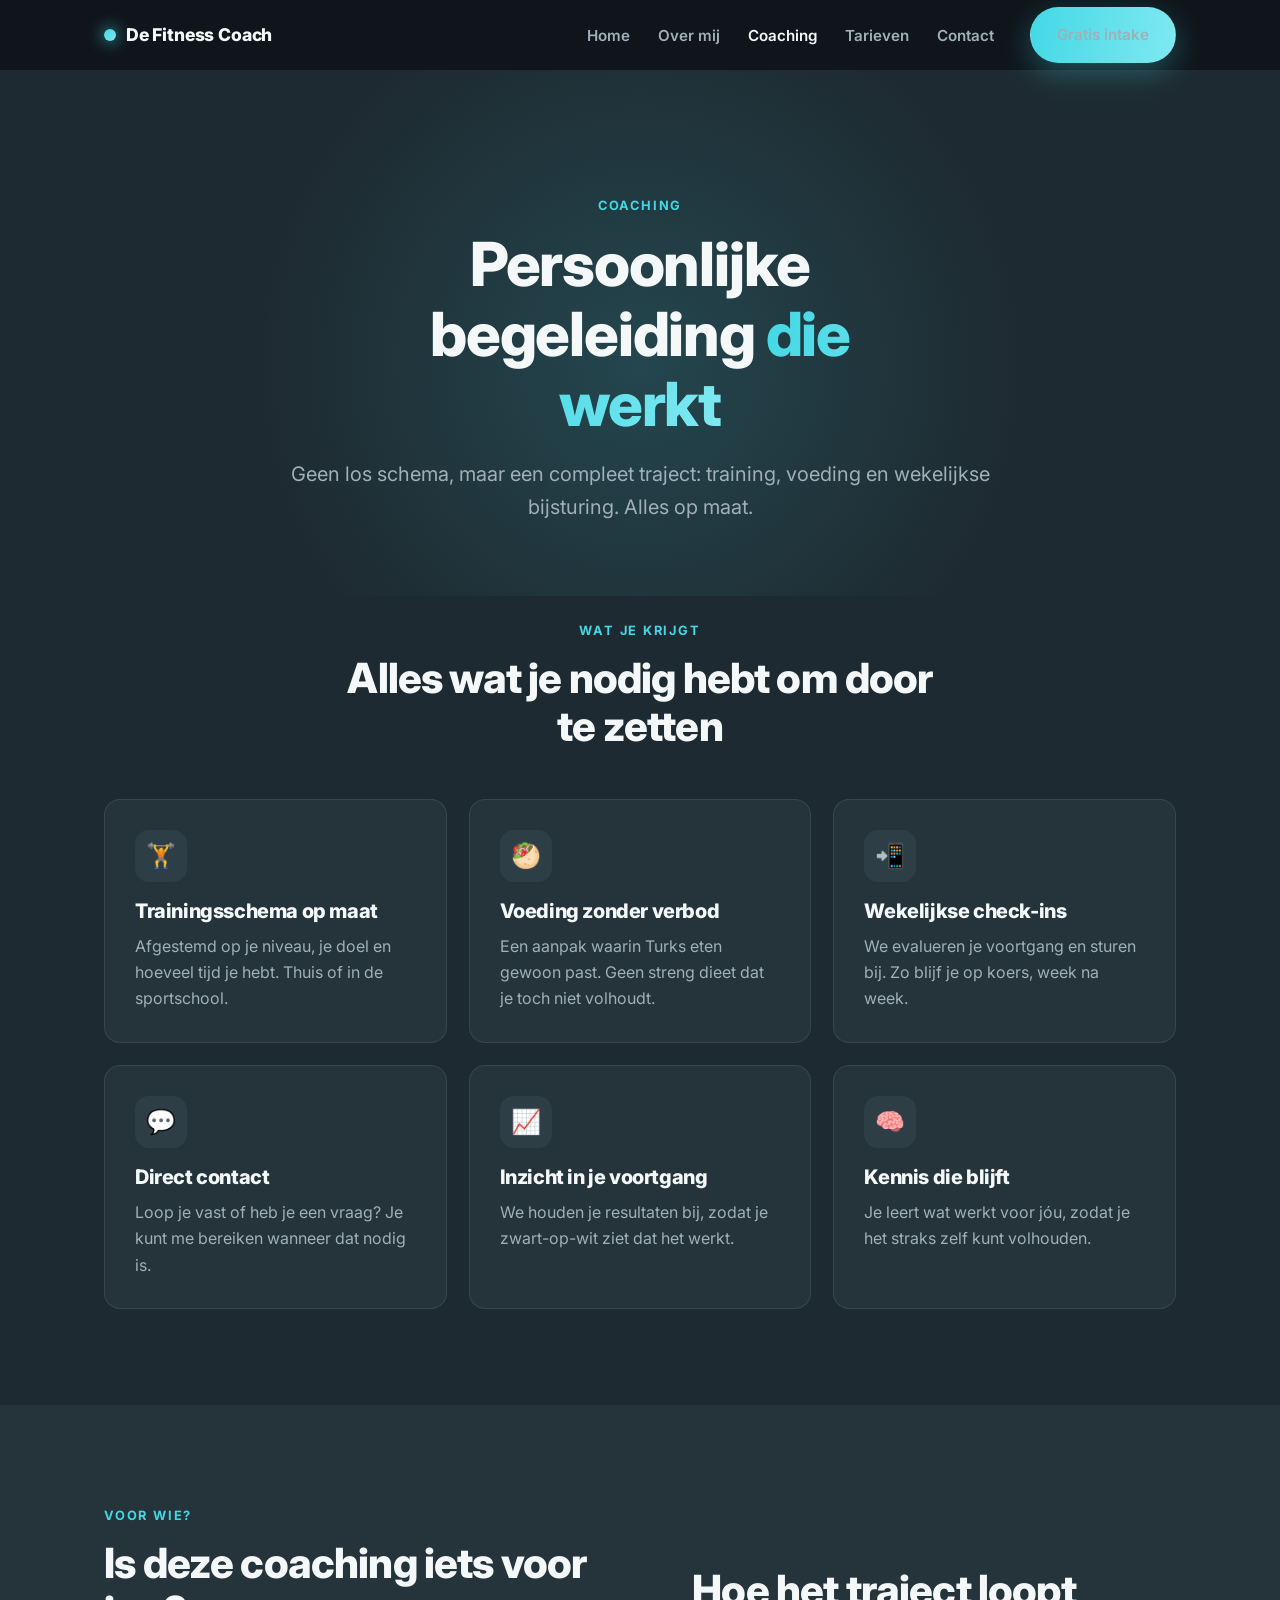
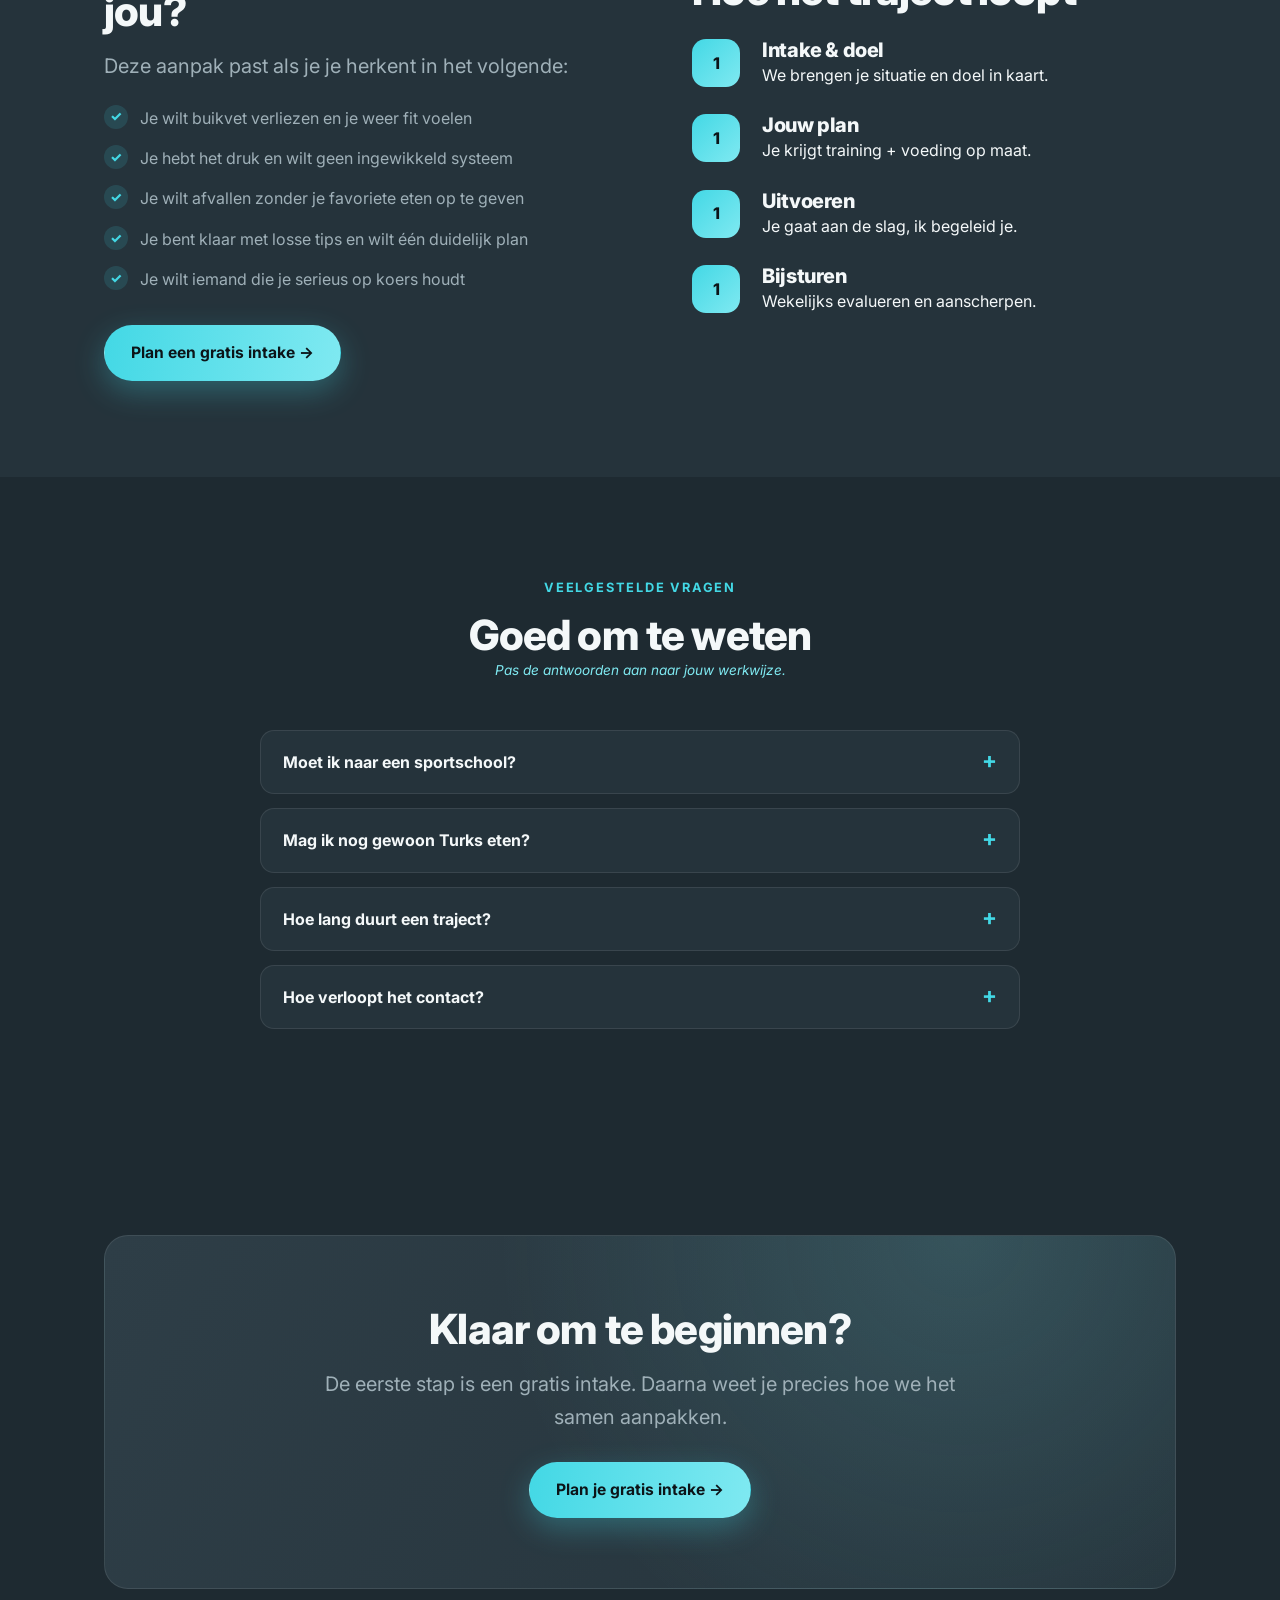
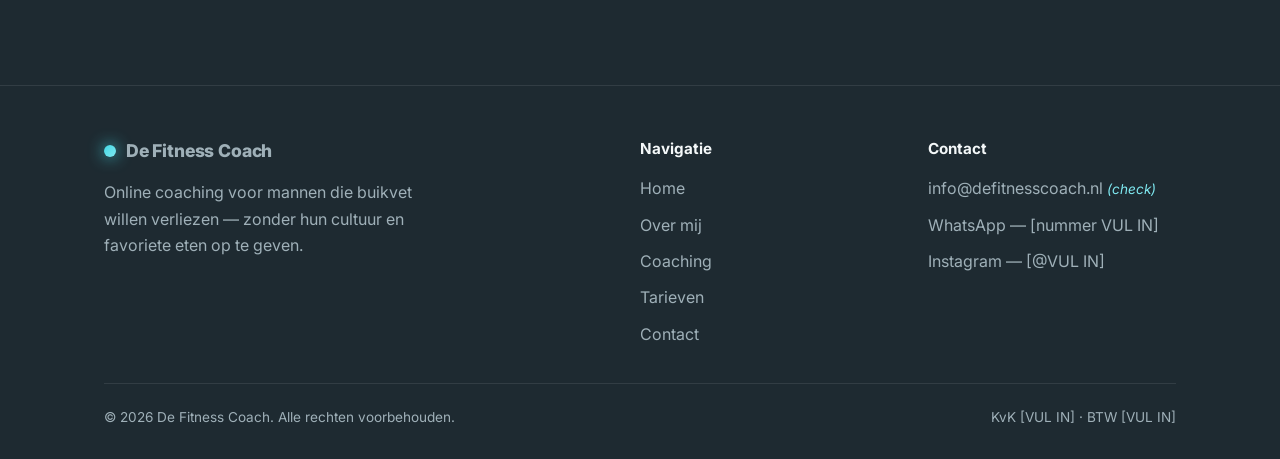
==== coaching.html @ 3013bf43 "feat: eerste versie meerpagina-website De Fitnesscoach Statische site (HTML/CSS/JS) met Home, Over m" ====
<!DOCTYPE html>
<html lang="nl">
<head>
  <meta charset="UTF-8" />
  <meta name="viewport" content="width=device-width, initial-scale=1.0" />
  <title>Coaching — De Fitness Coach</title>
  <meta name="description" content="Persoonlijke online coaching: training, voeding en begeleiding op maat. Zo werkt het." />
  <link rel="preconnect" href="https://fonts.googleapis.com" />
  <link rel="preconnect" href="https://fonts.gstatic.com" crossorigin />
  <link href="https://fonts.googleapis.com/css2?family=Inter:wght@400;500;600;700;800&display=swap" rel="stylesheet" />
  <link rel="stylesheet" href="assets/style.css" />
</head>
<body>

  <header class="site-header">
    <div class="container nav">
      <a class="brand" href="index.html"><span class="dot"></span> De Fitness Coach</a>
      <ul class="nav-links">
        <li><a href="index.html">Home</a></li>
        <li><a href="over-mij.html">Over mij</a></li>
        <li><a href="coaching.html">Coaching</a></li>
        <li><a href="tarieven.html">Tarieven</a></li>
        <li><a href="contact.html">Contact</a></li>
        <li class="nav-cta"><a class="btn btn-primary" href="contact.html">Gratis intake</a></li>
      </ul>
      <button class="nav-toggle" aria-label="Menu openen">☰</button>
    </div>
  </header>

  <section class="hero" style="padding-bottom: 40px;">
    <div class="container">
      <span class="eyebrow">Coaching</span>
      <h1>Persoonlijke begeleiding <span class="gradient-text">die werkt</span></h1>
      <p class="lead">Geen los schema, maar een compleet traject: training, voeding en wekelijkse bijsturing. Alles op maat.</p>
    </div>
  </section>

  <!-- WAT JE KRIJGT -->
  <section style="padding-top: 20px;">
    <div class="container">
      <div class="section-head">
        <span class="eyebrow">Wat je krijgt</span>
        <h2>Alles wat je nodig hebt om door te zetten</h2>
      </div>
      <div class="grid grid-3">
        <div class="card">
          <div class="icon">🏋️</div>
          <h3>Trainingsschema op maat</h3>
          <p>Afgestemd op je niveau, je doel en hoeveel tijd je hebt. Thuis of in de sportschool.</p>
        </div>
        <div class="card">
          <div class="icon">🥙</div>
          <h3>Voeding zonder verbod</h3>
          <p>Een aanpak waarin Turks eten gewoon past. Geen streng dieet dat je toch niet volhoudt.</p>
        </div>
        <div class="card">
          <div class="icon">📲</div>
          <h3>Wekelijkse check-ins</h3>
          <p>We evalueren je voortgang en sturen bij. Zo blijf je op koers, week na week.</p>
        </div>
        <div class="card">
          <div class="icon">💬</div>
          <h3>Direct contact</h3>
          <p>Loop je vast of heb je een vraag? Je kunt me bereiken wanneer dat nodig is.</p>
        </div>
        <div class="card">
          <div class="icon">📈</div>
          <h3>Inzicht in je voortgang</h3>
          <p>We houden je resultaten bij, zodat je zwart-op-wit ziet dat het werkt.</p>
        </div>
        <div class="card">
          <div class="icon">🧠</div>
          <h3>Kennis die blijft</h3>
          <p>Je leert wat werkt voor jóu, zodat je het straks zelf kunt volhouden.</p>
        </div>
      </div>
    </div>
  </section>

  <!-- VOOR WIE -->
  <section style="background: var(--surface);">
    <div class="container">
      <div class="split">
        <div>
          <span class="eyebrow">Voor wie?</span>
          <h2>Is deze coaching iets voor jou?</h2>
          <p class="lead" style="margin-top:14px;">Deze aanpak past als je je herkent in het volgende:</p>
          <ul class="checklist">
            <li>Je wilt buikvet verliezen en je weer fit voelen</li>
            <li>Je hebt het druk en wilt geen ingewikkeld systeem</li>
            <li>Je wilt afvallen zonder je favoriete eten op te geven</li>
            <li>Je bent klaar met losse tips en wilt één duidelijk plan</li>
            <li>Je wilt iemand die je serieus op koers houdt</li>
          </ul>
          <a class="btn btn-primary mt-32" href="contact.html">Plan een gratis intake →</a>
        </div>
        <div>
          <h2>Hoe het traject loopt</h2>
          <div class="grid" style="gap:26px; margin-top:24px;">
            <div class="step"><h3>Intake &amp; doel</h3><p>We brengen je situatie en doel in kaart.</p></div>
            <div class="step"><h3>Jouw plan</h3><p>Je krijgt training + voeding op maat.</p></div>
            <div class="step"><h3>Uitvoeren</h3><p>Je gaat aan de slag, ik begeleid je.</p></div>
            <div class="step"><h3>Bijsturen</h3><p>Wekelijks evalueren en aanscherpen.</p></div>
          </div>
        </div>
      </div>
    </div>
  </section>

  <!-- FAQ -->
  <section>
    <div class="container">
      <div class="section-head">
        <span class="eyebrow">Veelgestelde vragen</span>
        <h2>Goed om te weten</h2>
        <p class="placeholder-note">Pas de antwoorden aan naar jouw werkwijze.</p>
      </div>
      <div class="faq" style="max-width: 760px; margin: 0 auto;">
        <details>
          <summary>Moet ik naar een sportschool?</summary>
          <p>Niet per se. Je schema wordt afgestemd op wat jij hebt — thuis met weinig materiaal of in de sportschool.</p>
        </details>
        <details>
          <summary>Mag ik nog gewoon Turks eten?</summary>
          <p>Zeker. De voeding wordt zo opgebouwd dat het eten waar je van houdt erin past. Daar draait mijn aanpak juist om.</p>
        </details>
        <details>
          <summary>Hoe lang duurt een traject?</summary>
          <p>[VUL IN — bijv. minimaal 3 maanden, omdat blijvend resultaat tijd kost.]</p>
        </details>
        <details>
          <summary>Hoe verloopt het contact?</summary>
          <p>[VUL IN — bijv. via WhatsApp en wekelijkse check-ins. Beschrijf hier je werkwijze.]</p>
        </details>
      </div>
    </div>
  </section>

  <!-- CTA -->
  <section>
    <div class="container">
      <div class="cta-band">
        <h2>Klaar om te beginnen?</h2>
        <p class="lead">De eerste stap is een gratis intake. Daarna weet je precies hoe we het samen aanpakken.</p>
        <a class="btn btn-primary" href="contact.html">Plan je gratis intake →</a>
      </div>
    </div>
  </section>

  <footer class="site-footer">
    <div class="container">
      <div class="footer-grid">
        <div>
          <a class="brand" href="index.html"><span class="dot"></span> De Fitness Coach</a>
          <p style="margin-top:14px; max-width:34ch;">
            Online coaching voor mannen die buikvet willen verliezen — zonder hun cultuur en favoriete eten op te geven.
          </p>
        </div>
        <div>
          <h4>Navigatie</h4>
          <ul>
            <li><a href="index.html">Home</a></li>
            <li><a href="over-mij.html">Over mij</a></li>
            <li><a href="coaching.html">Coaching</a></li>
            <li><a href="tarieven.html">Tarieven</a></li>
            <li><a href="contact.html">Contact</a></li>
          </ul>
        </div>
        <div>
          <h4>Contact</h4>
          <ul>
            <li><a href="mailto:info@defitnesscoach.nl">info@defitnesscoach.nl</a> <span class="placeholder-note">(check)</span></li>
            <li><a href="#">WhatsApp — [nummer VUL IN]</a></li>
            <li><a href="#">Instagram — [@VUL IN]</a></li>
          </ul>
        </div>
      </div>
      <div class="footer-bottom">
        <span>© <span id="year"></span> De Fitness Coach. Alle rechten voorbehouden.</span>
        <span>KvK [VUL IN] · BTW [VUL IN]</span>
      </div>
    </div>
  </footer>

  <script src="assets/script.js"></script>
</body>
</html>
---- assets/style.css ----
/* =========================================================
   DE FITNESS COACH — stylesheet
   ---------------------------------------------------------
   BRANDKLEUREN staan hieronder in :root.
   Wil je de echte huisstijl? Pas alleen deze hex-codes aan,
   de hele site neemt ze automatisch over.
   ========================================================= */

:root {
  /* --- Brandkleuren De Fitness Coach (officiële huisstijl) --- */
  --brand:      #43d8e5;   /* hoofd-accent (cyaan) — ook in MailBlue & ad-creatives */
  --brand-2:    #7fe9f1;   /* lichtere cyaan voor verlopen/gloed */
  --brand-ink:  #0c1418;   /* donkere tekst op een cyaan knop (goed contrast) */

  /* --- Basis --- */
  --bg:         #1e2a31;   /* donkere basis/achtergrond */
  --surface:    #25333b;   /* iets lichter vlak */
  --surface-2:  #2e3e47;   /* nog iets lichter (kaarten/hover) */
  --text:       #f4f8f9;   /* wit-tint voor tekst op donker */
  --muted:      #9fb0b8;   /* gedempt grijsblauw voor bijtekst */
  --border:     rgba(255, 255, 255, 0.09);

  --radius:     16px;
  --maxw:       1120px;
  --shadow:     0 20px 60px rgba(0, 0, 0, 0.45);

  --font: "Inter", system-ui, -apple-system, "Segoe UI", Roboto, Helvetica, Arial, sans-serif;
}

* { box-sizing: border-box; margin: 0; padding: 0; }

html { scroll-behavior: smooth; }

body {
  font-family: var(--font);
  background: var(--bg);
  color: var(--text);
  line-height: 1.65;
  -webkit-font-smoothing: antialiased;
  overflow-x: hidden;
}

img { max-width: 100%; display: block; }

a { color: inherit; text-decoration: none; }

.container {
  width: 100%;
  max-width: var(--maxw);
  margin: 0 auto;
  padding: 0 24px;
}

/* ---------- Typografie ---------- */
h1, h2, h3 { line-height: 1.15; font-weight: 800; letter-spacing: -0.02em; }
h1 { font-size: clamp(2.2rem, 5.5vw, 3.8rem); }
h2 { font-size: clamp(1.7rem, 4vw, 2.6rem); }
h3 { font-size: 1.25rem; }
.lead { font-size: clamp(1.05rem, 2vw, 1.25rem); color: var(--muted); }
.eyebrow {
  display: inline-block;
  font-size: 0.8rem;
  font-weight: 700;
  letter-spacing: 0.14em;
  text-transform: uppercase;
  color: var(--brand);
  margin-bottom: 14px;
}
.gradient-text {
  background: linear-gradient(100deg, var(--brand), var(--brand-2));
  -webkit-background-clip: text;
  background-clip: text;
  color: transparent;
}

/* ---------- Buttons ---------- */
.btn {
  display: inline-flex;
  align-items: center;
  gap: 8px;
  padding: 14px 26px;
  border-radius: 999px;
  font-weight: 700;
  font-size: 0.98rem;
  cursor: pointer;
  border: 1px solid transparent;
  transition: transform 0.15s ease, box-shadow 0.2s ease, background 0.2s ease;
}
.btn:hover { transform: translateY(-2px); }
.btn-primary {
  background: linear-gradient(100deg, var(--brand), var(--brand-2));
  color: var(--brand-ink);
  box-shadow: 0 10px 30px rgba(67, 216, 229, 0.30);
}
.btn-ghost {
  background: transparent;
  color: var(--text);
  border-color: var(--border);
}
.btn-ghost:hover { background: var(--surface-2); }

/* ---------- Header / nav ---------- */
.site-header {
  position: sticky;
  top: 0;
  z-index: 50;
  backdrop-filter: blur(12px);
  background: rgba(12, 15, 20, 0.72);
  border-bottom: 1px solid var(--border);
}
.nav {
  display: flex;
  align-items: center;
  justify-content: space-between;
  height: 70px;
}
.brand {
  display: flex;
  align-items: center;
  gap: 10px;
  font-weight: 800;
  font-size: 1.1rem;
  letter-spacing: -0.01em;
}
.brand .dot {
  width: 12px; height: 12px; border-radius: 50%;
  background: linear-gradient(135deg, var(--brand), var(--brand-2));
  box-shadow: 0 0 16px var(--brand);
}
.nav-links {
  display: flex;
  align-items: center;
  gap: 28px;
  list-style: none;
}
.nav-links a {
  font-size: 0.95rem;
  color: var(--muted);
  font-weight: 600;
  transition: color 0.15s ease;
}
.nav-links a:hover, .nav-links a.active { color: var(--text); }
.nav-cta { margin-left: 8px; }
.nav-toggle {
  display: none;
  background: none;
  border: 1px solid var(--border);
  border-radius: 10px;
  width: 44px; height: 44px;
  cursor: pointer;
  color: var(--text);
  font-size: 1.4rem;
}

/* ---------- Hero ---------- */
.hero {
  position: relative;
  padding: clamp(60px, 10vw, 120px) 0 clamp(50px, 8vw, 90px);
  text-align: center;
  overflow: hidden;
}
.hero::before {
  content: "";
  position: absolute;
  top: -30%; left: 50%;
  transform: translateX(-50%);
  width: 900px; height: 900px;
  background: radial-gradient(circle, rgba(67, 216, 229, 0.16), transparent 60%);
  z-index: -1;
}
.hero h1 { max-width: 14ch; margin: 0 auto 18px; }
.hero .lead { max-width: 56ch; margin: 0 auto 32px; }
.hero-actions { display: flex; gap: 14px; justify-content: center; flex-wrap: wrap; }
.hero-trust {
  margin-top: 34px;
  color: var(--muted);
  font-size: 0.9rem;
  display: flex;
  gap: 24px;
  justify-content: center;
  flex-wrap: wrap;
}
.hero-trust b { color: var(--text); }

/* ---------- Sections ---------- */
section { padding: clamp(56px, 9vw, 96px) 0; }
.section-head { text-align: center; max-width: 60ch; margin: 0 auto 48px; }
.section-head .lead { margin-top: 12px; }

/* ---------- Cards / grid ---------- */
.grid { display: grid; gap: 22px; }
.grid-3 { grid-template-columns: repeat(3, 1fr); }
.grid-2 { grid-template-columns: repeat(2, 1fr); }
.card {
  background: var(--surface);
  border: 1px solid var(--border);
  border-radius: var(--radius);
  padding: 30px;
  transition: transform 0.18s ease, border-color 0.18s ease;
}
.card:hover { transform: translateY(-4px); border-color: rgba(67, 216, 229, 0.45); }
.card .icon {
  width: 52px; height: 52px;
  display: grid; place-items: center;
  border-radius: 14px;
  background: var(--surface-2);
  font-size: 1.5rem;
  margin-bottom: 18px;
}
.card h3 { margin-bottom: 10px; }
.card p { color: var(--muted); }

/* ---------- Split (about) ---------- */
.split {
  display: grid;
  grid-template-columns: 1.1fr 1fr;
  gap: 56px;
  align-items: center;
}
.split img { border-radius: var(--radius); border: 1px solid var(--border); }
.split .photo-placeholder {
  aspect-ratio: 4 / 5;
  border-radius: var(--radius);
  border: 1px dashed var(--border);
  background:
    radial-gradient(circle at 30% 20%, rgba(67,216,229,.16), transparent 50%),
    var(--surface);
  display: grid;
  place-items: center;
  color: var(--muted);
  text-align: center;
  padding: 20px;
}
.checklist { list-style: none; margin-top: 22px; display: grid; gap: 14px; }
.checklist li { display: flex; gap: 12px; align-items: flex-start; color: var(--muted); }
.checklist li::before {
  content: "✓";
  color: var(--brand);
  font-weight: 800;
  background: rgba(67, 216, 229, 0.14);
  border-radius: 50%;
  width: 24px; height: 24px;
  display: grid; place-items: center;
  flex: 0 0 24px;
  font-size: 0.85rem;
}

/* ---------- Steps ---------- */
.steps { counter-reset: step; }
.step { position: relative; padding-left: 70px; }
.step::before {
  counter-increment: step;
  content: counter(step);
  position: absolute; left: 0; top: 0;
  width: 48px; height: 48px;
  display: grid; place-items: center;
  border-radius: 14px;
  font-weight: 800;
  background: linear-gradient(135deg, var(--brand), var(--brand-2));
  color: var(--brand-ink);
}

/* ---------- Pricing ---------- */
.price-card { text-align: center; position: relative; }
.price-card.featured {
  border-color: var(--brand);
  box-shadow: 0 0 0 1px var(--brand), var(--shadow);
}
.price-badge {
  position: absolute; top: -13px; left: 50%; transform: translateX(-50%);
  background: linear-gradient(100deg, var(--brand), var(--brand-2));
  color: var(--brand-ink);
  font-size: 0.75rem; font-weight: 800;
  padding: 5px 14px; border-radius: 999px;
  text-transform: uppercase; letter-spacing: 0.08em;
}
.price { font-size: 2.6rem; font-weight: 800; margin: 8px 0; }
.price small { font-size: 1rem; color: var(--muted); font-weight: 600; }
.price-card ul { list-style: none; margin: 22px 0; display: grid; gap: 12px; text-align: left; }
.price-card ul li { color: var(--muted); display: flex; gap: 10px; }
.price-card ul li::before { content: "✓"; color: var(--brand); font-weight: 800; }

/* ---------- Testimonials ---------- */
.quote { font-size: 1.05rem; }
.quote::before { content: "“"; color: var(--brand); font-size: 2.4rem; line-height: 0; vertical-align: -0.4em; margin-right: 6px; }
.quote-author { margin-top: 18px; font-weight: 700; }
.quote-author span { display: block; color: var(--muted); font-weight: 500; font-size: 0.9rem; }

/* ---------- CTA band ---------- */
.cta-band {
  background:
    radial-gradient(circle at 80% 0%, rgba(127, 233, 241, 0.16), transparent 50%),
    linear-gradient(120deg, var(--surface-2), var(--surface));
  border: 1px solid var(--border);
  border-radius: 24px;
  padding: clamp(40px, 7vw, 70px);
  text-align: center;
}
.cta-band h2 { max-width: 18ch; margin: 0 auto 14px; }
.cta-band .lead { max-width: 50ch; margin: 0 auto 28px; }

/* ---------- FAQ ---------- */
.faq details {
  border: 1px solid var(--border);
  border-radius: 14px;
  padding: 18px 22px;
  background: var(--surface);
  margin-bottom: 14px;
  cursor: pointer;
}
.faq summary {
  font-weight: 700;
  list-style: none;
  display: flex; justify-content: space-between; gap: 16px;
}
.faq summary::-webkit-details-marker { display: none; }
.faq summary::after { content: "+"; color: var(--brand); font-size: 1.4rem; line-height: 1; }
.faq details[open] summary::after { content: "–"; }
.faq details p { color: var(--muted); margin-top: 12px; }

/* ---------- Contact ---------- */
.contact-grid { display: grid; grid-template-columns: 1fr 1fr; gap: 40px; }
.field { margin-bottom: 18px; }
.field label { display: block; font-weight: 600; font-size: 0.9rem; margin-bottom: 8px; }
.field input, .field textarea, .field select {
  width: 100%;
  background: var(--surface);
  border: 1px solid var(--border);
  border-radius: 12px;
  padding: 13px 16px;
  color: var(--text);
  font-family: inherit;
  font-size: 1rem;
}
.field input:focus, .field textarea:focus, .field select:focus {
  outline: none; border-color: var(--brand);
}
.contact-info { display: grid; gap: 18px; }
.contact-info a { color: var(--brand); }
.info-row { display: flex; gap: 14px; align-items: flex-start; }
.info-row .ic { font-size: 1.3rem; }

/* ---------- Footer ---------- */
.site-footer {
  border-top: 1px solid var(--border);
  padding: 50px 0 30px;
  color: var(--muted);
}
.footer-grid {
  display: grid;
  grid-template-columns: 2fr 1fr 1fr;
  gap: 40px;
  margin-bottom: 36px;
}
.footer-grid h4 { color: var(--text); margin-bottom: 14px; font-size: 0.95rem; }
.footer-grid ul { list-style: none; display: grid; gap: 10px; }
.footer-grid a:hover { color: var(--text); }
.footer-bottom {
  border-top: 1px solid var(--border);
  padding-top: 22px;
  display: flex; justify-content: space-between; gap: 16px; flex-wrap: wrap;
  font-size: 0.85rem;
}

/* ---------- Helpers ---------- */
.text-center { text-align: center; }
.mt-32 { margin-top: 32px; }
.placeholder-note {
  color: var(--brand-2);
  font-size: 0.85rem;
  font-style: italic;
}

/* ---------- Responsive ---------- */
@media (max-width: 860px) {
  .grid-3 { grid-template-columns: 1fr; }
  .grid-2 { grid-template-columns: 1fr; }
  .split { grid-template-columns: 1fr; gap: 32px; }
  .contact-grid { grid-template-columns: 1fr; }
  .footer-grid { grid-template-columns: 1fr; gap: 28px; }

  .nav-toggle { display: block; }
  .nav-links {
    position: fixed;
    inset: 70px 0 auto 0;
    flex-direction: column;
    align-items: stretch;
    gap: 0;
    background: var(--surface);
    border-bottom: 1px solid var(--border);
    padding: 8px 24px 20px;
    transform: translateY(-120%);
    transition: transform 0.25s ease;
  }
  .nav-links.open { transform: translateY(0); }
  .nav-links li { border-bottom: 1px solid var(--border); }
  .nav-links li:last-child { border-bottom: none; padding-top: 12px; }
  .nav-links a { display: block; padding: 14px 0; }
  .nav-cta { margin-left: 0; }
}
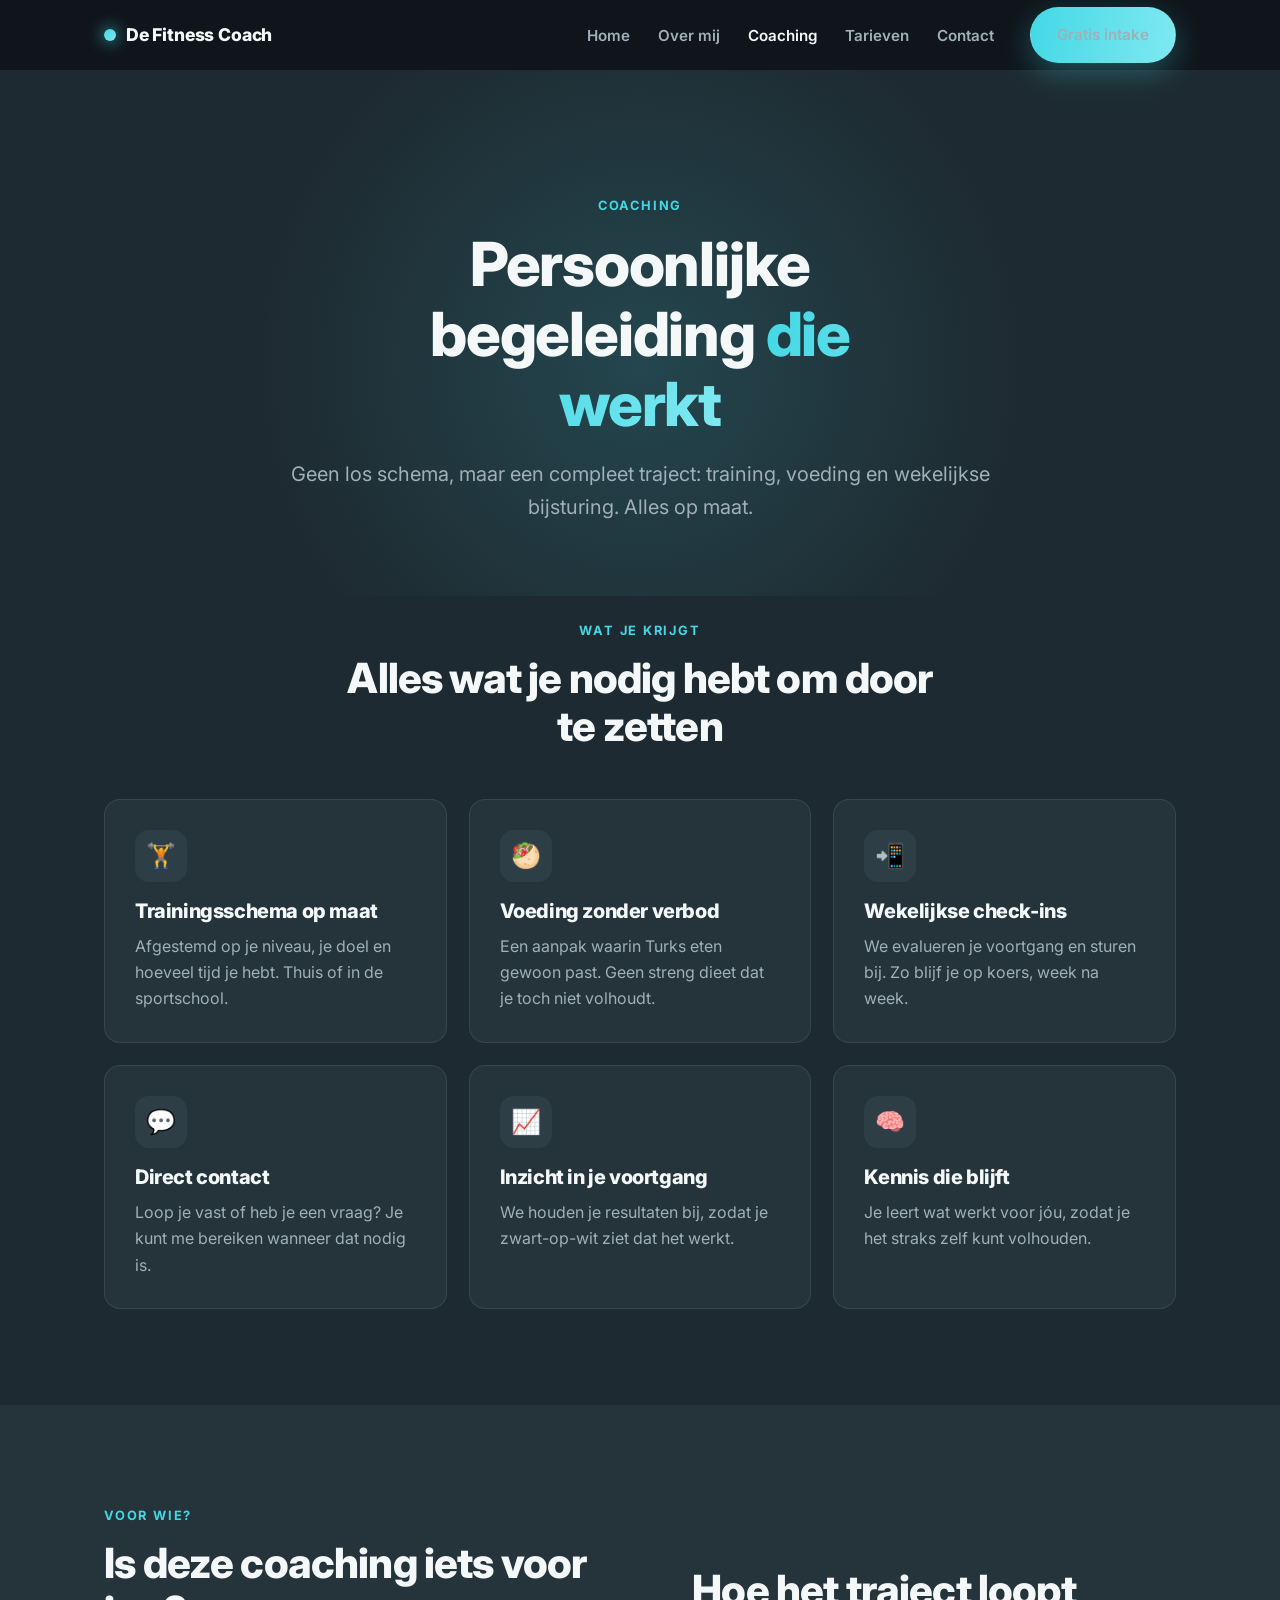
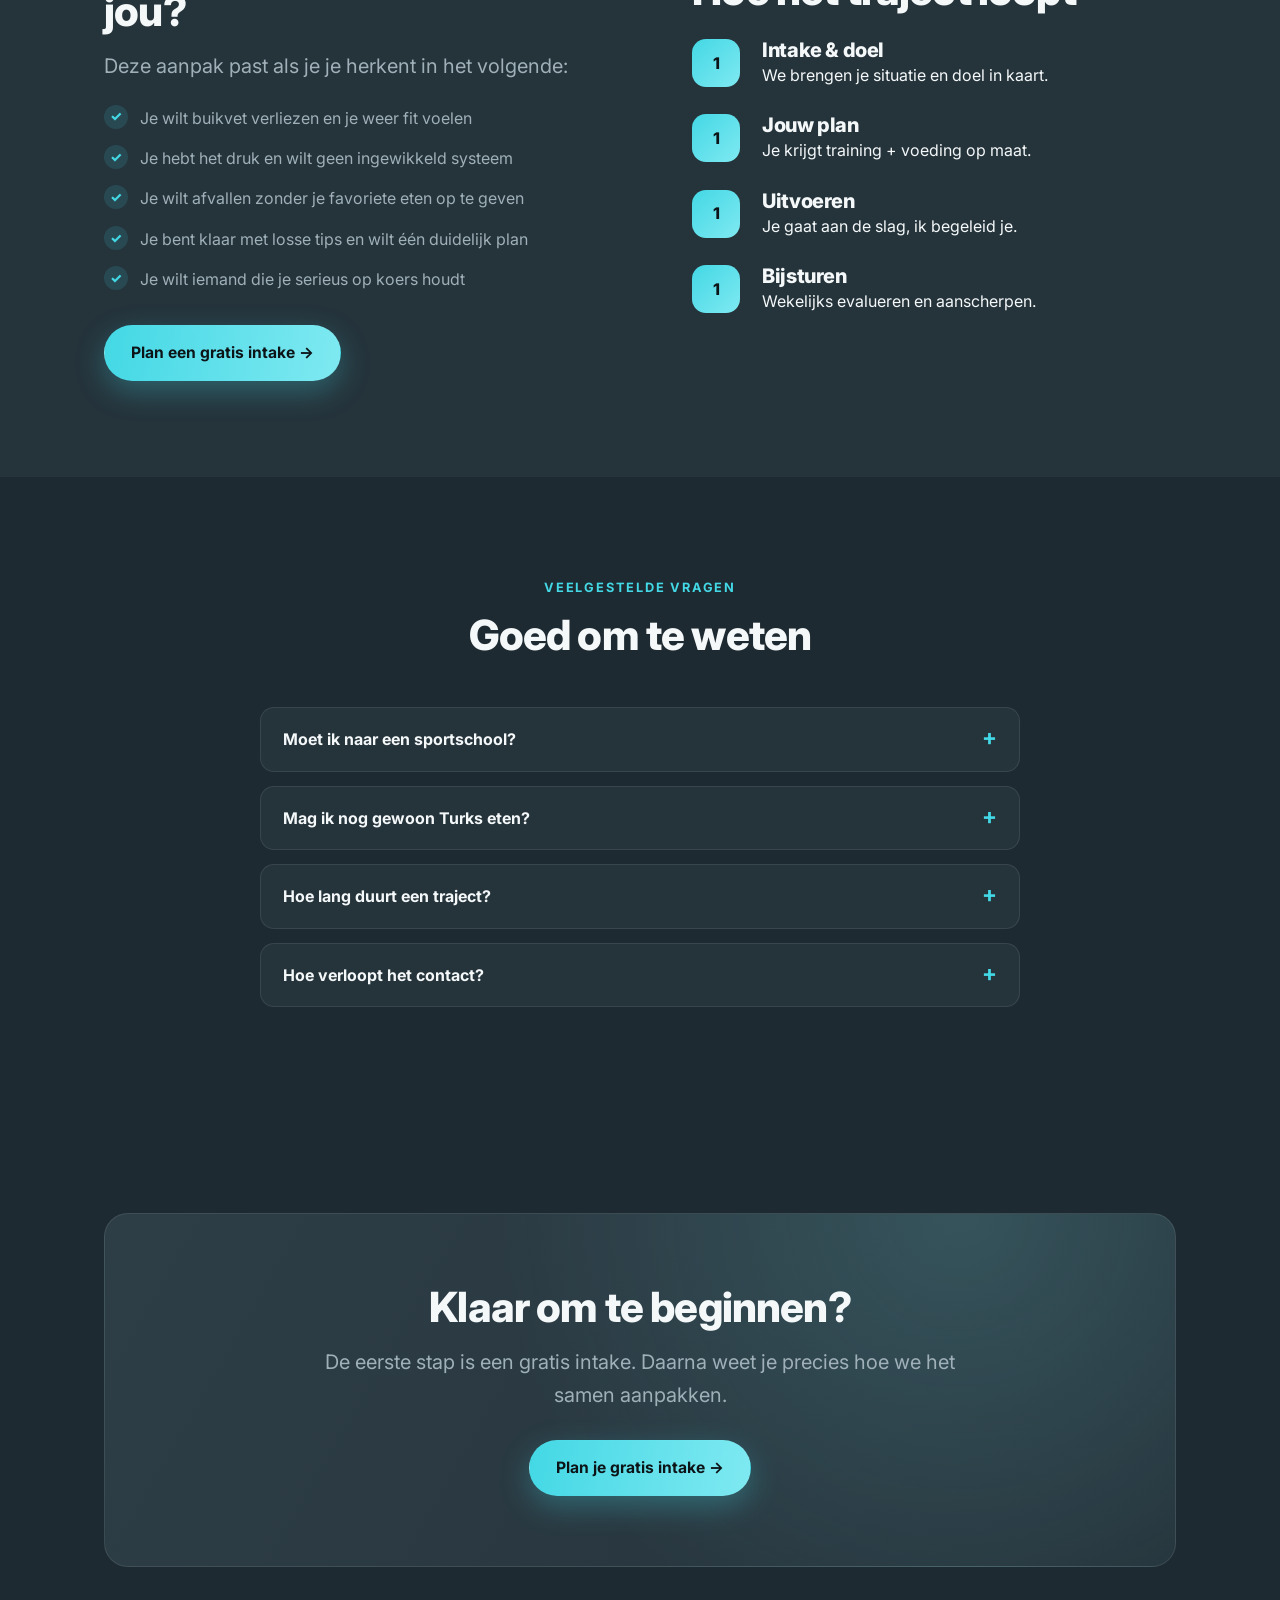
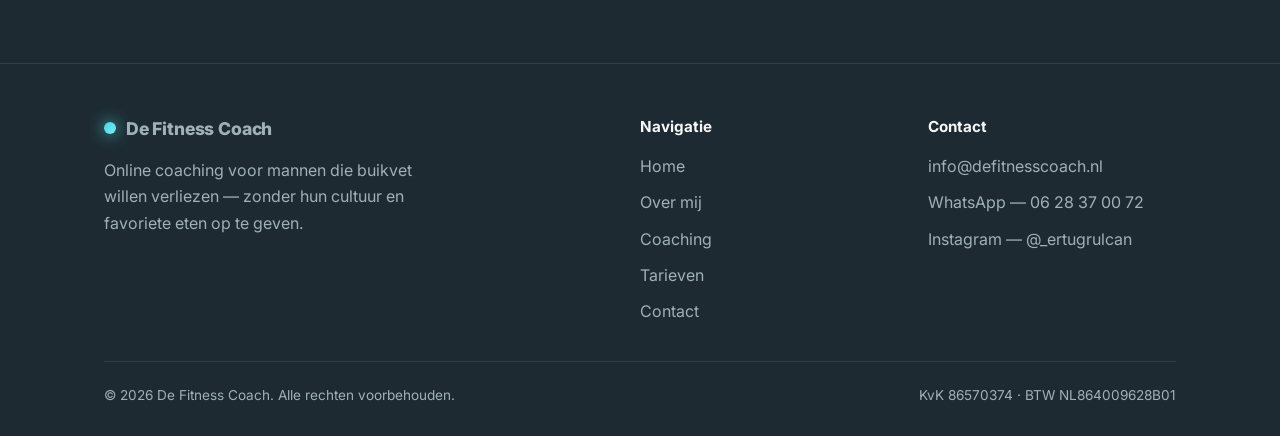
==== commit f585d664: "feat: bedrijfsgegevens, verhaal en werkend contactformulier invullen Ingevuld vanaf info.defitnessco" ====
--- a/coaching.html
+++ b/coaching.html
@@ -113,7 +113,6 @@
       <div class="section-head">
         <span class="eyebrow">Veelgestelde vragen</span>
         <h2>Goed om te weten</h2>
-        <p class="placeholder-note">Pas de antwoorden aan naar jouw werkwijze.</p>
       </div>
       <div class="faq" style="max-width: 760px; margin: 0 auto;">
         <details>
@@ -126,11 +125,11 @@
         </details>
         <details>
           <summary>Hoe lang duurt een traject?</summary>
-          <p>[VUL IN — bijv. minimaal 3 maanden, omdat blijvend resultaat tijd kost.]</p>
+          <p>Blijvend resultaat kost tijd. Daarom werk ik aan een traject van minimaal 3 maanden, zodat je niet alleen afvalt maar het ook volhoudt. We trainen minimaal 3 keer per week.</p>
         </details>
         <details>
           <summary>Hoe verloopt het contact?</summary>
-          <p>[VUL IN — bijv. via WhatsApp en wekelijkse check-ins. Beschrijf hier je werkwijze.]</p>
+          <p>Je krijgt 1-op-1 begeleiding met 100% persoonlijke aandacht. We houden contact via WhatsApp en doen wekelijkse check-ins, zodat ik je plan op tijd kan bijsturen en je scherp blijft.</p>
         </details>
       </div>
     </div>
@@ -169,15 +168,15 @@
         <div>
           <h4>Contact</h4>
           <ul>
-            <li><a href="mailto:info@defitnesscoach.nl">info@defitnesscoach.nl</a> <span class="placeholder-note">(check)</span></li>
-            <li><a href="#">WhatsApp — [nummer VUL IN]</a></li>
-            <li><a href="#">Instagram — [@VUL IN]</a></li>
+            <li><a href="mailto:info@defitnesscoach.nl">info@defitnesscoach.nl</a></li>
+            <li><a href="https://wa.me/31628370072">WhatsApp — 06 28 37 00 72</a></li>
+            <li><a href="https://instagram.com/_ertugrulcan" target="_blank" rel="noopener">Instagram — @_ertugrulcan</a></li>
           </ul>
         </div>
       </div>
       <div class="footer-bottom">
         <span>© <span id="year"></span> De Fitness Coach. Alle rechten voorbehouden.</span>
-        <span>KvK [VUL IN] · BTW [VUL IN]</span>
+        <span>KvK 86570374 · BTW NL864009628B01</span>
       </div>
     </div>
   </footer>
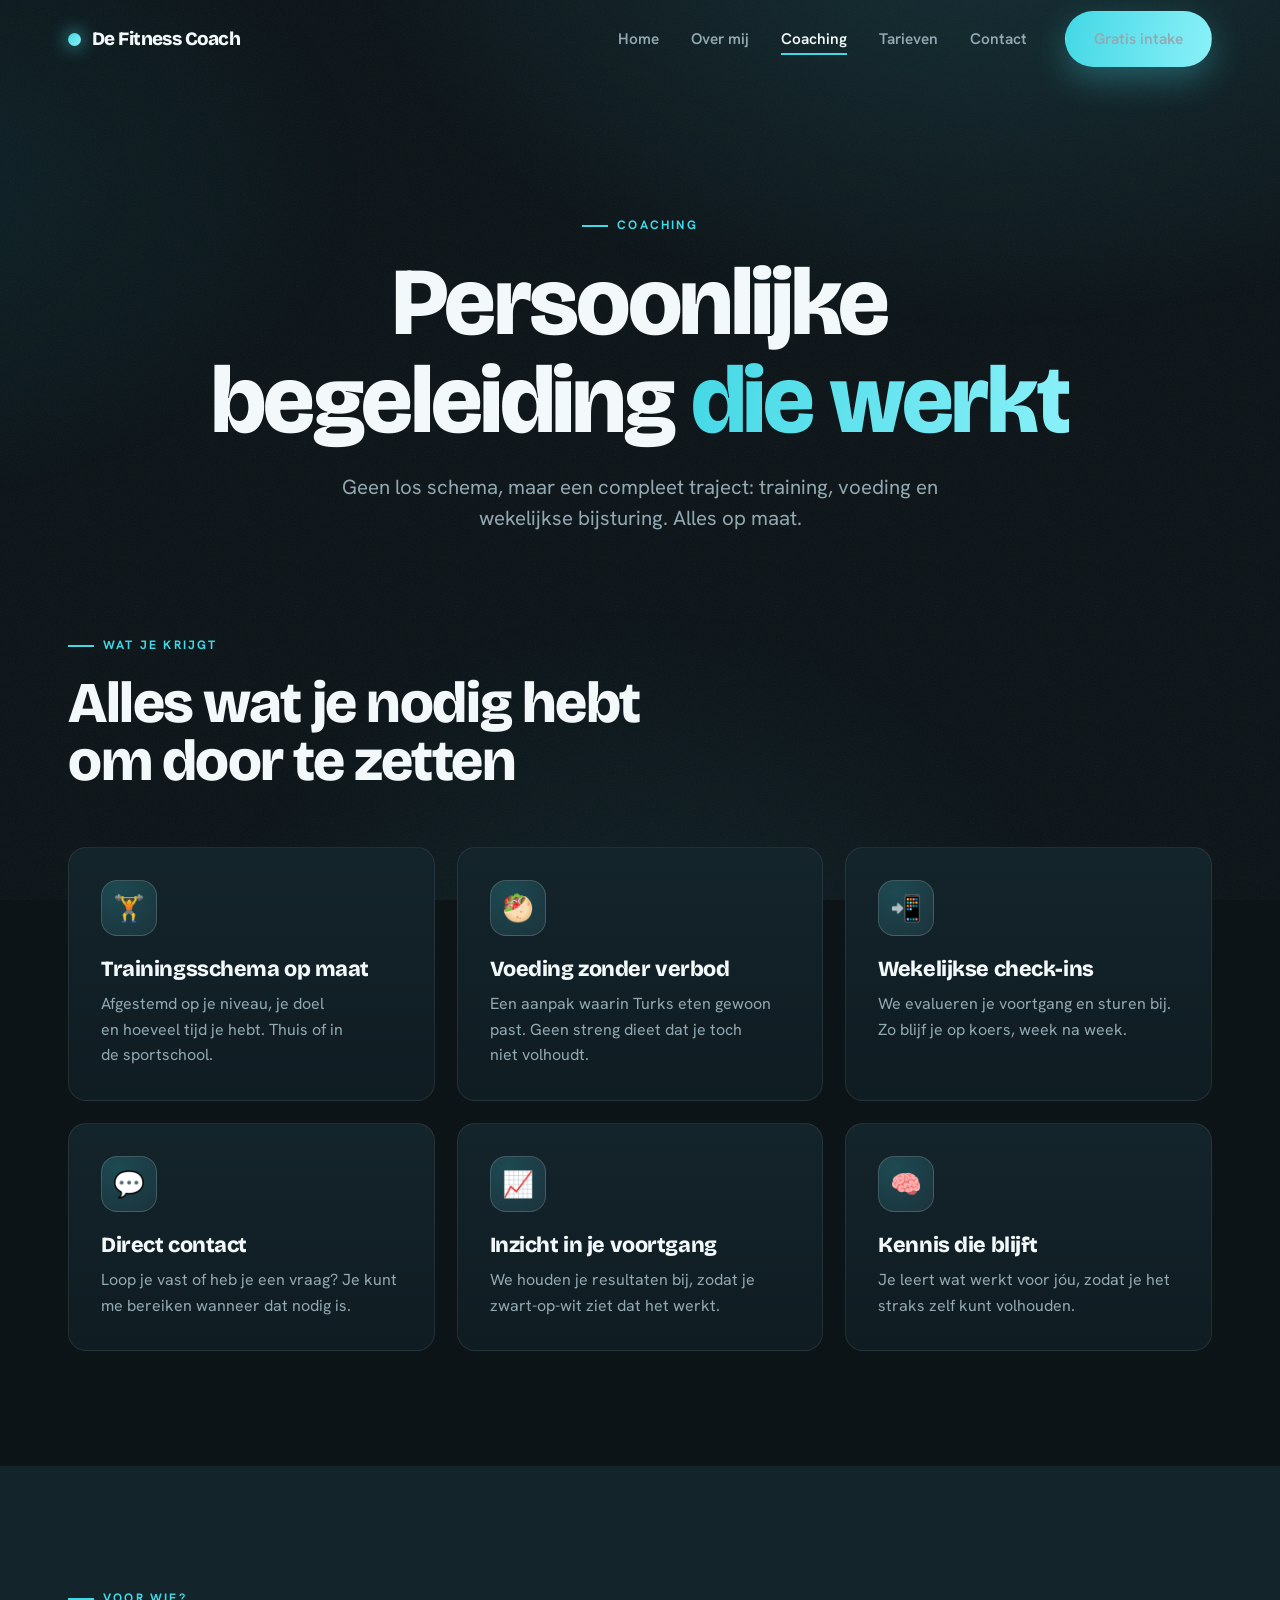
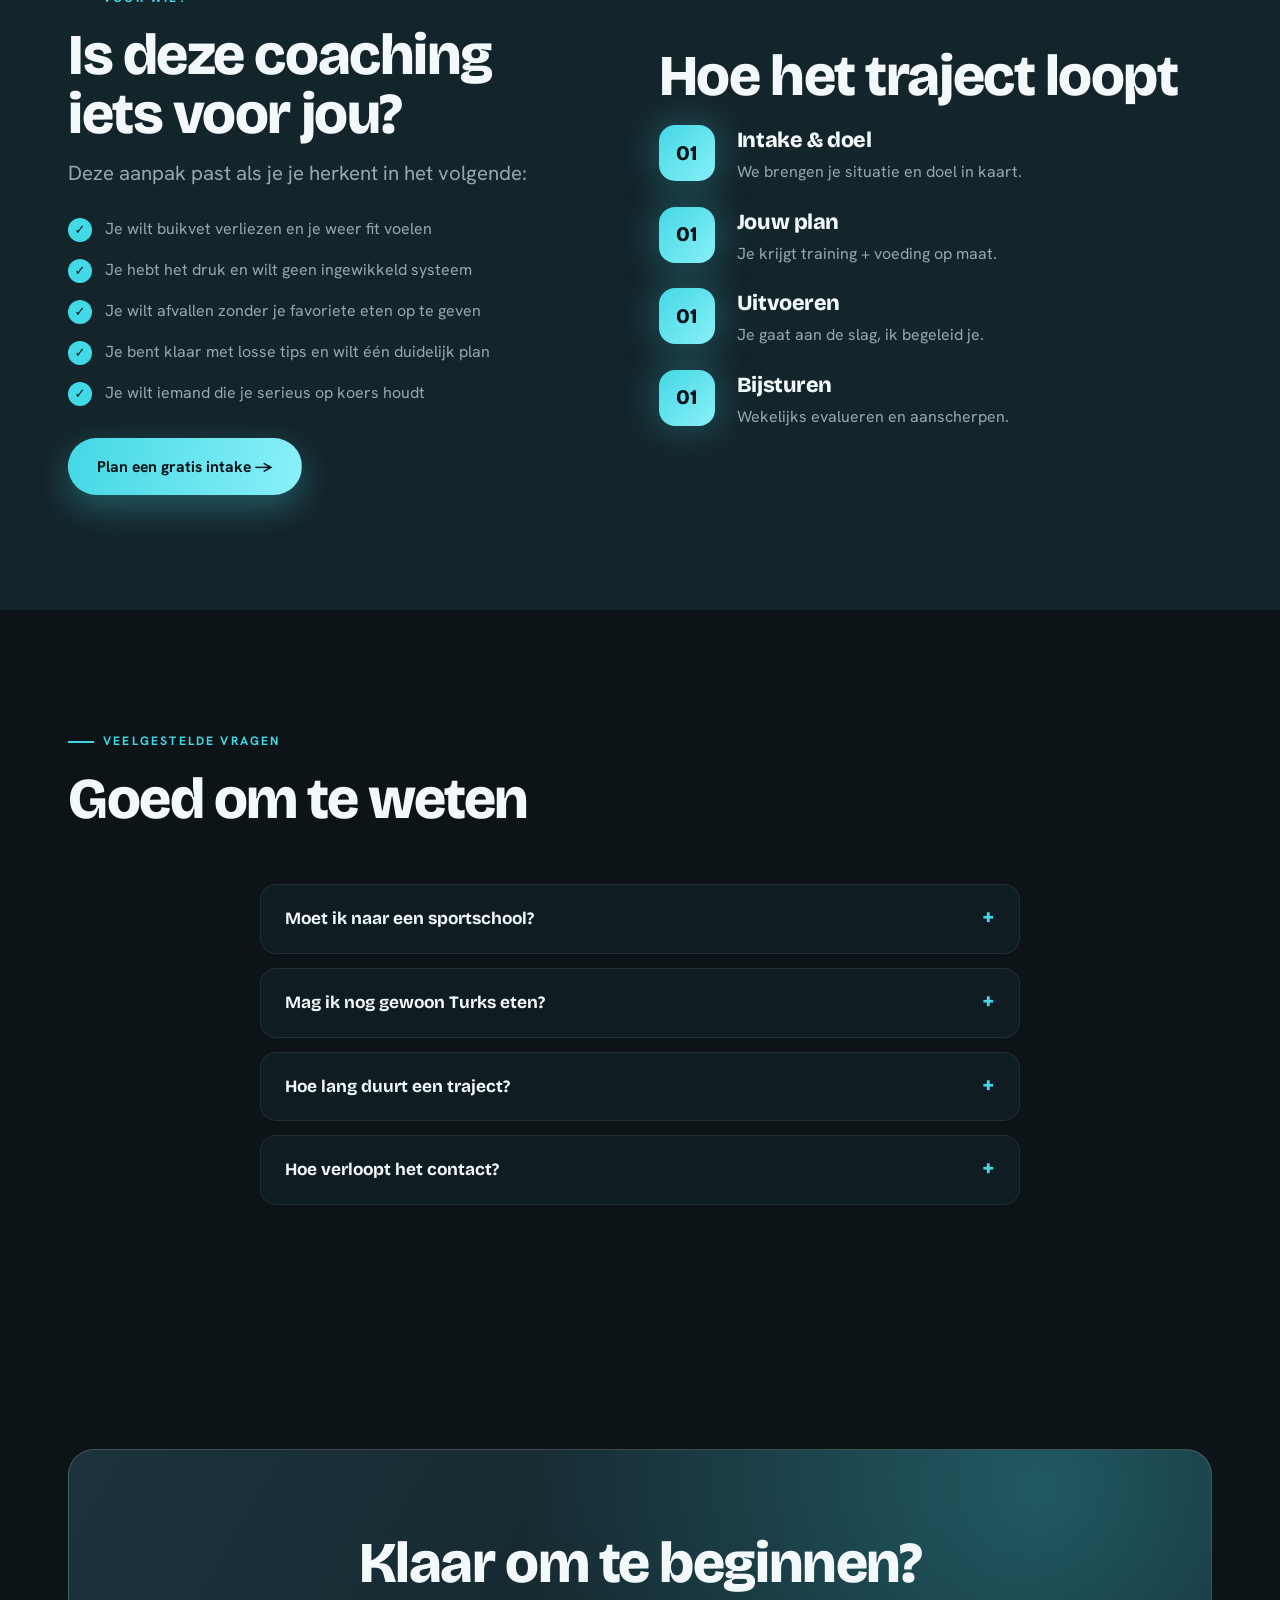
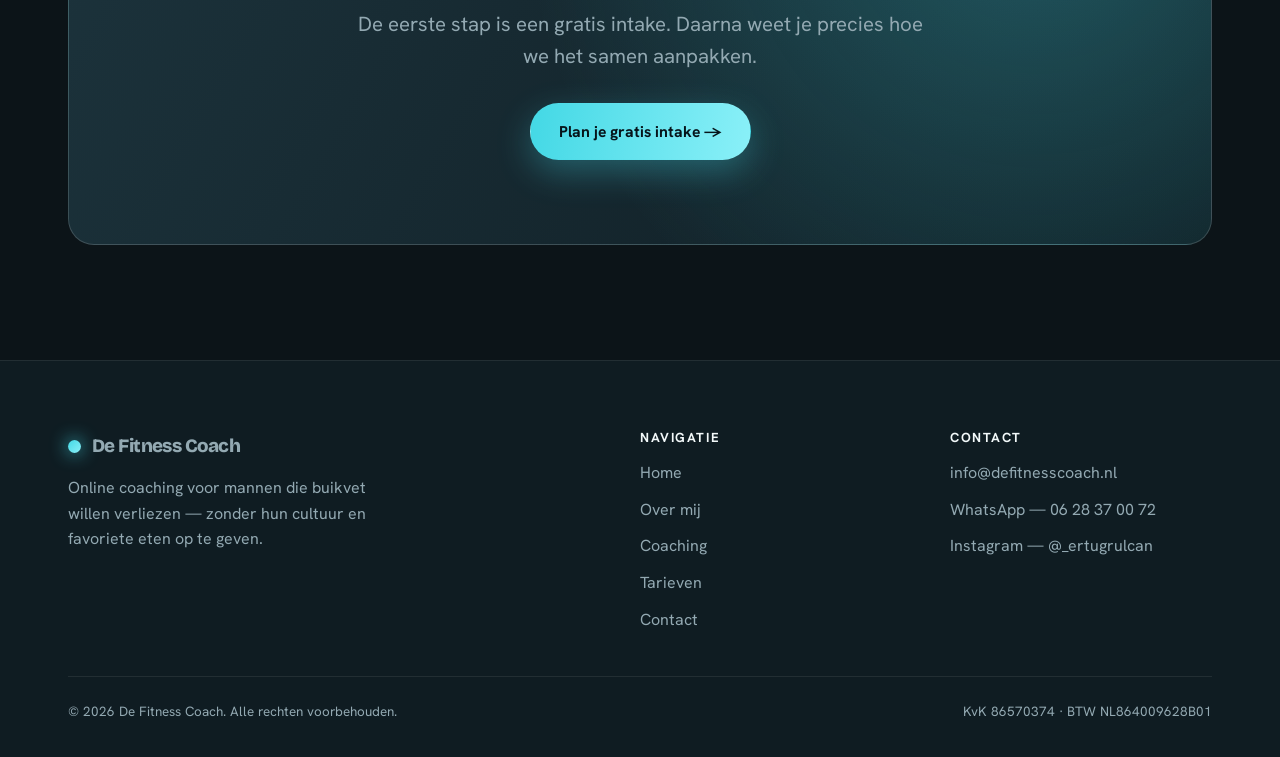
==== commit ea83f71b: "feat: bold redesign naar premium multi-page website Nieuw design-systeem: Bricolage Grotesque + Hank" ====
--- a/coaching.html
+++ b/coaching.html
@@ -7,7 +7,7 @@
   <meta name="description" content="Persoonlijke online coaching: training, voeding en begeleiding op maat. Zo werkt het." />
   <link rel="preconnect" href="https://fonts.googleapis.com" />
   <link rel="preconnect" href="https://fonts.gstatic.com" crossorigin />
-  <link href="https://fonts.googleapis.com/css2?family=Inter:wght@400;500;600;700;800&display=swap" rel="stylesheet" />
+  <link href="https://fonts.googleapis.com/css2?family=Bricolage+Grotesque:opsz,wght@12..96,600;12..96,700;12..96,800&family=Hanken+Grotesk:wght@400;500;600;700;800&display=swap" rel="stylesheet" />
   <link rel="stylesheet" href="assets/style.css" />
 </head>
 <body>
--- a/assets/style.css
+++ b/assets/style.css
@@ -1,30 +1,37 @@
 /* =========================================================
-   DE FITNESS COACH — stylesheet
+   DE FITNESS COACH — stylesheet (v2, bold redesign)
    ---------------------------------------------------------
    BRANDKLEUREN staan hieronder in :root.
-   Wil je de echte huisstijl? Pas alleen deze hex-codes aan,
-   de hele site neemt ze automatisch over.
+   Wil je de huisstijl wijzigen? Pas alleen deze hex-codes aan.
+   Lettertypes: Bricolage Grotesque (display) + Hanken Grotesk (body).
    ========================================================= */
 
 :root {
-  /* --- Brandkleuren De Fitness Coach (officiële huisstijl) --- */
-  --brand:      #43d8e5;   /* hoofd-accent (cyaan) — ook in MailBlue & ad-creatives */
-  --brand-2:    #7fe9f1;   /* lichtere cyaan voor verlopen/gloed */
-  --brand-ink:  #0c1418;   /* donkere tekst op een cyaan knop (goed contrast) */
+  /* --- Brandkleuren De Fitness Coach --- */
+  --brand:      #43d8e5;   /* hoofd-accent (cyaan) */
+  --brand-2:    #8af0f8;   /* lichtere cyaan voor verlopen/gloed */
+  --brand-deep: #18a7b5;   /* diepere cyaan */
+  --brand-ink:  #06141a;   /* donkere tekst op een cyaan knop */
 
   /* --- Basis --- */
-  --bg:         #1e2a31;   /* donkere basis/achtergrond */
-  --surface:    #25333b;   /* iets lichter vlak */
-  --surface-2:  #2e3e47;   /* nog iets lichter (kaarten/hover) */
-  --text:       #f4f8f9;   /* wit-tint voor tekst op donker */
-  --muted:      #9fb0b8;   /* gedempt grijsblauw voor bijtekst */
-  --border:     rgba(255, 255, 255, 0.09);
-
-  --radius:     16px;
-  --maxw:       1120px;
-  --shadow:     0 20px 60px rgba(0, 0, 0, 0.45);
-
-  --font: "Inter", system-ui, -apple-system, "Segoe UI", Roboto, Helvetica, Arial, sans-serif;
+  --bg:         #0c1418;   /* diepe basis */
+  --bg-2:       #0f1c22;   /* iets lichter vlak voor secties */
+  --surface:    #14242b;   /* kaart-achtergrond */
+  --surface-2:  #1c333c;   /* hover / lichter vlak */
+  --text:       #f3f9fa;   /* wit-tint voor tekst */
+  --muted:      #93a9b2;   /* gedempt grijsblauw */
+  --line:       rgba(255, 255, 255, 0.08);
+  --line-strong:rgba(255, 255, 255, 0.16);
+  --border:     rgba(255, 255, 255, 0.08); /* legacy-alias */
+
+  --radius:     18px;
+  --radius-lg:  26px;
+  --maxw:       1200px;
+  --shadow:     0 24px 70px rgba(0, 0, 0, 0.55);
+  --glow:       0 0 40px rgba(67, 216, 229, 0.35);
+
+  --font:         "Hanken Grotesk", system-ui, -apple-system, "Segoe UI", sans-serif;
+  --font-display: "Bricolage Grotesque", var(--font);
 }
 
 * { box-sizing: border-box; margin: 0; padding: 0; }
@@ -35,366 +42,693 @@
   font-family: var(--font);
   background: var(--bg);
   color: var(--text);
-  line-height: 1.65;
+  line-height: 1.6;
   -webkit-font-smoothing: antialiased;
   overflow-x: hidden;
+  position: relative;
+}
+
+/* Atmosfeer: gelaagde glows + grain */
+body::before {
+  content: "";
+  position: fixed;
+  inset: 0;
+  z-index: -2;
+  background:
+    radial-gradient(1100px 700px at 78% -10%, rgba(67, 216, 229, 0.14), transparent 60%),
+    radial-gradient(900px 600px at -10% 20%, rgba(24, 167, 181, 0.10), transparent 55%),
+    radial-gradient(800px 800px at 50% 120%, rgba(67, 216, 229, 0.08), transparent 60%);
+  pointer-events: none;
+}
+body::after {
+  content: "";
+  position: fixed;
+  inset: 0;
+  z-index: -1;
+  opacity: 0.05;
+  pointer-events: none;
+  background-image: url("data:image/svg+xml,%3Csvg xmlns='http://www.w3.org/2000/svg' width='160' height='160'%3E%3Cfilter id='n'%3E%3CfeTurbulence type='fractalNoise' baseFrequency='0.85' numOctaves='3' stitchTiles='stitch'/%3E%3C/filter%3E%3Crect width='100%25' height='100%25' filter='url(%23n)'/%3E%3C/svg%3E");
 }
 
 img { max-width: 100%; display: block; }
-
 a { color: inherit; text-decoration: none; }
+::selection { background: var(--brand); color: var(--brand-ink); }
+:focus-visible { outline: 2px solid var(--brand); outline-offset: 3px; border-radius: 4px; }
 
 .container {
   width: 100%;
   max-width: var(--maxw);
   margin: 0 auto;
-  padding: 0 24px;
+  padding: 0 28px;
 }
 
 /* ---------- Typografie ---------- */
-h1, h2, h3 { line-height: 1.15; font-weight: 800; letter-spacing: -0.02em; }
-h1 { font-size: clamp(2.2rem, 5.5vw, 3.8rem); }
-h2 { font-size: clamp(1.7rem, 4vw, 2.6rem); }
-h3 { font-size: 1.25rem; }
-.lead { font-size: clamp(1.05rem, 2vw, 1.25rem); color: var(--muted); }
+h1, h2, h3, h4 {
+  font-family: var(--font-display);
+  line-height: 1.02;
+  font-weight: 800;
+  letter-spacing: -0.025em;
+}
+h1 { font-size: clamp(2.9rem, 7.5vw, 6rem); }
+h2 { font-size: clamp(2rem, 4.6vw, 3.6rem); }
+h3 { font-size: 1.35rem; letter-spacing: -0.02em; }
+p { text-wrap: pretty; }
+.lead { font-size: clamp(1.08rem, 1.6vw, 1.3rem); color: var(--muted); line-height: 1.55; font-family: var(--font); }
+
 .eyebrow {
-  display: inline-block;
-  font-size: 0.8rem;
+  display: inline-flex;
+  align-items: center;
+  gap: 9px;
+  font-family: var(--font);
+  font-size: 0.76rem;
   font-weight: 700;
-  letter-spacing: 0.14em;
+  letter-spacing: 0.18em;
   text-transform: uppercase;
   color: var(--brand);
-  margin-bottom: 14px;
-}
+  margin-bottom: 18px;
+}
+.eyebrow::before {
+  content: "";
+  width: 26px; height: 2px;
+  background: var(--brand);
+  display: inline-block;
+}
+.eyebrow.center { justify-content: center; }
+
 .gradient-text {
   background: linear-gradient(100deg, var(--brand), var(--brand-2));
   -webkit-background-clip: text;
   background-clip: text;
   color: transparent;
 }
+.outline-text {
+  color: transparent;
+  -webkit-text-stroke: 1.5px var(--line-strong);
+}
 
 /* ---------- Buttons ---------- */
 .btn {
   display: inline-flex;
   align-items: center;
-  gap: 8px;
-  padding: 14px 26px;
+  gap: 9px;
+  padding: 15px 28px;
   border-radius: 999px;
+  font-family: var(--font);
   font-weight: 700;
   font-size: 0.98rem;
   cursor: pointer;
   border: 1px solid transparent;
-  transition: transform 0.15s ease, box-shadow 0.2s ease, background 0.2s ease;
-}
-.btn:hover { transform: translateY(-2px); }
+  transition: transform 0.18s ease, box-shadow 0.25s ease, background 0.2s ease, border-color 0.2s ease;
+}
+.btn:hover { transform: translateY(-3px); }
 .btn-primary {
   background: linear-gradient(100deg, var(--brand), var(--brand-2));
   color: var(--brand-ink);
-  box-shadow: 0 10px 30px rgba(67, 216, 229, 0.30);
-}
+  box-shadow: 0 12px 34px rgba(67, 216, 229, 0.32);
+}
+.btn-primary:hover { box-shadow: 0 16px 44px rgba(67, 216, 229, 0.5); }
 .btn-ghost {
-  background: transparent;
+  background: rgba(255, 255, 255, 0.03);
   color: var(--text);
-  border-color: var(--border);
-}
-.btn-ghost:hover { background: var(--surface-2); }
+  border-color: var(--line-strong);
+}
+.btn-ghost:hover { background: rgba(255, 255, 255, 0.07); border-color: var(--brand); }
+.btn-lg { padding: 18px 34px; font-size: 1.05rem; }
 
 /* ---------- Header / nav ---------- */
 .site-header {
   position: sticky;
   top: 0;
-  z-index: 50;
-  backdrop-filter: blur(12px);
-  background: rgba(12, 15, 20, 0.72);
-  border-bottom: 1px solid var(--border);
+  z-index: 100;
+  transition: background 0.3s ease, border-color 0.3s ease, backdrop-filter 0.3s ease;
+  border-bottom: 1px solid transparent;
+}
+.site-header.scrolled {
+  backdrop-filter: blur(16px);
+  background: rgba(8, 14, 18, 0.78);
+  border-bottom: 1px solid var(--line);
 }
 .nav {
   display: flex;
   align-items: center;
   justify-content: space-between;
-  height: 70px;
+  height: 78px;
 }
 .brand {
   display: flex;
   align-items: center;
-  gap: 10px;
+  gap: 11px;
+  font-family: var(--font-display);
   font-weight: 800;
-  font-size: 1.1rem;
-  letter-spacing: -0.01em;
+  font-size: 1.18rem;
+  letter-spacing: -0.03em;
 }
 .brand .dot {
-  width: 12px; height: 12px; border-radius: 50%;
+  width: 13px; height: 13px; border-radius: 50%;
   background: linear-gradient(135deg, var(--brand), var(--brand-2));
-  box-shadow: 0 0 16px var(--brand);
+  box-shadow: 0 0 18px var(--brand);
 }
 .nav-links {
   display: flex;
   align-items: center;
-  gap: 28px;
+  gap: 32px;
   list-style: none;
 }
 .nav-links a {
-  font-size: 0.95rem;
+  font-size: 0.96rem;
   color: var(--muted);
   font-weight: 600;
   transition: color 0.15s ease;
-}
+  position: relative;
+}
+.nav-links > li > a:not(.btn)::after {
+  content: "";
+  position: absolute;
+  left: 0; bottom: -6px;
+  width: 0; height: 2px;
+  background: var(--brand);
+  transition: width 0.22s ease;
+}
+.nav-links > li > a:not(.btn):hover::after,
+.nav-links > li > a.active::after { width: 100%; }
 .nav-links a:hover, .nav-links a.active { color: var(--text); }
-.nav-cta { margin-left: 8px; }
+.nav-cta { margin-left: 6px; }
 .nav-toggle {
   display: none;
-  background: none;
-  border: 1px solid var(--border);
-  border-radius: 10px;
-  width: 44px; height: 44px;
+  background: rgba(255,255,255,0.03);
+  border: 1px solid var(--line-strong);
+  border-radius: 12px;
+  width: 46px; height: 46px;
   cursor: pointer;
   color: var(--text);
   font-size: 1.4rem;
 }
 
-/* ---------- Hero ---------- */
+/* ---------- Sections ---------- */
+section { padding: clamp(64px, 9vw, 120px) 0; position: relative; }
+.section-alt { background: var(--bg-2); border-top: 1px solid var(--line); border-bottom: 1px solid var(--line); }
+.section-head { max-width: 64ch; margin: 0 0 56px; }
+.section-head.center { text-align: center; margin-left: auto; margin-right: auto; }
+.section-head .lead { margin-top: 16px; }
+.section-index {
+  font-family: var(--font-display);
+  font-size: 0.85rem;
+  font-weight: 700;
+  color: var(--brand);
+  letter-spacing: 0.1em;
+  display: block;
+  margin-bottom: 10px;
+}
+
+/* ---------- Hero (algemeen, gecentreerd — voor subpagina's) ---------- */
 .hero {
   position: relative;
-  padding: clamp(60px, 10vw, 120px) 0 clamp(50px, 8vw, 90px);
+  padding: clamp(70px, 11vw, 130px) 0 clamp(50px, 8vw, 90px);
   text-align: center;
   overflow: hidden;
 }
-.hero::before {
-  content: "";
-  position: absolute;
-  top: -30%; left: 50%;
-  transform: translateX(-50%);
-  width: 900px; height: 900px;
-  background: radial-gradient(circle, rgba(67, 216, 229, 0.16), transparent 60%);
-  z-index: -1;
-}
-.hero h1 { max-width: 14ch; margin: 0 auto 18px; }
-.hero .lead { max-width: 56ch; margin: 0 auto 32px; }
+.hero h1 { max-width: 16ch; margin: 0 auto 22px; }
+.hero .lead { max-width: 56ch; margin: 0 auto 34px; }
 .hero-actions { display: flex; gap: 14px; justify-content: center; flex-wrap: wrap; }
 .hero-trust {
-  margin-top: 34px;
+  margin-top: 40px;
   color: var(--muted);
-  font-size: 0.9rem;
+  font-size: 0.92rem;
   display: flex;
-  gap: 24px;
+  gap: 28px;
   justify-content: center;
   flex-wrap: wrap;
 }
 .hero-trust b { color: var(--text); }
 
-/* ---------- Sections ---------- */
-section { padding: clamp(56px, 9vw, 96px) 0; }
-.section-head { text-align: center; max-width: 60ch; margin: 0 auto 48px; }
-.section-head .lead { margin-top: 12px; }
+/* ---------- Hero home (asymmetrisch met mediapaneel) ---------- */
+.hero-home {
+  text-align: left;
+  padding: clamp(48px, 7vw, 96px) 0 clamp(56px, 8vw, 100px);
+}
+.hero-grid {
+  display: grid;
+  grid-template-columns: 1.15fr 0.85fr;
+  gap: clamp(32px, 5vw, 70px);
+  align-items: center;
+}
+.hero-home h1 { max-width: none; margin: 0 0 24px; }
+.hero-home .lead { max-width: 48ch; margin: 0 0 34px; }
+.hero-home .hero-actions { justify-content: flex-start; }
+.hero-stats {
+  display: flex;
+  gap: 30px;
+  margin-top: 42px;
+  flex-wrap: wrap;
+}
+.hero-stat .n {
+  font-family: var(--font-display);
+  font-size: clamp(1.7rem, 3vw, 2.4rem);
+  font-weight: 800;
+  line-height: 1;
+  color: var(--text);
+}
+.hero-stat .l { font-size: 0.84rem; color: var(--muted); margin-top: 6px; max-width: 16ch; }
+.hero-stat .n span { color: var(--brand); }
+
+/* Mediapaneel (art-directed beeldslot) */
+.media-frame {
+  position: relative;
+  aspect-ratio: 4 / 5;
+  border-radius: var(--radius-lg);
+  overflow: hidden;
+  border: 1px solid var(--line-strong);
+  background:
+    radial-gradient(120% 90% at 70% 0%, rgba(67, 216, 229, 0.28), transparent 55%),
+    linear-gradient(160deg, var(--surface-2), var(--bg));
+  box-shadow: var(--shadow);
+  display: grid;
+  place-items: center;
+  isolation: isolate;
+}
+.media-frame img { width: 100%; height: 100%; object-fit: cover; }
+.media-frame::after {
+  content: "";
+  position: absolute; inset: 0;
+  background-image: url("data:image/svg+xml,%3Csvg xmlns='http://www.w3.org/2000/svg' width='120' height='120'%3E%3Cfilter id='n'%3E%3CfeTurbulence type='fractalNoise' baseFrequency='0.9' numOctaves='2'/%3E%3C/filter%3E%3Crect width='100%25' height='100%25' filter='url(%23n)'/%3E%3C/svg%3E");
+  opacity: 0.08;
+  z-index: 1;
+}
+.media-frame .slot-mark {
+  text-align: center;
+  color: var(--muted);
+  font-size: 0.85rem;
+  z-index: 2;
+  padding: 24px;
+}
+.media-frame .slot-mark .glyph {
+  font-size: 2.6rem;
+  margin-bottom: 12px;
+  filter: drop-shadow(0 0 18px rgba(67,216,229,0.5));
+}
+/* Zwevend kaartje op het mediapaneel */
+.media-badge {
+  position: absolute;
+  left: 18px; bottom: 18px;
+  z-index: 3;
+  background: rgba(8, 14, 18, 0.72);
+  backdrop-filter: blur(10px);
+  border: 1px solid var(--line-strong);
+  border-radius: 16px;
+  padding: 14px 18px;
+  display: flex;
+  align-items: center;
+  gap: 12px;
+}
+.media-badge .pulse {
+  width: 10px; height: 10px; border-radius: 50%;
+  background: var(--brand);
+  box-shadow: 0 0 0 0 rgba(67,216,229,0.6);
+  animation: pulse 2s infinite;
+}
+@keyframes pulse {
+  0%   { box-shadow: 0 0 0 0 rgba(67,216,229,0.55); }
+  70%  { box-shadow: 0 0 0 12px rgba(67,216,229,0); }
+  100% { box-shadow: 0 0 0 0 rgba(67,216,229,0); }
+}
+.media-badge b { font-family: var(--font-display); display: block; font-size: 1rem; }
+.media-badge span { font-size: 0.78rem; color: var(--muted); }
+
+/* ---------- Marquee ---------- */
+.marquee {
+  border-top: 1px solid var(--line);
+  border-bottom: 1px solid var(--line);
+  padding: 22px 0;
+  overflow: hidden;
+  white-space: nowrap;
+  background: rgba(255,255,255,0.015);
+}
+.marquee-track {
+  display: inline-flex;
+  gap: 56px;
+  align-items: center;
+  animation: scroll-x 28s linear infinite;
+}
+.marquee:hover .marquee-track { animation-play-state: paused; }
+.marquee span {
+  font-family: var(--font-display);
+  font-weight: 700;
+  font-size: clamp(1.1rem, 2vw, 1.7rem);
+  color: var(--muted);
+  letter-spacing: -0.01em;
+  display: inline-flex;
+  align-items: center;
+  gap: 56px;
+}
+.marquee span::after {
+  content: "✦";
+  color: var(--brand);
+  font-size: 0.9em;
+}
+@keyframes scroll-x { to { transform: translateX(-50%); } }
 
 /* ---------- Cards / grid ---------- */
 .grid { display: grid; gap: 22px; }
 .grid-3 { grid-template-columns: repeat(3, 1fr); }
 .grid-2 { grid-template-columns: repeat(2, 1fr); }
+.grid-4 { grid-template-columns: repeat(4, 1fr); }
+
 .card {
-  background: var(--surface);
-  border: 1px solid var(--border);
+  background: linear-gradient(180deg, var(--surface), var(--bg-2));
+  border: 1px solid var(--line);
+  border-radius: var(--radius);
+  padding: 32px;
+  transition: transform 0.2s ease, border-color 0.2s ease, box-shadow 0.2s ease;
+  position: relative;
+  overflow: hidden;
+}
+.card:hover { transform: translateY(-6px); border-color: rgba(67, 216, 229, 0.5); box-shadow: 0 20px 50px rgba(0,0,0,0.4); }
+.card .icon {
+  width: 56px; height: 56px;
+  display: grid; place-items: center;
+  border-radius: 16px;
+  background: radial-gradient(circle at 30% 20%, rgba(67,216,229,0.22), var(--surface-2));
+  border: 1px solid var(--line-strong);
+  font-size: 1.6rem;
+  margin-bottom: 22px;
+}
+.card h3 { margin-bottom: 11px; }
+.card p { color: var(--muted); }
+.card .num {
+  font-family: var(--font-display);
+  position: absolute;
+  top: 18px; right: 24px;
+  font-size: 2.6rem;
+  font-weight: 800;
+  color: var(--line-strong);
+  -webkit-text-stroke: 1px var(--line-strong);
+  -webkit-text-fill-color: transparent;
+}
+
+/* Feature card (donker, accentlijn) */
+.feature {
   border-radius: var(--radius);
   padding: 30px;
-  transition: transform 0.18s ease, border-color 0.18s ease;
-}
-.card:hover { transform: translateY(-4px); border-color: rgba(67, 216, 229, 0.45); }
-.card .icon {
-  width: 52px; height: 52px;
-  display: grid; place-items: center;
-  border-radius: 14px;
-  background: var(--surface-2);
-  font-size: 1.5rem;
-  margin-bottom: 18px;
-}
-.card h3 { margin-bottom: 10px; }
-.card p { color: var(--muted); }
-
-/* ---------- Split (about) ---------- */
+  background: var(--bg-2);
+  border: 1px solid var(--line);
+  display: flex;
+  gap: 18px;
+  align-items: flex-start;
+  transition: border-color 0.2s ease, transform 0.2s ease;
+}
+.feature:hover { border-color: rgba(67,216,229,0.45); transform: translateY(-4px); }
+.feature .fi { font-size: 1.5rem; color: var(--brand); flex: 0 0 auto; }
+.feature h3 { font-size: 1.1rem; margin-bottom: 6px; }
+.feature p { color: var(--muted); font-size: 0.95rem; }
+
+/* ---------- Split (about / verhaal) ---------- */
 .split {
   display: grid;
-  grid-template-columns: 1.1fr 1fr;
-  gap: 56px;
-  align-items: center;
-}
-.split img { border-radius: var(--radius); border: 1px solid var(--border); }
-.split .photo-placeholder {
+  grid-template-columns: 1fr 1.05fr;
+  gap: clamp(36px, 5vw, 64px);
+  align-items: center;
+}
+.split img { border-radius: var(--radius-lg); border: 1px solid var(--line-strong); }
+.photo-placeholder {
+  position: relative;
   aspect-ratio: 4 / 5;
-  border-radius: var(--radius);
-  border: 1px dashed var(--border);
+  border-radius: var(--radius-lg);
+  border: 1px solid var(--line-strong);
+  overflow: hidden;
   background:
-    radial-gradient(circle at 30% 20%, rgba(67,216,229,.16), transparent 50%),
-    var(--surface);
+    radial-gradient(120% 90% at 70% 0%, rgba(67, 216, 229, 0.26), transparent 55%),
+    linear-gradient(160deg, var(--surface-2), var(--bg));
   display: grid;
   place-items: center;
   color: var(--muted);
   text-align: center;
-  padding: 20px;
-}
-.checklist { list-style: none; margin-top: 22px; display: grid; gap: 14px; }
-.checklist li { display: flex; gap: 12px; align-items: flex-start; color: var(--muted); }
+  padding: 24px;
+  box-shadow: var(--shadow);
+}
+.photo-placeholder::after {
+  content: "";
+  position: absolute; inset: 0;
+  background-image: url("data:image/svg+xml,%3Csvg xmlns='http://www.w3.org/2000/svg' width='120' height='120'%3E%3Cfilter id='n'%3E%3CfeTurbulence type='fractalNoise' baseFrequency='0.9' numOctaves='2'/%3E%3C/filter%3E%3Crect width='100%25' height='100%25' filter='url(%23n)'/%3E%3C/svg%3E");
+  opacity: 0.07;
+}
+
+.checklist { list-style: none; margin-top: 26px; display: grid; gap: 15px; }
+.checklist li { display: flex; gap: 13px; align-items: flex-start; color: var(--muted); }
 .checklist li::before {
   content: "✓";
-  color: var(--brand);
+  color: var(--brand-ink);
   font-weight: 800;
-  background: rgba(67, 216, 229, 0.14);
+  background: var(--brand);
   border-radius: 50%;
   width: 24px; height: 24px;
   display: grid; place-items: center;
   flex: 0 0 24px;
-  font-size: 0.85rem;
+  font-size: 0.82rem;
+  margin-top: 2px;
 }
 
 /* ---------- Steps ---------- */
-.steps { counter-reset: step; }
-.step { position: relative; padding-left: 70px; }
+.steps { counter-reset: step; display: grid; gap: 26px; }
+.step { position: relative; padding-left: 78px; }
 .step::before {
   counter-increment: step;
-  content: counter(step);
-  position: absolute; left: 0; top: 0;
-  width: 48px; height: 48px;
+  content: "0" counter(step);
+  position: absolute; left: 0; top: -4px;
+  font-family: var(--font-display);
+  font-weight: 800;
+  font-size: 1.3rem;
+  width: 56px; height: 56px;
   display: grid; place-items: center;
-  border-radius: 14px;
-  font-weight: 800;
+  border-radius: 16px;
   background: linear-gradient(135deg, var(--brand), var(--brand-2));
   color: var(--brand-ink);
-}
+  box-shadow: var(--glow);
+}
+.step h3 { margin-bottom: 8px; }
+.step p { color: var(--muted); }
+
+/* ---------- Stats band ---------- */
+.stats-band { display: grid; grid-template-columns: repeat(4, 1fr); gap: 24px; }
+.stat-box {
+  text-align: center;
+  padding: 30px 18px;
+  border-radius: var(--radius);
+  border: 1px solid var(--line);
+  background: var(--bg-2);
+}
+.stat-box .n {
+  font-family: var(--font-display);
+  font-size: clamp(2.2rem, 4vw, 3.2rem);
+  font-weight: 800;
+  line-height: 1;
+  color: var(--brand);
+}
+.stat-box .l { color: var(--muted); margin-top: 10px; font-size: 0.92rem; }
 
 /* ---------- Pricing ---------- */
-.price-card { text-align: center; position: relative; }
+.price-card { position: relative; display: flex; flex-direction: column; }
 .price-card.featured {
   border-color: var(--brand);
   box-shadow: 0 0 0 1px var(--brand), var(--shadow);
+  background: linear-gradient(180deg, var(--surface-2), var(--bg-2));
 }
 .price-badge {
-  position: absolute; top: -13px; left: 50%; transform: translateX(-50%);
+  position: absolute; top: -14px; left: 50%; transform: translateX(-50%);
   background: linear-gradient(100deg, var(--brand), var(--brand-2));
   color: var(--brand-ink);
-  font-size: 0.75rem; font-weight: 800;
-  padding: 5px 14px; border-radius: 999px;
+  font-family: var(--font);
+  font-size: 0.74rem; font-weight: 800;
+  padding: 6px 16px; border-radius: 999px;
   text-transform: uppercase; letter-spacing: 0.08em;
-}
-.price { font-size: 2.6rem; font-weight: 800; margin: 8px 0; }
-.price small { font-size: 1rem; color: var(--muted); font-weight: 600; }
-.price-card ul { list-style: none; margin: 22px 0; display: grid; gap: 12px; text-align: left; }
-.price-card ul li { color: var(--muted); display: flex; gap: 10px; }
-.price-card ul li::before { content: "✓"; color: var(--brand); font-weight: 800; }
+  white-space: nowrap;
+}
+.price-card h3 { font-size: 1.5rem; }
+.price { font-family: var(--font-display); font-size: 3rem; font-weight: 800; margin: 14px 0 4px; letter-spacing: -0.03em; }
+.price small { font-size: 1rem; color: var(--muted); font-weight: 600; font-family: var(--font); }
+.price-card > p { color: var(--muted); }
+.price-card ul { list-style: none; margin: 24px 0 28px; display: grid; gap: 13px; flex: 1; }
+.price-card ul li { color: var(--muted); display: flex; gap: 11px; align-items: flex-start; }
+.price-card ul li::before {
+  content: "✓"; color: var(--brand-ink); background: var(--brand);
+  border-radius: 50%; width: 21px; height: 21px; flex: 0 0 21px;
+  display: grid; place-items: center; font-size: 0.72rem; font-weight: 800; margin-top: 3px;
+}
 
 /* ---------- Testimonials ---------- */
-.quote { font-size: 1.05rem; }
-.quote::before { content: "“"; color: var(--brand); font-size: 2.4rem; line-height: 0; vertical-align: -0.4em; margin-right: 6px; }
-.quote-author { margin-top: 18px; font-weight: 700; }
-.quote-author span { display: block; color: var(--muted); font-weight: 500; font-size: 0.9rem; }
+.quote-card {
+  background: linear-gradient(180deg, var(--surface), var(--bg-2));
+  border: 1px solid var(--line);
+  border-radius: var(--radius);
+  padding: 32px;
+}
+.stars { color: var(--brand); letter-spacing: 3px; margin-bottom: 16px; font-size: 0.95rem; }
+.quote { font-size: 1.08rem; line-height: 1.55; }
+.quote-author { margin-top: 22px; font-weight: 700; display: flex; align-items: center; gap: 12px; }
+.quote-author .av {
+  width: 44px; height: 44px; border-radius: 50%;
+  background: linear-gradient(135deg, var(--brand), var(--brand-deep));
+  display: grid; place-items: center;
+  color: var(--brand-ink); font-family: var(--font-display); font-weight: 800;
+  flex: 0 0 44px;
+}
+.quote-author span { display: block; color: var(--muted); font-weight: 500; font-size: 0.86rem; }
 
 /* ---------- CTA band ---------- */
 .cta-band {
+  position: relative;
+  overflow: hidden;
   background:
-    radial-gradient(circle at 80% 0%, rgba(127, 233, 241, 0.16), transparent 50%),
-    linear-gradient(120deg, var(--surface-2), var(--surface));
-  border: 1px solid var(--border);
-  border-radius: 24px;
-  padding: clamp(40px, 7vw, 70px);
+    radial-gradient(circle at 85% 10%, rgba(67, 216, 229, 0.3), transparent 50%),
+    linear-gradient(120deg, var(--surface-2), var(--bg-2));
+  border: 1px solid var(--line-strong);
+  border-radius: var(--radius-lg);
+  padding: clamp(44px, 7vw, 84px);
   text-align: center;
 }
-.cta-band h2 { max-width: 18ch; margin: 0 auto 14px; }
-.cta-band .lead { max-width: 50ch; margin: 0 auto 28px; }
+.cta-band h2 { max-width: 20ch; margin: 0 auto 16px; }
+.cta-band .lead { max-width: 52ch; margin: 0 auto 30px; }
 
 /* ---------- FAQ ---------- */
+.faq { max-width: 820px; margin: 0 auto; }
 .faq details {
-  border: 1px solid var(--border);
-  border-radius: 14px;
-  padding: 18px 22px;
-  background: var(--surface);
+  border: 1px solid var(--line);
+  border-radius: 16px;
+  padding: 20px 24px;
+  background: var(--bg-2);
   margin-bottom: 14px;
   cursor: pointer;
-}
+  transition: border-color 0.2s ease;
+}
+.faq details[open] { border-color: rgba(67,216,229,0.4); }
 .faq summary {
+  font-family: var(--font-display);
   font-weight: 700;
+  font-size: 1.08rem;
   list-style: none;
   display: flex; justify-content: space-between; gap: 16px;
 }
 .faq summary::-webkit-details-marker { display: none; }
-.faq summary::after { content: "+"; color: var(--brand); font-size: 1.4rem; line-height: 1; }
+.faq summary::after { content: "+"; color: var(--brand); font-size: 1.5rem; line-height: 1; }
 .faq details[open] summary::after { content: "–"; }
-.faq details p { color: var(--muted); margin-top: 12px; }
+.faq details p { color: var(--muted); margin-top: 14px; }
 
 /* ---------- Contact ---------- */
-.contact-grid { display: grid; grid-template-columns: 1fr 1fr; gap: 40px; }
+.contact-grid { display: grid; grid-template-columns: 1fr 1fr; gap: 44px; }
 .field { margin-bottom: 18px; }
 .field label { display: block; font-weight: 600; font-size: 0.9rem; margin-bottom: 8px; }
 .field input, .field textarea, .field select {
   width: 100%;
-  background: var(--surface);
-  border: 1px solid var(--border);
+  background: var(--bg-2);
+  border: 1px solid var(--line-strong);
   border-radius: 12px;
-  padding: 13px 16px;
+  padding: 14px 16px;
   color: var(--text);
   font-family: inherit;
   font-size: 1rem;
-}
+  transition: border-color 0.18s ease, box-shadow 0.18s ease;
+}
+.field input::placeholder, .field textarea::placeholder { color: #5d717a; }
 .field input:focus, .field textarea:focus, .field select:focus {
   outline: none; border-color: var(--brand);
-}
-.contact-info { display: grid; gap: 18px; }
+  box-shadow: 0 0 0 3px rgba(67,216,229,0.15);
+}
+.contact-info { display: grid; gap: 8px; align-content: start; }
 .contact-info a { color: var(--brand); }
-.info-row { display: flex; gap: 14px; align-items: flex-start; }
-.info-row .ic { font-size: 1.3rem; }
+.info-row { display: flex; gap: 16px; align-items: flex-start; padding: 16px 0; border-bottom: 1px solid var(--line); }
+.info-row .ic {
+  font-size: 1.2rem; flex: 0 0 44px; width: 44px; height: 44px;
+  display: grid; place-items: center; border-radius: 12px;
+  background: var(--surface-2); border: 1px solid var(--line);
+}
 
 /* ---------- Footer ---------- */
 .site-footer {
-  border-top: 1px solid var(--border);
-  padding: 50px 0 30px;
+  border-top: 1px solid var(--line);
+  padding: 70px 0 34px;
   color: var(--muted);
+  background: var(--bg-2);
 }
 .footer-grid {
   display: grid;
   grid-template-columns: 2fr 1fr 1fr;
-  gap: 40px;
-  margin-bottom: 36px;
-}
-.footer-grid h4 { color: var(--text); margin-bottom: 14px; font-size: 0.95rem; }
-.footer-grid ul { list-style: none; display: grid; gap: 10px; }
-.footer-grid a:hover { color: var(--text); }
+  gap: 48px;
+  margin-bottom: 44px;
+}
+.footer-grid h4 { font-family: var(--font); color: var(--text); margin-bottom: 16px; font-size: 0.82rem; letter-spacing: 0.12em; text-transform: uppercase; font-weight: 700; }
+.footer-grid ul { list-style: none; display: grid; gap: 11px; }
+.footer-grid a { transition: color 0.15s ease; }
+.footer-grid a:hover { color: var(--brand); }
 .footer-bottom {
-  border-top: 1px solid var(--border);
-  padding-top: 22px;
+  border-top: 1px solid var(--line);
+  padding-top: 24px;
   display: flex; justify-content: space-between; gap: 16px; flex-wrap: wrap;
-  font-size: 0.85rem;
+  font-size: 0.84rem;
 }
 
 /* ---------- Helpers ---------- */
 .text-center { text-align: center; }
 .mt-32 { margin-top: 32px; }
-.placeholder-note {
-  color: var(--brand-2);
-  font-size: 0.85rem;
-  font-style: italic;
-}
+.mt-48 { margin-top: 48px; }
+.placeholder-note { color: var(--brand-2); font-size: 0.85rem; font-style: italic; }
+
+/* ---------- Scroll-reveal ---------- */
+.reveal { opacity: 0; transform: translateY(26px); transition: opacity 0.7s ease, transform 0.7s ease; }
+.reveal.is-visible { opacity: 1; transform: none; }
+.reveal.d1 { transition-delay: 0.08s; }
+.reveal.d2 { transition-delay: 0.16s; }
+.reveal.d3 { transition-delay: 0.24s; }
+@media (prefers-reduced-motion: reduce) {
+  .reveal { opacity: 1; transform: none; transition: none; }
+  .hero-anim > * { opacity: 1; transform: none; animation: none; }
+  .marquee-track, .media-badge .pulse { animation: none; }
+  html { scroll-behavior: auto; }
+}
+
+/* ---------- Hero load-animatie ---------- */
+.hero-anim > * { opacity: 0; transform: translateY(20px); animation: rise 0.8s cubic-bezier(.2,.7,.2,1) forwards; }
+.hero-anim > *:nth-child(1) { animation-delay: 0.05s; }
+.hero-anim > *:nth-child(2) { animation-delay: 0.15s; }
+.hero-anim > *:nth-child(3) { animation-delay: 0.25s; }
+.hero-anim > *:nth-child(4) { animation-delay: 0.35s; }
+.hero-anim > *:nth-child(5) { animation-delay: 0.45s; }
+@keyframes rise { to { opacity: 1; transform: none; } }
 
 /* ---------- Responsive ---------- */
-@media (max-width: 860px) {
+@media (max-width: 980px) {
+  .hero-grid { grid-template-columns: 1fr; }
+  .hero-home { text-align: left; }
+  .hero-media { max-width: 460px; margin-top: 8px; }
+  .stats-band { grid-template-columns: repeat(2, 1fr); }
+  .grid-4 { grid-template-columns: repeat(2, 1fr); }
+}
+@media (max-width: 760px) {
   .grid-3 { grid-template-columns: 1fr; }
   .grid-2 { grid-template-columns: 1fr; }
-  .split { grid-template-columns: 1fr; gap: 32px; }
+  .split { grid-template-columns: 1fr; gap: 36px; }
   .contact-grid { grid-template-columns: 1fr; }
-  .footer-grid { grid-template-columns: 1fr; gap: 28px; }
+  .footer-grid { grid-template-columns: 1fr; gap: 32px; }
+  .stats-band { grid-template-columns: repeat(2, 1fr); }
+  .hero-stats { gap: 22px; }
 
   .nav-toggle { display: block; }
   .nav-links {
     position: fixed;
-    inset: 70px 0 auto 0;
+    inset: 78px 0 auto 0;
     flex-direction: column;
     align-items: stretch;
     gap: 0;
-    background: var(--surface);
-    border-bottom: 1px solid var(--border);
-    padding: 8px 24px 20px;
-    transform: translateY(-120%);
-    transition: transform 0.25s ease;
+    background: rgba(8, 14, 18, 0.97);
+    backdrop-filter: blur(16px);
+    border-bottom: 1px solid var(--line);
+    padding: 8px 28px 24px;
+    transform: translateY(-130%);
+    transition: transform 0.28s ease;
   }
   .nav-links.open { transform: translateY(0); }
-  .nav-links li { border-bottom: 1px solid var(--border); }
-  .nav-links li:last-child { border-bottom: none; padding-top: 12px; }
-  .nav-links a { display: block; padding: 14px 0; }
+  .nav-links li { border-bottom: 1px solid var(--line); }
+  .nav-links li:last-child { border-bottom: none; padding-top: 14px; }
+  .nav-links > li > a:not(.btn)::after { display: none; }
+  .nav-links a { display: block; padding: 16px 0; }
   .nav-cta { margin-left: 0; }
-}
+  .nav-cta .btn { width: 100%; justify-content: center; }
+}
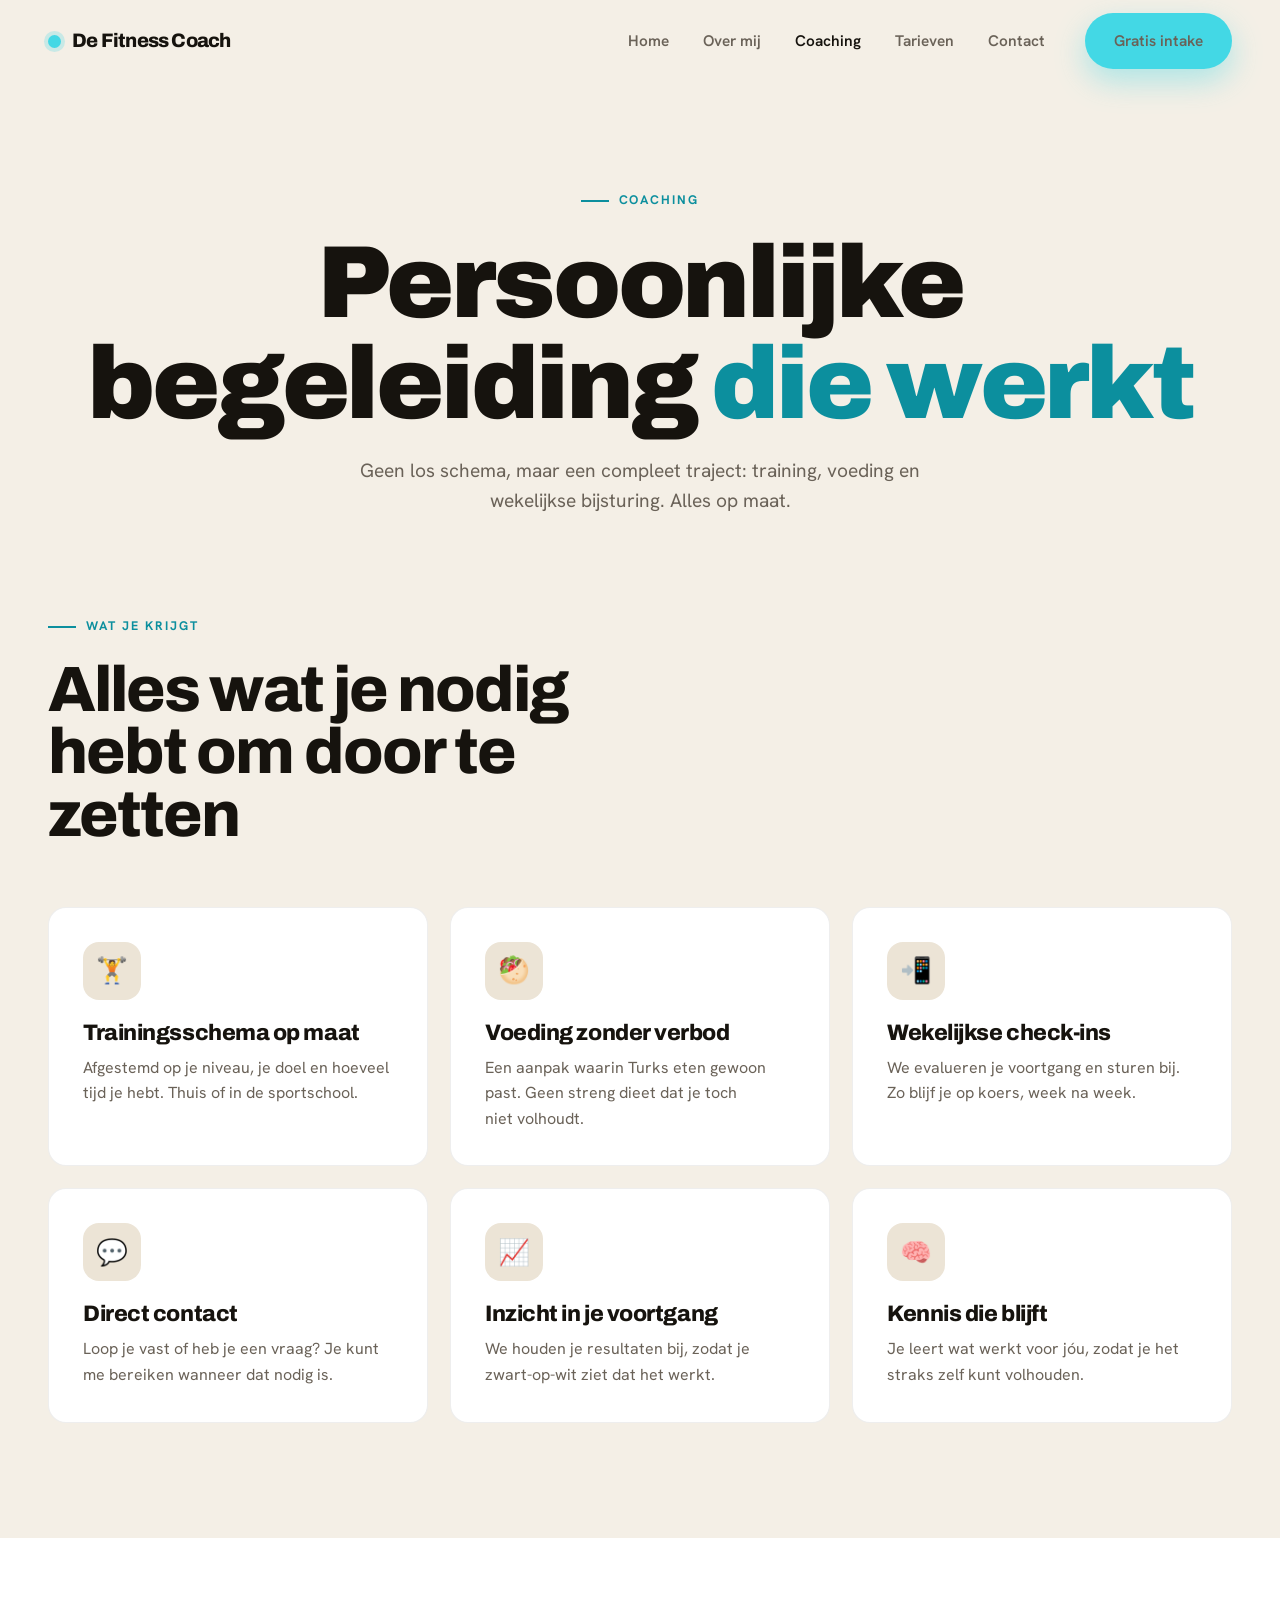
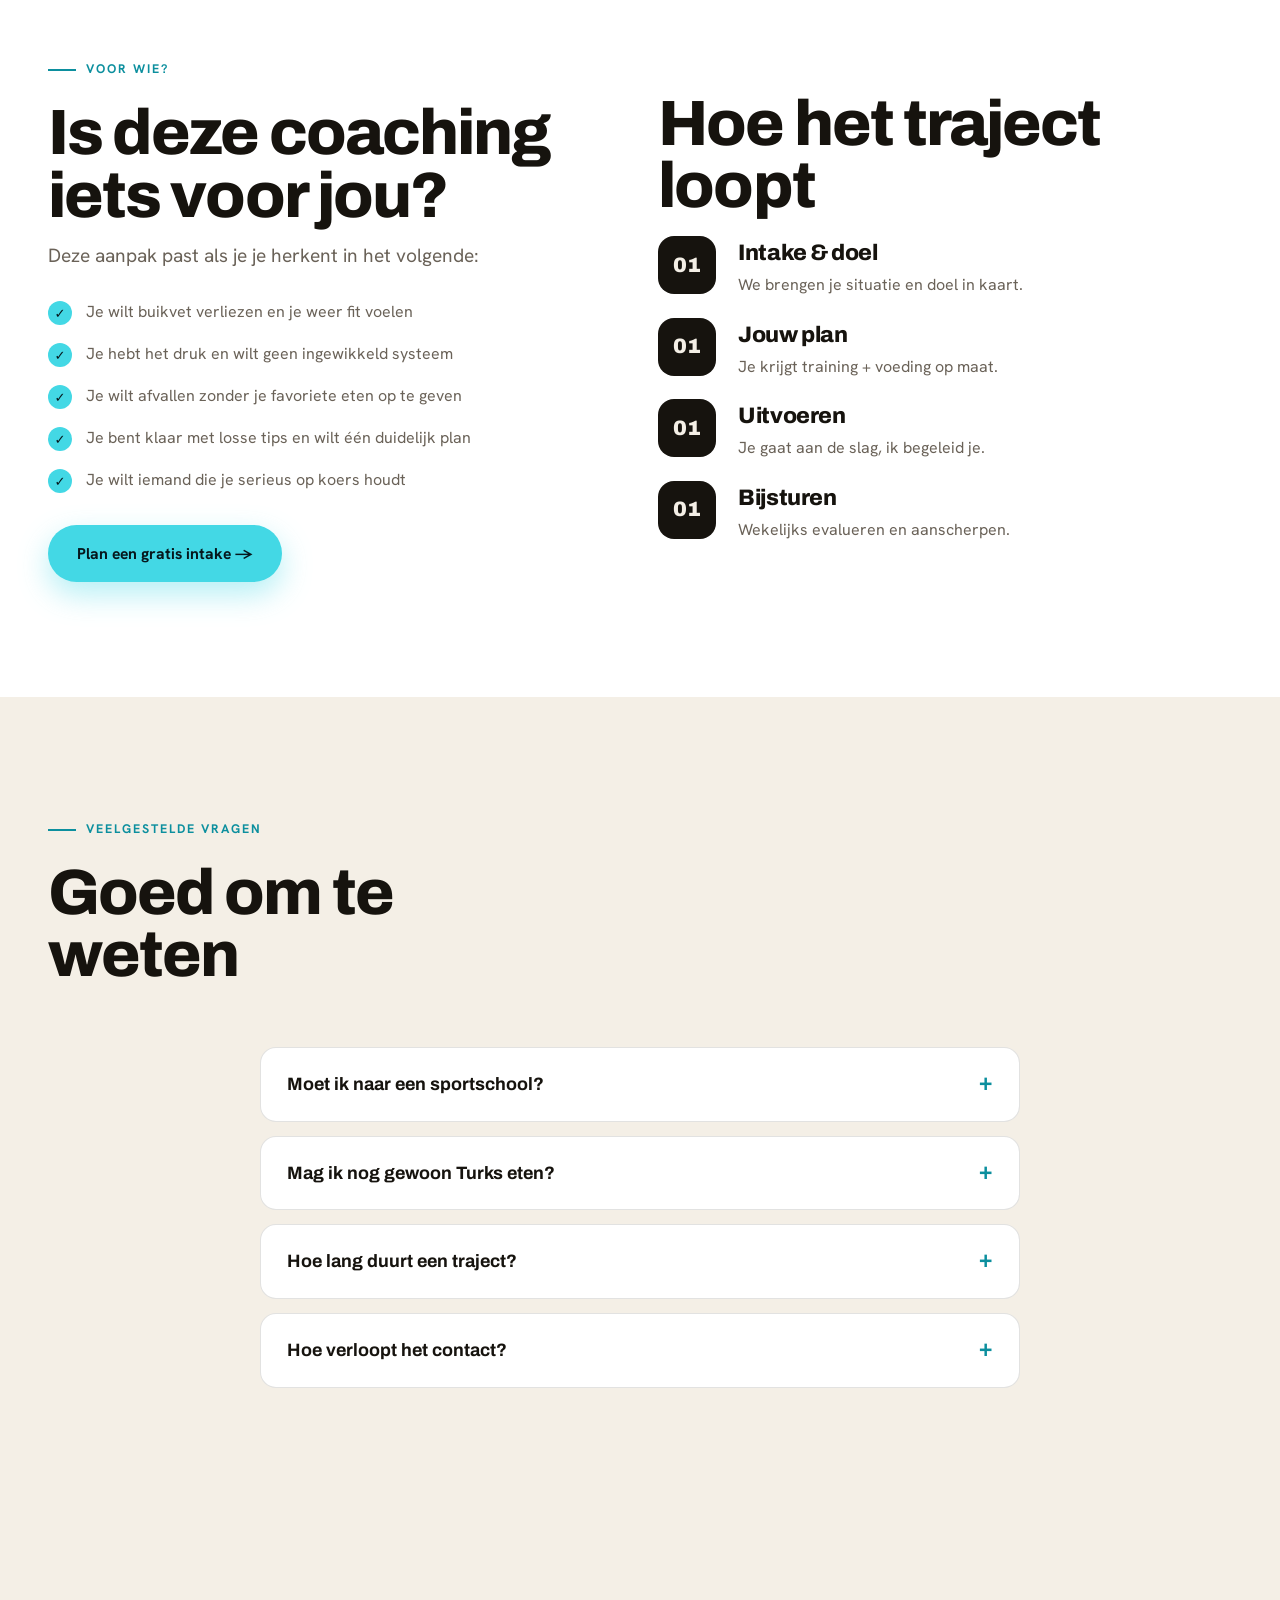
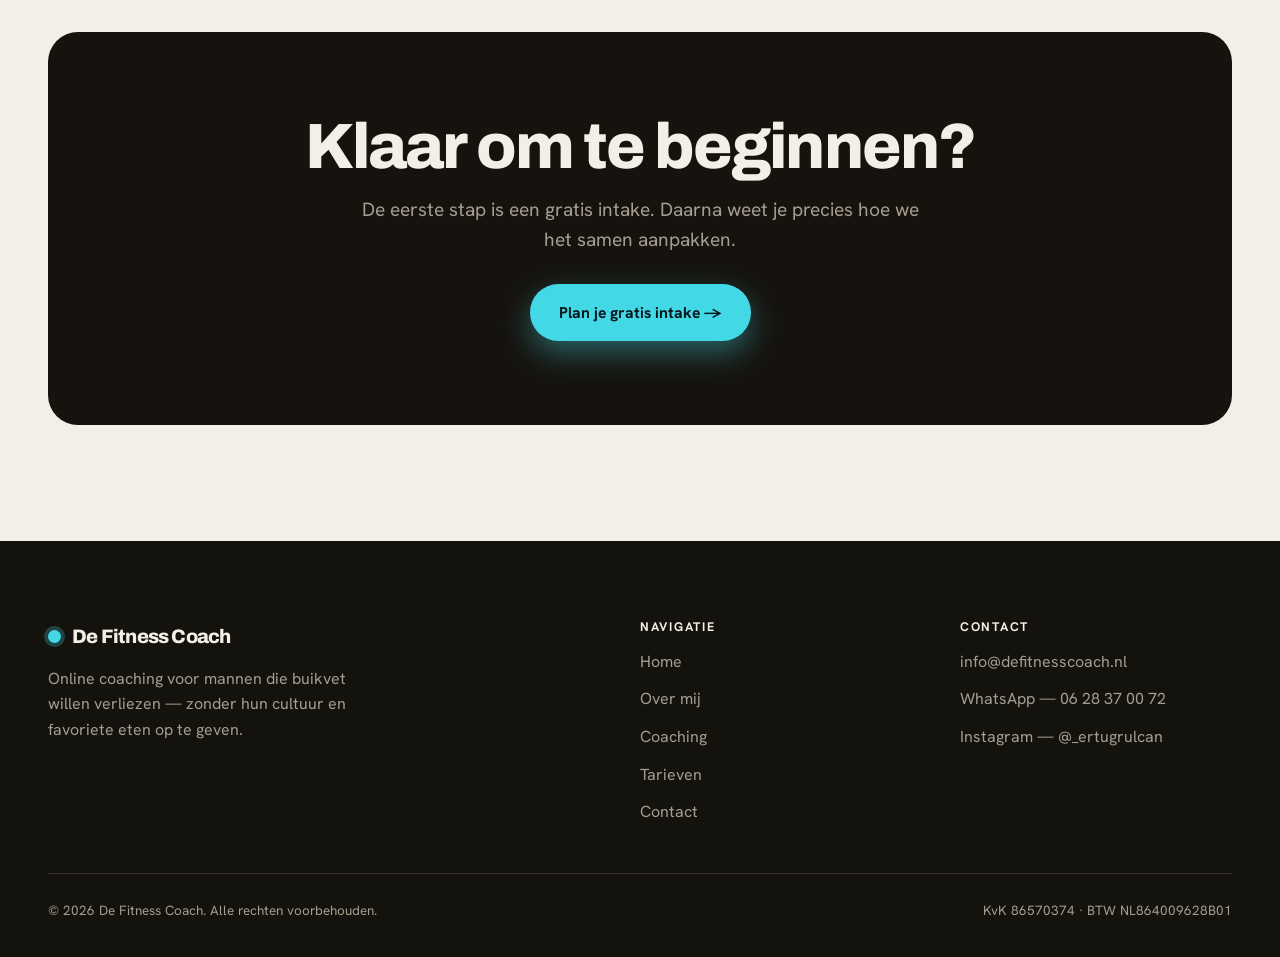
==== commit 819c9c85: "feat: volledige herbouw v3 — redactioneel licht thema + echte fotografie Aroha-geïnspireerd: cream c" ====
--- a/coaching.html
+++ b/coaching.html
@@ -7,7 +7,7 @@
   <meta name="description" content="Persoonlijke online coaching: training, voeding en begeleiding op maat. Zo werkt het." />
   <link rel="preconnect" href="https://fonts.googleapis.com" />
   <link rel="preconnect" href="https://fonts.gstatic.com" crossorigin />
-  <link href="https://fonts.googleapis.com/css2?family=Bricolage+Grotesque:opsz,wght@12..96,600;12..96,700;12..96,800&family=Hanken+Grotesk:wght@400;500;600;700;800&display=swap" rel="stylesheet" />
+  <link href="https://fonts.googleapis.com/css2?family=Archivo:wght@600;700;800;900&family=Hanken+Grotesk:wght@400;500;600;700;800&display=swap" rel="stylesheet" />
   <link rel="stylesheet" href="assets/style.css" />
 </head>
 <body>
--- a/assets/style.css
+++ b/assets/style.css
@@ -1,733 +1,365 @@
 /* =========================================================
-   DE FITNESS COACH — stylesheet (v2, bold redesign)
+   DE FITNESS COACH — stylesheet (v3, editorial light redesign)
    ---------------------------------------------------------
-   BRANDKLEUREN staan hieronder in :root.
-   Wil je de huisstijl wijzigen? Pas alleen deze hex-codes aan.
-   Lettertypes: Bricolage Grotesque (display) + Hanken Grotesk (body).
+   Geïnspireerd op moderne fitness-websites: licht/cream canvas,
+   grote display-typografie, echte fotografie, cyaan accent.
+   Brandkleuren staan in :root.
    ========================================================= */
 
 :root {
-  /* --- Brandkleuren De Fitness Coach --- */
-  --brand:      #43d8e5;   /* hoofd-accent (cyaan) */
-  --brand-2:    #8af0f8;   /* lichtere cyaan voor verlopen/gloed */
-  --brand-deep: #18a7b5;   /* diepere cyaan */
-  --brand-ink:  #06141a;   /* donkere tekst op een cyaan knop */
-
-  /* --- Basis --- */
-  --bg:         #0c1418;   /* diepe basis */
-  --bg-2:       #0f1c22;   /* iets lichter vlak voor secties */
-  --surface:    #14242b;   /* kaart-achtergrond */
-  --surface-2:  #1c333c;   /* hover / lichter vlak */
-  --text:       #f3f9fa;   /* wit-tint voor tekst */
-  --muted:      #93a9b2;   /* gedempt grijsblauw */
-  --line:       rgba(255, 255, 255, 0.08);
-  --line-strong:rgba(255, 255, 255, 0.16);
-  --border:     rgba(255, 255, 255, 0.08); /* legacy-alias */
-
-  --radius:     18px;
-  --radius-lg:  26px;
-  --maxw:       1200px;
-  --shadow:     0 24px 70px rgba(0, 0, 0, 0.55);
-  --glow:       0 0 40px rgba(67, 216, 229, 0.35);
+  /* --- Brand --- */
+  --brand:       #43d8e5;   /* bright cyaan (fills, markers, knoppen) */
+  --brand-deep:  #0c8f9e;   /* leesbare teal voor tekst op licht */
+  --brand-ink:   #06171c;   /* donkere tekst op cyaan */
+
+  /* --- Licht canvas --- */
+  --paper:       #f4efe6;   /* warme cream achtergrond */
+  --paper-2:     #ece4d6;   /* iets dieper vlak */
+  --card:        #ffffff;   /* witte kaart */
+  --ink:         #16130e;   /* warme bijna-zwart tekst */
+  --ink-soft:    #6a6258;   /* gedempte tekst */
+  --line:        rgba(22, 19, 14, 0.12);
+  --line-soft:   rgba(22, 19, 14, 0.07);
+
+  /* --- Donkere secties --- */
+  --dark:        #14120d;
+  --dark-2:      #1e1b15;
+  --on-dark:     #f4efe6;
+  --on-dark-soft:#a59d8f;
+
+  --radius:      18px;
+  --radius-lg:   30px;
+  --maxw:        1240px;
+  --shadow:      0 30px 70px rgba(22, 19, 14, 0.14);
+  --shadow-sm:   0 12px 30px rgba(22, 19, 14, 0.10);
 
   --font:         "Hanken Grotesk", system-ui, -apple-system, "Segoe UI", sans-serif;
-  --font-display: "Bricolage Grotesque", var(--font);
+  --font-display: "Archivo", var(--font);
+
+  /* legacy-aliassen zodat subpagina's blijven werken */
+  --bg: var(--paper);
+  --surface: var(--card);
+  --surface-2: var(--paper-2);
+  --text: var(--ink);
+  --muted: var(--ink-soft);
+  --border: var(--line);
 }
 
 * { box-sizing: border-box; margin: 0; padding: 0; }
-
 html { scroll-behavior: smooth; }
 
 body {
   font-family: var(--font);
-  background: var(--bg);
-  color: var(--text);
+  background: var(--paper);
+  color: var(--ink);
   line-height: 1.6;
   -webkit-font-smoothing: antialiased;
   overflow-x: hidden;
-  position: relative;
-}
-
-/* Atmosfeer: gelaagde glows + grain */
-body::before {
-  content: "";
-  position: fixed;
-  inset: 0;
-  z-index: -2;
-  background:
-    radial-gradient(1100px 700px at 78% -10%, rgba(67, 216, 229, 0.14), transparent 60%),
-    radial-gradient(900px 600px at -10% 20%, rgba(24, 167, 181, 0.10), transparent 55%),
-    radial-gradient(800px 800px at 50% 120%, rgba(67, 216, 229, 0.08), transparent 60%);
-  pointer-events: none;
-}
-body::after {
-  content: "";
-  position: fixed;
-  inset: 0;
-  z-index: -1;
-  opacity: 0.05;
-  pointer-events: none;
-  background-image: url("data:image/svg+xml,%3Csvg xmlns='http://www.w3.org/2000/svg' width='160' height='160'%3E%3Cfilter id='n'%3E%3CfeTurbulence type='fractalNoise' baseFrequency='0.85' numOctaves='3' stitchTiles='stitch'/%3E%3C/filter%3E%3Crect width='100%25' height='100%25' filter='url(%23n)'/%3E%3C/svg%3E");
 }
 
 img { max-width: 100%; display: block; }
 a { color: inherit; text-decoration: none; }
 ::selection { background: var(--brand); color: var(--brand-ink); }
-:focus-visible { outline: 2px solid var(--brand); outline-offset: 3px; border-radius: 4px; }
-
-.container {
-  width: 100%;
-  max-width: var(--maxw);
-  margin: 0 auto;
-  padding: 0 28px;
-}
+:focus-visible { outline: 2px solid var(--brand-deep); outline-offset: 3px; border-radius: 4px; }
+
+.container { width: 100%; max-width: var(--maxw); margin: 0 auto; padding: 0 28px; }
 
 /* ---------- Typografie ---------- */
 h1, h2, h3, h4 {
   font-family: var(--font-display);
-  line-height: 1.02;
+  line-height: 0.98;
   font-weight: 800;
-  letter-spacing: -0.025em;
-}
-h1 { font-size: clamp(2.9rem, 7.5vw, 6rem); }
-h2 { font-size: clamp(2rem, 4.6vw, 3.6rem); }
-h3 { font-size: 1.35rem; letter-spacing: -0.02em; }
+  letter-spacing: -0.03em;
+  color: var(--ink);
+}
+h1 { font-size: clamp(3rem, 8vw, 6.6rem); font-weight: 900; }
+h2 { font-size: clamp(2.1rem, 5vw, 4rem); font-weight: 800; }
+h3 { font-size: 1.4rem; letter-spacing: -0.02em; }
 p { text-wrap: pretty; }
-.lead { font-size: clamp(1.08rem, 1.6vw, 1.3rem); color: var(--muted); line-height: 1.55; font-family: var(--font); }
+.lead { font-family: var(--font); font-size: clamp(1.08rem, 1.5vw, 1.32rem); color: var(--ink-soft); line-height: 1.55; }
 
 .eyebrow {
-  display: inline-flex;
-  align-items: center;
-  gap: 9px;
-  font-family: var(--font);
-  font-size: 0.76rem;
-  font-weight: 700;
-  letter-spacing: 0.18em;
-  text-transform: uppercase;
-  color: var(--brand);
-  margin-bottom: 18px;
-}
-.eyebrow::before {
-  content: "";
-  width: 26px; height: 2px;
-  background: var(--brand);
-  display: inline-block;
-}
+  display: inline-flex; align-items: center; gap: 10px;
+  font-family: var(--font); font-size: 0.78rem; font-weight: 700;
+  letter-spacing: 0.16em; text-transform: uppercase; color: var(--brand-deep);
+  margin-bottom: 22px;
+}
+.eyebrow::before { content: ""; width: 28px; height: 2px; background: var(--brand-deep); }
 .eyebrow.center { justify-content: center; }
-
-.gradient-text {
-  background: linear-gradient(100deg, var(--brand), var(--brand-2));
-  -webkit-background-clip: text;
-  background-clip: text;
-  color: transparent;
-}
-.outline-text {
-  color: transparent;
-  -webkit-text-stroke: 1.5px var(--line-strong);
-}
+.eyebrow.on-dark { color: var(--brand); }
+.eyebrow.on-dark::before { background: var(--brand); }
+
+/* cyaan highlight-marker achter een woord (leesbaar + on-brand) */
+.mark {
+  background: linear-gradient(180deg, transparent 12%, var(--brand) 12% 88%, transparent 88%);
+  padding: 0 0.12em;
+  color: var(--ink);
+  border-radius: 2px;
+  box-decoration-break: clone;
+  -webkit-box-decoration-break: clone;
+}
+.gradient-text { color: var(--brand-deep); } /* legacy-alias, leesbaar op licht */
 
 /* ---------- Buttons ---------- */
 .btn {
-  display: inline-flex;
-  align-items: center;
-  gap: 9px;
-  padding: 15px 28px;
-  border-radius: 999px;
-  font-family: var(--font);
-  font-weight: 700;
-  font-size: 0.98rem;
-  cursor: pointer;
-  border: 1px solid transparent;
-  transition: transform 0.18s ease, box-shadow 0.25s ease, background 0.2s ease, border-color 0.2s ease;
+  display: inline-flex; align-items: center; gap: 9px;
+  padding: 15px 28px; border-radius: 999px;
+  font-family: var(--font); font-weight: 700; font-size: 0.98rem;
+  cursor: pointer; border: 1.5px solid transparent;
+  transition: transform 0.18s ease, box-shadow 0.25s ease, background 0.2s ease, color 0.2s ease, border-color 0.2s ease;
 }
 .btn:hover { transform: translateY(-3px); }
-.btn-primary {
-  background: linear-gradient(100deg, var(--brand), var(--brand-2));
-  color: var(--brand-ink);
-  box-shadow: 0 12px 34px rgba(67, 216, 229, 0.32);
-}
-.btn-primary:hover { box-shadow: 0 16px 44px rgba(67, 216, 229, 0.5); }
-.btn-ghost {
-  background: rgba(255, 255, 255, 0.03);
-  color: var(--text);
-  border-color: var(--line-strong);
-}
-.btn-ghost:hover { background: rgba(255, 255, 255, 0.07); border-color: var(--brand); }
+.btn-primary { background: var(--brand); color: var(--brand-ink); box-shadow: 0 12px 30px rgba(67, 216, 229, 0.4); }
+.btn-primary:hover { box-shadow: 0 18px 40px rgba(67, 216, 229, 0.55); }
+.btn-dark { background: var(--ink); color: var(--paper); }
+.btn-dark:hover { background: #000; }
+.btn-ghost { background: transparent; color: var(--ink); border-color: var(--line); }
+.btn-ghost:hover { border-color: var(--ink); background: rgba(22,19,14,0.04); }
+.btn-ghost.on-dark { color: var(--on-dark); border-color: rgba(244,239,230,0.3); }
+.btn-ghost.on-dark:hover { border-color: var(--on-dark); background: rgba(244,239,230,0.08); }
 .btn-lg { padding: 18px 34px; font-size: 1.05rem; }
 
 /* ---------- Header / nav ---------- */
-.site-header {
-  position: sticky;
-  top: 0;
-  z-index: 100;
-  transition: background 0.3s ease, border-color 0.3s ease, backdrop-filter 0.3s ease;
-  border-bottom: 1px solid transparent;
-}
-.site-header.scrolled {
-  backdrop-filter: blur(16px);
-  background: rgba(8, 14, 18, 0.78);
-  border-bottom: 1px solid var(--line);
-}
-.nav {
-  display: flex;
-  align-items: center;
-  justify-content: space-between;
-  height: 78px;
-}
-.brand {
-  display: flex;
-  align-items: center;
-  gap: 11px;
-  font-family: var(--font-display);
-  font-weight: 800;
-  font-size: 1.18rem;
-  letter-spacing: -0.03em;
-}
-.brand .dot {
-  width: 13px; height: 13px; border-radius: 50%;
-  background: linear-gradient(135deg, var(--brand), var(--brand-2));
-  box-shadow: 0 0 18px var(--brand);
-}
-.nav-links {
-  display: flex;
-  align-items: center;
-  gap: 32px;
-  list-style: none;
-}
-.nav-links a {
-  font-size: 0.96rem;
-  color: var(--muted);
-  font-weight: 600;
-  transition: color 0.15s ease;
-  position: relative;
-}
-.nav-links > li > a:not(.btn)::after {
-  content: "";
-  position: absolute;
-  left: 0; bottom: -6px;
-  width: 0; height: 2px;
-  background: var(--brand);
-  transition: width 0.22s ease;
-}
-.nav-links > li > a:not(.btn):hover::after,
-.nav-links > li > a.active::after { width: 100%; }
-.nav-links a:hover, .nav-links a.active { color: var(--text); }
+.site-header { position: sticky; top: 0; z-index: 100; transition: background 0.3s ease, box-shadow 0.3s ease; }
+.site-header.scrolled { background: rgba(244, 239, 230, 0.85); backdrop-filter: blur(14px); box-shadow: 0 1px 0 var(--line-soft); }
+.nav { display: flex; align-items: center; justify-content: space-between; height: 82px; }
+.brand { display: flex; align-items: center; gap: 11px; font-family: var(--font-display); font-weight: 800; font-size: 1.22rem; letter-spacing: -0.04em; }
+.brand .dot { width: 13px; height: 13px; border-radius: 50%; background: var(--brand); box-shadow: 0 0 0 4px rgba(67,216,229,0.25); }
+.nav-links { display: flex; align-items: center; gap: 34px; list-style: none; }
+.nav-links a { font-size: 0.96rem; color: var(--ink-soft); font-weight: 600; transition: color 0.15s ease; }
+.nav-links a:hover, .nav-links a.active { color: var(--ink); }
 .nav-cta { margin-left: 6px; }
-.nav-toggle {
-  display: none;
-  background: rgba(255,255,255,0.03);
-  border: 1px solid var(--line-strong);
-  border-radius: 12px;
-  width: 46px; height: 46px;
-  cursor: pointer;
-  color: var(--text);
-  font-size: 1.4rem;
-}
+.nav-toggle { display: none; background: transparent; border: 1.5px solid var(--line); border-radius: 12px; width: 46px; height: 46px; cursor: pointer; color: var(--ink); font-size: 1.4rem; }
 
 /* ---------- Sections ---------- */
-section { padding: clamp(64px, 9vw, 120px) 0; position: relative; }
-.section-alt { background: var(--bg-2); border-top: 1px solid var(--line); border-bottom: 1px solid var(--line); }
-.section-head { max-width: 64ch; margin: 0 0 56px; }
+section { padding: clamp(64px, 9vw, 130px) 0; position: relative; }
+.section-alt { background: var(--paper-2); }
+.section-head { max-width: 60ch; margin: 0 0 60px; }
 .section-head.center { text-align: center; margin-left: auto; margin-right: auto; }
-.section-head .lead { margin-top: 16px; }
-.section-index {
-  font-family: var(--font-display);
-  font-size: 0.85rem;
-  font-weight: 700;
-  color: var(--brand);
-  letter-spacing: 0.1em;
-  display: block;
-  margin-bottom: 10px;
-}
-
-/* ---------- Hero (algemeen, gecentreerd — voor subpagina's) ---------- */
-.hero {
-  position: relative;
-  padding: clamp(70px, 11vw, 130px) 0 clamp(50px, 8vw, 90px);
-  text-align: center;
-  overflow: hidden;
-}
-.hero h1 { max-width: 16ch; margin: 0 auto 22px; }
+.section-head .lead { margin-top: 18px; }
+.section-index { display: inline-block; font-family: var(--font-display); font-size: 0.85rem; font-weight: 700; color: var(--brand-deep); letter-spacing: 0.08em; margin-bottom: 14px; }
+
+/* ---------- HERO (home) ---------- */
+.hero-home { padding: clamp(28px, 4vw, 56px) 0 clamp(48px, 6vw, 80px); }
+.hero-top { display: grid; grid-template-columns: 1.5fr 1fr; gap: clamp(28px, 5vw, 64px); align-items: end; margin-bottom: 44px; }
+.hero-home h1 { margin-bottom: 4px; }
+.hero-home h1 .line { display: block; }
+.hero-panel { padding-bottom: 8px; }
+.hero-panel .lead { font-size: 1.05rem; margin-bottom: 24px; }
+.hero-actions { display: flex; gap: 14px; flex-wrap: wrap; }
+
+.avatars { display: flex; align-items: center; gap: 14px; margin-bottom: 22px; }
+.avatars .stack { display: flex; }
+.avatars .stack img, .avatars .stack span {
+  width: 46px; height: 46px; border-radius: 50%; object-fit: cover;
+  border: 3px solid var(--paper); margin-left: -14px;
+}
+.avatars .stack :first-child { margin-left: 0; }
+.avatars .stack span { background: var(--brand); color: var(--brand-ink); display: grid; place-items: center; font-family: var(--font-display); font-weight: 800; font-size: 0.8rem; }
+.avatars .meta b { font-family: var(--font-display); font-size: 1.05rem; display: block; }
+.avatars .meta span { font-size: 0.85rem; color: var(--ink-soft); }
+
+.pill-tabs { display: flex; gap: 8px; flex-wrap: wrap; }
+.pill-tabs span { font-size: 0.82rem; font-weight: 600; padding: 7px 14px; border: 1px solid var(--line); border-radius: 999px; color: var(--ink-soft); }
+
+/* grote hero-foto band */
+.hero-photo { position: relative; border-radius: var(--radius-lg); overflow: hidden; aspect-ratio: 16 / 8; box-shadow: var(--shadow); }
+.hero-photo img { width: 100%; height: 100%; object-fit: cover; object-position: center 35%; }
+.hero-photo::after { content: ""; position: absolute; inset: 0; background: linear-gradient(180deg, transparent 50%, rgba(20,18,13,0.35)); }
+
+/* zwevende kaartjes op beeld */
+.float-card {
+  position: absolute; z-index: 2;
+  background: rgba(255,255,255,0.92); backdrop-filter: blur(8px);
+  border-radius: 16px; padding: 14px 18px; box-shadow: var(--shadow-sm);
+  display: flex; align-items: center; gap: 12px;
+}
+.float-card .fi { width: 40px; height: 40px; border-radius: 12px; background: var(--brand); color: var(--brand-ink); display: grid; place-items: center; font-size: 1.2rem; flex: 0 0 40px; }
+.float-card b { font-family: var(--font-display); font-size: 1.15rem; display: block; line-height: 1; }
+.float-card span { font-size: 0.8rem; color: var(--ink-soft); }
+.float-card.tl { top: 20px; left: 20px; }
+.float-card.br { bottom: 20px; right: 20px; }
+.float-card .pulse { width: 10px; height: 10px; border-radius: 50%; background: var(--brand-deep); box-shadow: 0 0 0 0 rgba(12,143,158,0.5); animation: pulse 2s infinite; }
+@keyframes pulse { 0%{box-shadow:0 0 0 0 rgba(12,143,158,0.5);} 70%{box-shadow:0 0 0 12px rgba(12,143,158,0);} 100%{box-shadow:0 0 0 0 rgba(12,143,158,0);} }
+
+/* ---------- Hero (subpagina's) ---------- */
+.hero { padding: clamp(56px, 8vw, 110px) 0 clamp(40px, 6vw, 72px); text-align: center; }
+.hero h1 { max-width: 18ch; margin: 0 auto 22px; }
 .hero .lead { max-width: 56ch; margin: 0 auto 34px; }
-.hero-actions { display: flex; gap: 14px; justify-content: center; flex-wrap: wrap; }
-.hero-trust {
-  margin-top: 40px;
-  color: var(--muted);
-  font-size: 0.92rem;
-  display: flex;
-  gap: 28px;
-  justify-content: center;
-  flex-wrap: wrap;
-}
-.hero-trust b { color: var(--text); }
-
-/* ---------- Hero home (asymmetrisch met mediapaneel) ---------- */
-.hero-home {
-  text-align: left;
-  padding: clamp(48px, 7vw, 96px) 0 clamp(56px, 8vw, 100px);
-}
-.hero-grid {
-  display: grid;
-  grid-template-columns: 1.15fr 0.85fr;
-  gap: clamp(32px, 5vw, 70px);
-  align-items: center;
-}
-.hero-home h1 { max-width: none; margin: 0 0 24px; }
-.hero-home .lead { max-width: 48ch; margin: 0 0 34px; }
-.hero-home .hero-actions { justify-content: flex-start; }
-.hero-stats {
-  display: flex;
-  gap: 30px;
-  margin-top: 42px;
-  flex-wrap: wrap;
-}
-.hero-stat .n {
-  font-family: var(--font-display);
-  font-size: clamp(1.7rem, 3vw, 2.4rem);
-  font-weight: 800;
-  line-height: 1;
-  color: var(--text);
-}
-.hero-stat .l { font-size: 0.84rem; color: var(--muted); margin-top: 6px; max-width: 16ch; }
-.hero-stat .n span { color: var(--brand); }
-
-/* Mediapaneel (art-directed beeldslot) */
-.media-frame {
-  position: relative;
-  aspect-ratio: 4 / 5;
-  border-radius: var(--radius-lg);
-  overflow: hidden;
-  border: 1px solid var(--line-strong);
-  background:
-    radial-gradient(120% 90% at 70% 0%, rgba(67, 216, 229, 0.28), transparent 55%),
-    linear-gradient(160deg, var(--surface-2), var(--bg));
-  box-shadow: var(--shadow);
-  display: grid;
-  place-items: center;
-  isolation: isolate;
-}
-.media-frame img { width: 100%; height: 100%; object-fit: cover; }
-.media-frame::after {
-  content: "";
-  position: absolute; inset: 0;
-  background-image: url("data:image/svg+xml,%3Csvg xmlns='http://www.w3.org/2000/svg' width='120' height='120'%3E%3Cfilter id='n'%3E%3CfeTurbulence type='fractalNoise' baseFrequency='0.9' numOctaves='2'/%3E%3C/filter%3E%3Crect width='100%25' height='100%25' filter='url(%23n)'/%3E%3C/svg%3E");
-  opacity: 0.08;
-  z-index: 1;
-}
-.media-frame .slot-mark {
-  text-align: center;
-  color: var(--muted);
-  font-size: 0.85rem;
-  z-index: 2;
-  padding: 24px;
-}
-.media-frame .slot-mark .glyph {
-  font-size: 2.6rem;
-  margin-bottom: 12px;
-  filter: drop-shadow(0 0 18px rgba(67,216,229,0.5));
-}
-/* Zwevend kaartje op het mediapaneel */
-.media-badge {
-  position: absolute;
-  left: 18px; bottom: 18px;
-  z-index: 3;
-  background: rgba(8, 14, 18, 0.72);
-  backdrop-filter: blur(10px);
-  border: 1px solid var(--line-strong);
-  border-radius: 16px;
-  padding: 14px 18px;
-  display: flex;
-  align-items: center;
-  gap: 12px;
-}
-.media-badge .pulse {
-  width: 10px; height: 10px; border-radius: 50%;
-  background: var(--brand);
-  box-shadow: 0 0 0 0 rgba(67,216,229,0.6);
-  animation: pulse 2s infinite;
-}
-@keyframes pulse {
-  0%   { box-shadow: 0 0 0 0 rgba(67,216,229,0.55); }
-  70%  { box-shadow: 0 0 0 12px rgba(67,216,229,0); }
-  100% { box-shadow: 0 0 0 0 rgba(67,216,229,0); }
-}
-.media-badge b { font-family: var(--font-display); display: block; font-size: 1rem; }
-.media-badge span { font-size: 0.78rem; color: var(--muted); }
-
-/* ---------- Marquee ---------- */
-.marquee {
-  border-top: 1px solid var(--line);
-  border-bottom: 1px solid var(--line);
-  padding: 22px 0;
-  overflow: hidden;
-  white-space: nowrap;
-  background: rgba(255,255,255,0.015);
-}
-.marquee-track {
-  display: inline-flex;
-  gap: 56px;
-  align-items: center;
-  animation: scroll-x 28s linear infinite;
-}
-.marquee:hover .marquee-track { animation-play-state: paused; }
-.marquee span {
-  font-family: var(--font-display);
-  font-weight: 700;
-  font-size: clamp(1.1rem, 2vw, 1.7rem);
-  color: var(--muted);
-  letter-spacing: -0.01em;
-  display: inline-flex;
-  align-items: center;
-  gap: 56px;
-}
-.marquee span::after {
-  content: "✦";
-  color: var(--brand);
-  font-size: 0.9em;
-}
-@keyframes scroll-x { to { transform: translateX(-50%); } }
+.hero .hero-actions { justify-content: center; }
+.hero-trust { margin-top: 40px; color: var(--ink-soft); font-size: 0.92rem; display: flex; gap: 28px; justify-content: center; flex-wrap: wrap; }
+.hero-trust b { color: var(--ink); }
+
+/* ---------- Stats band ---------- */
+.stats-band { display: grid; grid-template-columns: repeat(4, 1fr); gap: 0; border: 1px solid var(--line); border-radius: var(--radius-lg); overflow: hidden; background: var(--card); }
+.stat-box { text-align: center; padding: 38px 20px; border-right: 1px solid var(--line); }
+.stat-box:last-child { border-right: none; }
+.stat-box .n { font-family: var(--font-display); font-size: clamp(2.4rem, 4vw, 3.4rem); font-weight: 900; line-height: 1; color: var(--ink); }
+.stat-box .n em { color: var(--brand-deep); font-style: normal; }
+.stat-box .l { color: var(--ink-soft); margin-top: 10px; font-size: 0.92rem; }
 
 /* ---------- Cards / grid ---------- */
 .grid { display: grid; gap: 22px; }
+.grid-2 { grid-template-columns: repeat(2, 1fr); }
 .grid-3 { grid-template-columns: repeat(3, 1fr); }
-.grid-2 { grid-template-columns: repeat(2, 1fr); }
 .grid-4 { grid-template-columns: repeat(4, 1fr); }
 
-.card {
-  background: linear-gradient(180deg, var(--surface), var(--bg-2));
-  border: 1px solid var(--line);
-  border-radius: var(--radius);
-  padding: 32px;
-  transition: transform 0.2s ease, border-color 0.2s ease, box-shadow 0.2s ease;
-  position: relative;
-  overflow: hidden;
-}
-.card:hover { transform: translateY(-6px); border-color: rgba(67, 216, 229, 0.5); box-shadow: 0 20px 50px rgba(0,0,0,0.4); }
-.card .icon {
-  width: 56px; height: 56px;
-  display: grid; place-items: center;
-  border-radius: 16px;
-  background: radial-gradient(circle at 30% 20%, rgba(67,216,229,0.22), var(--surface-2));
-  border: 1px solid var(--line-strong);
-  font-size: 1.6rem;
-  margin-bottom: 22px;
-}
+.card { background: var(--card); border: 1px solid var(--line-soft); border-radius: var(--radius); padding: 34px; transition: transform 0.2s ease, box-shadow 0.2s ease; position: relative; }
+.card:hover { transform: translateY(-6px); box-shadow: var(--shadow-sm); }
+.card .icon { width: 58px; height: 58px; display: grid; place-items: center; border-radius: 16px; background: var(--paper-2); font-size: 1.6rem; margin-bottom: 22px; }
 .card h3 { margin-bottom: 11px; }
-.card p { color: var(--muted); }
-.card .num {
-  font-family: var(--font-display);
-  position: absolute;
-  top: 18px; right: 24px;
-  font-size: 2.6rem;
-  font-weight: 800;
-  color: var(--line-strong);
-  -webkit-text-stroke: 1px var(--line-strong);
-  -webkit-text-fill-color: transparent;
-}
-
-/* Feature card (donker, accentlijn) */
-.feature {
-  border-radius: var(--radius);
-  padding: 30px;
-  background: var(--bg-2);
-  border: 1px solid var(--line);
-  display: flex;
-  gap: 18px;
-  align-items: flex-start;
-  transition: border-color 0.2s ease, transform 0.2s ease;
-}
-.feature:hover { border-color: rgba(67,216,229,0.45); transform: translateY(-4px); }
-.feature .fi { font-size: 1.5rem; color: var(--brand); flex: 0 0 auto; }
-.feature h3 { font-size: 1.1rem; margin-bottom: 6px; }
-.feature p { color: var(--muted); font-size: 0.95rem; }
-
-/* ---------- Split (about / verhaal) ---------- */
-.split {
-  display: grid;
-  grid-template-columns: 1fr 1.05fr;
-  gap: clamp(36px, 5vw, 64px);
-  align-items: center;
-}
-.split img { border-radius: var(--radius-lg); border: 1px solid var(--line-strong); }
-.photo-placeholder {
-  position: relative;
-  aspect-ratio: 4 / 5;
-  border-radius: var(--radius-lg);
-  border: 1px solid var(--line-strong);
-  overflow: hidden;
-  background:
-    radial-gradient(120% 90% at 70% 0%, rgba(67, 216, 229, 0.26), transparent 55%),
-    linear-gradient(160deg, var(--surface-2), var(--bg));
-  display: grid;
-  place-items: center;
-  color: var(--muted);
-  text-align: center;
-  padding: 24px;
-  box-shadow: var(--shadow);
-}
-.photo-placeholder::after {
-  content: "";
-  position: absolute; inset: 0;
-  background-image: url("data:image/svg+xml,%3Csvg xmlns='http://www.w3.org/2000/svg' width='120' height='120'%3E%3Cfilter id='n'%3E%3CfeTurbulence type='fractalNoise' baseFrequency='0.9' numOctaves='2'/%3E%3C/filter%3E%3Crect width='100%25' height='100%25' filter='url(%23n)'/%3E%3C/svg%3E");
-  opacity: 0.07;
-}
-
-.checklist { list-style: none; margin-top: 26px; display: grid; gap: 15px; }
-.checklist li { display: flex; gap: 13px; align-items: flex-start; color: var(--muted); }
-.checklist li::before {
-  content: "✓";
-  color: var(--brand-ink);
-  font-weight: 800;
-  background: var(--brand);
-  border-radius: 50%;
-  width: 24px; height: 24px;
-  display: grid; place-items: center;
-  flex: 0 0 24px;
-  font-size: 0.82rem;
-  margin-top: 2px;
-}
+.card p { color: var(--ink-soft); }
+.card .num { font-family: var(--font-display); position: absolute; top: 22px; right: 28px; font-size: 2.4rem; font-weight: 900; color: var(--line); }
+
+.feature { background: var(--card); border: 1px solid var(--line-soft); border-radius: var(--radius); padding: 30px; display: flex; gap: 18px; align-items: flex-start; transition: transform 0.2s ease, box-shadow 0.2s ease; }
+.feature:hover { transform: translateY(-4px); box-shadow: var(--shadow-sm); }
+.feature .fi { width: 50px; height: 50px; flex: 0 0 50px; display: grid; place-items: center; border-radius: 14px; background: var(--brand); color: var(--brand-ink); font-size: 1.4rem; }
+.feature h3 { font-size: 1.12rem; margin-bottom: 6px; }
+.feature p { color: var(--ink-soft); font-size: 0.96rem; }
+
+/* ---------- Annotated photo (groot beeld + zwevende labels) ---------- */
+.annotated { position: relative; border-radius: var(--radius-lg); overflow: hidden; aspect-ratio: 3 / 2; box-shadow: var(--shadow); }
+.annotated img { width: 100%; height: 100%; object-fit: cover; }
+.annotated::after { content: ""; position: absolute; inset: 0; background: linear-gradient(110deg, rgba(20,18,13,0.5), transparent 60%); }
+
+/* ---------- Split ---------- */
+.split { display: grid; grid-template-columns: 1fr 1.05fr; gap: clamp(36px, 5vw, 70px); align-items: center; }
+.split-media { border-radius: var(--radius-lg); overflow: hidden; aspect-ratio: 4 / 5; box-shadow: var(--shadow); position: relative; }
+.split-media img { width: 100%; height: 100%; object-fit: cover; }
+
+/* placeholder voor eigen foto (nu gevuld met stockbeeld of slot) */
+.photo-placeholder { position: relative; aspect-ratio: 4 / 5; border-radius: var(--radius-lg); overflow: hidden; border: 1px solid var(--line); background: var(--paper-2); display: grid; place-items: center; color: var(--ink-soft); text-align: center; padding: 24px; }
+
+.checklist { list-style: none; margin-top: 28px; display: grid; gap: 16px; }
+.checklist li { display: flex; gap: 14px; align-items: flex-start; color: var(--ink-soft); }
+.checklist li::before { content: "✓"; color: var(--brand-ink); font-weight: 800; background: var(--brand); border-radius: 50%; width: 24px; height: 24px; display: grid; place-items: center; flex: 0 0 24px; font-size: 0.82rem; margin-top: 2px; }
 
 /* ---------- Steps ---------- */
-.steps { counter-reset: step; display: grid; gap: 26px; }
-.step { position: relative; padding-left: 78px; }
-.step::before {
-  counter-increment: step;
-  content: "0" counter(step);
-  position: absolute; left: 0; top: -4px;
-  font-family: var(--font-display);
-  font-weight: 800;
-  font-size: 1.3rem;
-  width: 56px; height: 56px;
-  display: grid; place-items: center;
-  border-radius: 16px;
-  background: linear-gradient(135deg, var(--brand), var(--brand-2));
-  color: var(--brand-ink);
-  box-shadow: var(--glow);
-}
+.steps { counter-reset: step; display: grid; gap: 28px; }
+.step { position: relative; padding-left: 80px; }
+.step::before { counter-increment: step; content: "0" counter(step); position: absolute; left: 0; top: -6px; font-family: var(--font-display); font-weight: 900; font-size: 1.3rem; width: 58px; height: 58px; display: grid; place-items: center; border-radius: 16px; background: var(--ink); color: var(--paper); }
 .step h3 { margin-bottom: 8px; }
-.step p { color: var(--muted); }
-
-/* ---------- Stats band ---------- */
-.stats-band { display: grid; grid-template-columns: repeat(4, 1fr); gap: 24px; }
-.stat-box {
-  text-align: center;
-  padding: 30px 18px;
-  border-radius: var(--radius);
-  border: 1px solid var(--line);
-  background: var(--bg-2);
-}
-.stat-box .n {
-  font-family: var(--font-display);
-  font-size: clamp(2.2rem, 4vw, 3.2rem);
-  font-weight: 800;
-  line-height: 1;
-  color: var(--brand);
-}
-.stat-box .l { color: var(--muted); margin-top: 10px; font-size: 0.92rem; }
-
-/* ---------- Pricing ---------- */
-.price-card { position: relative; display: flex; flex-direction: column; }
-.price-card.featured {
-  border-color: var(--brand);
-  box-shadow: 0 0 0 1px var(--brand), var(--shadow);
-  background: linear-gradient(180deg, var(--surface-2), var(--bg-2));
-}
-.price-badge {
-  position: absolute; top: -14px; left: 50%; transform: translateX(-50%);
-  background: linear-gradient(100deg, var(--brand), var(--brand-2));
-  color: var(--brand-ink);
-  font-family: var(--font);
-  font-size: 0.74rem; font-weight: 800;
-  padding: 6px 16px; border-radius: 999px;
-  text-transform: uppercase; letter-spacing: 0.08em;
-  white-space: nowrap;
-}
+.step p { color: var(--ink-soft); }
+
+/* ---------- Program cards (pricing/pakketten) ---------- */
+.price-card { position: relative; display: flex; flex-direction: column; background: var(--card); border: 1px solid var(--line); border-radius: var(--radius-lg); padding: 36px; }
+.price-card.featured { background: var(--ink); color: var(--paper); border-color: var(--ink); }
+.price-card.featured h3, .price-card.featured .price { color: var(--paper); }
+.price-card.featured > p { color: var(--on-dark-soft); }
+.price-card.featured ul li { color: #d8d2c6; }
+.price-card.featured ul li::before { background: var(--brand); }
+.price-badge { position: absolute; top: -14px; left: 36px; background: var(--brand); color: var(--brand-ink); font-family: var(--font); font-size: 0.74rem; font-weight: 800; padding: 6px 16px; border-radius: 999px; text-transform: uppercase; letter-spacing: 0.08em; }
 .price-card h3 { font-size: 1.5rem; }
-.price { font-family: var(--font-display); font-size: 3rem; font-weight: 800; margin: 14px 0 4px; letter-spacing: -0.03em; }
-.price small { font-size: 1rem; color: var(--muted); font-weight: 600; font-family: var(--font); }
-.price-card > p { color: var(--muted); }
-.price-card ul { list-style: none; margin: 24px 0 28px; display: grid; gap: 13px; flex: 1; }
-.price-card ul li { color: var(--muted); display: flex; gap: 11px; align-items: flex-start; }
-.price-card ul li::before {
-  content: "✓"; color: var(--brand-ink); background: var(--brand);
-  border-radius: 50%; width: 21px; height: 21px; flex: 0 0 21px;
-  display: grid; place-items: center; font-size: 0.72rem; font-weight: 800; margin-top: 3px;
-}
+.price { font-family: var(--font-display); font-size: 3.1rem; font-weight: 900; margin: 14px 0 4px; letter-spacing: -0.04em; }
+.price small { font-size: 1rem; color: var(--ink-soft); font-weight: 600; font-family: var(--font); }
+.price-card > p { color: var(--ink-soft); }
+.price-card ul { list-style: none; margin: 26px 0 30px; display: grid; gap: 13px; flex: 1; }
+.price-card ul li { color: var(--ink-soft); display: flex; gap: 11px; align-items: flex-start; }
+.price-card ul li::before { content: "✓"; color: var(--brand-ink); background: var(--brand); border-radius: 50%; width: 21px; height: 21px; flex: 0 0 21px; display: grid; place-items: center; font-size: 0.72rem; font-weight: 800; margin-top: 3px; }
 
 /* ---------- Testimonials ---------- */
-.quote-card {
-  background: linear-gradient(180deg, var(--surface), var(--bg-2));
-  border: 1px solid var(--line);
-  border-radius: var(--radius);
-  padding: 32px;
-}
-.stars { color: var(--brand); letter-spacing: 3px; margin-bottom: 16px; font-size: 0.95rem; }
-.quote { font-size: 1.08rem; line-height: 1.55; }
-.quote-author { margin-top: 22px; font-weight: 700; display: flex; align-items: center; gap: 12px; }
-.quote-author .av {
-  width: 44px; height: 44px; border-radius: 50%;
-  background: linear-gradient(135deg, var(--brand), var(--brand-deep));
-  display: grid; place-items: center;
-  color: var(--brand-ink); font-family: var(--font-display); font-weight: 800;
-  flex: 0 0 44px;
-}
-.quote-author span { display: block; color: var(--muted); font-weight: 500; font-size: 0.86rem; }
-
-/* ---------- CTA band ---------- */
-.cta-band {
-  position: relative;
-  overflow: hidden;
-  background:
-    radial-gradient(circle at 85% 10%, rgba(67, 216, 229, 0.3), transparent 50%),
-    linear-gradient(120deg, var(--surface-2), var(--bg-2));
-  border: 1px solid var(--line-strong);
-  border-radius: var(--radius-lg);
-  padding: clamp(44px, 7vw, 84px);
-  text-align: center;
-}
-.cta-band h2 { max-width: 20ch; margin: 0 auto 16px; }
-.cta-band .lead { max-width: 52ch; margin: 0 auto 30px; }
+.quote-card { background: var(--card); border: 1px solid var(--line-soft); border-radius: var(--radius); padding: 34px; box-shadow: var(--shadow-sm); }
+.stars { color: var(--brand-deep); letter-spacing: 3px; margin-bottom: 16px; font-size: 0.95rem; }
+.quote { font-size: 1.1rem; line-height: 1.55; color: var(--ink); }
+.quote-author { margin-top: 24px; font-weight: 700; display: flex; align-items: center; gap: 13px; }
+.quote-author .av { width: 48px; height: 48px; border-radius: 50%; object-fit: cover; flex: 0 0 48px; background: var(--brand); color: var(--brand-ink); display: grid; place-items: center; font-family: var(--font-display); font-weight: 800; }
+.quote-author span { display: block; color: var(--ink-soft); font-weight: 500; font-size: 0.86rem; }
+
+/* ---------- Dark section (CTA / dramatisch) ---------- */
+.dark-section { background: var(--dark); color: var(--on-dark); }
+.dark-section h2, .dark-section h3 { color: var(--on-dark); }
+.dark-section .lead { color: var(--on-dark-soft); }
+.cta-photo { position: relative; border-radius: var(--radius-lg); overflow: hidden; padding: clamp(48px, 8vw, 100px) clamp(28px, 6vw, 80px); isolation: isolate; }
+.cta-photo img { position: absolute; inset: 0; width: 100%; height: 100%; object-fit: cover; z-index: -2; }
+.cta-photo::after { content: ""; position: absolute; inset: 0; z-index: -1; background: linear-gradient(120deg, rgba(20,18,13,0.92), rgba(20,18,13,0.55)); }
+.cta-photo h2 { color: var(--on-dark); max-width: 20ch; }
+.cta-photo .lead { color: #d8d2c6; max-width: 52ch; margin: 16px 0 30px; }
+
+/* legacy .cta-band -> licht blok */
+.cta-band { background: var(--ink); color: var(--paper); border-radius: var(--radius-lg); padding: clamp(44px, 7vw, 84px); text-align: center; }
+.cta-band h2 { color: var(--paper); max-width: 20ch; margin: 0 auto 16px; }
+.cta-band .lead { color: var(--on-dark-soft); max-width: 52ch; margin: 0 auto 30px; }
 
 /* ---------- FAQ ---------- */
 .faq { max-width: 820px; margin: 0 auto; }
-.faq details {
-  border: 1px solid var(--line);
-  border-radius: 16px;
-  padding: 20px 24px;
-  background: var(--bg-2);
-  margin-bottom: 14px;
-  cursor: pointer;
-  transition: border-color 0.2s ease;
-}
-.faq details[open] { border-color: rgba(67,216,229,0.4); }
-.faq summary {
-  font-family: var(--font-display);
-  font-weight: 700;
-  font-size: 1.08rem;
-  list-style: none;
-  display: flex; justify-content: space-between; gap: 16px;
-}
+.faq details { border: 1px solid var(--line); border-radius: 16px; padding: 22px 26px; background: var(--card); margin-bottom: 14px; cursor: pointer; transition: box-shadow 0.2s ease; }
+.faq details[open] { box-shadow: var(--shadow-sm); }
+.faq summary { font-family: var(--font-display); font-weight: 700; font-size: 1.12rem; list-style: none; display: flex; justify-content: space-between; gap: 16px; }
 .faq summary::-webkit-details-marker { display: none; }
-.faq summary::after { content: "+"; color: var(--brand); font-size: 1.5rem; line-height: 1; }
+.faq summary::after { content: "+"; color: var(--brand-deep); font-size: 1.5rem; line-height: 1; }
 .faq details[open] summary::after { content: "–"; }
-.faq details p { color: var(--muted); margin-top: 14px; }
+.faq details p { color: var(--ink-soft); margin-top: 14px; }
 
 /* ---------- Contact ---------- */
 .contact-grid { display: grid; grid-template-columns: 1fr 1fr; gap: 44px; }
 .field { margin-bottom: 18px; }
 .field label { display: block; font-weight: 600; font-size: 0.9rem; margin-bottom: 8px; }
-.field input, .field textarea, .field select {
-  width: 100%;
-  background: var(--bg-2);
-  border: 1px solid var(--line-strong);
-  border-radius: 12px;
-  padding: 14px 16px;
-  color: var(--text);
-  font-family: inherit;
-  font-size: 1rem;
-  transition: border-color 0.18s ease, box-shadow 0.18s ease;
-}
-.field input::placeholder, .field textarea::placeholder { color: #5d717a; }
-.field input:focus, .field textarea:focus, .field select:focus {
-  outline: none; border-color: var(--brand);
-  box-shadow: 0 0 0 3px rgba(67,216,229,0.15);
-}
-.contact-info { display: grid; gap: 8px; align-content: start; }
-.contact-info a { color: var(--brand); }
-.info-row { display: flex; gap: 16px; align-items: flex-start; padding: 16px 0; border-bottom: 1px solid var(--line); }
-.info-row .ic {
-  font-size: 1.2rem; flex: 0 0 44px; width: 44px; height: 44px;
-  display: grid; place-items: center; border-radius: 12px;
-  background: var(--surface-2); border: 1px solid var(--line);
-}
+.field input, .field textarea, .field select { width: 100%; background: var(--paper); border: 1.5px solid var(--line); border-radius: 12px; padding: 14px 16px; color: var(--ink); font-family: inherit; font-size: 1rem; transition: border-color 0.18s ease, box-shadow 0.18s ease; }
+.field input::placeholder, .field textarea::placeholder { color: #a59c8e; }
+.field input:focus, .field textarea:focus, .field select:focus { outline: none; border-color: var(--brand-deep); box-shadow: 0 0 0 3px rgba(12,143,158,0.12); }
+.contact-info { display: grid; gap: 4px; align-content: start; }
+.contact-info a { color: var(--brand-deep); }
+.info-row { display: flex; gap: 16px; align-items: flex-start; padding: 18px 0; border-bottom: 1px solid var(--line-soft); }
+.info-row .ic { font-size: 1.2rem; flex: 0 0 46px; width: 46px; height: 46px; display: grid; place-items: center; border-radius: 12px; background: var(--paper-2); }
 
 /* ---------- Footer ---------- */
-.site-footer {
-  border-top: 1px solid var(--line);
-  padding: 70px 0 34px;
-  color: var(--muted);
-  background: var(--bg-2);
-}
-.footer-grid {
-  display: grid;
-  grid-template-columns: 2fr 1fr 1fr;
-  gap: 48px;
-  margin-bottom: 44px;
-}
-.footer-grid h4 { font-family: var(--font); color: var(--text); margin-bottom: 16px; font-size: 0.82rem; letter-spacing: 0.12em; text-transform: uppercase; font-weight: 700; }
-.footer-grid ul { list-style: none; display: grid; gap: 11px; }
-.footer-grid a { transition: color 0.15s ease; }
+.site-footer { background: var(--dark); color: var(--on-dark-soft); padding: 80px 0 36px; overflow: hidden; }
+.site-footer .brand { color: var(--on-dark); }
+.footer-grid { display: grid; grid-template-columns: 2fr 1fr 1fr; gap: 48px; margin-bottom: 48px; }
+.footer-grid h4 { font-family: var(--font); color: var(--on-dark); margin-bottom: 16px; font-size: 0.78rem; letter-spacing: 0.14em; text-transform: uppercase; font-weight: 700; }
+.footer-grid ul { list-style: none; display: grid; gap: 12px; }
 .footer-grid a:hover { color: var(--brand); }
-.footer-bottom {
-  border-top: 1px solid var(--line);
-  padding-top: 24px;
-  display: flex; justify-content: space-between; gap: 16px; flex-wrap: wrap;
-  font-size: 0.84rem;
-}
+.footer-wordmark { font-family: var(--font-display); font-weight: 900; font-size: clamp(3rem, 13vw, 11rem); line-height: 0.9; letter-spacing: -0.05em; color: rgba(244,239,230,0.06); margin: 10px 0 -0.1em; white-space: nowrap; }
+.footer-bottom { border-top: 1px solid rgba(244,239,230,0.12); padding-top: 26px; display: flex; justify-content: space-between; gap: 16px; flex-wrap: wrap; font-size: 0.84rem; }
 
 /* ---------- Helpers ---------- */
 .text-center { text-align: center; }
 .mt-32 { margin-top: 32px; }
-.mt-48 { margin-top: 48px; }
-.placeholder-note { color: var(--brand-2); font-size: 0.85rem; font-style: italic; }
-
-/* ---------- Scroll-reveal ---------- */
+.placeholder-note { color: var(--brand-deep); font-size: 0.85rem; font-style: italic; }
+
+/* ---------- Marquee ---------- */
+.marquee { border-top: 1px solid var(--line); border-bottom: 1px solid var(--line); padding: 20px 0; overflow: hidden; white-space: nowrap; }
+.marquee-track { display: inline-flex; gap: 0; align-items: center; animation: scroll-x 30s linear infinite; }
+.marquee:hover .marquee-track { animation-play-state: paused; }
+.marquee span { font-family: var(--font-display); font-weight: 800; font-size: clamp(1.1rem, 2vw, 1.7rem); color: var(--ink); letter-spacing: -0.02em; display: inline-flex; align-items: center; padding: 0 32px; }
+.marquee span::after { content: "✦"; color: var(--brand-deep); margin-left: 32px; font-size: 0.8em; }
+@keyframes scroll-x { to { transform: translateX(-50%); } }
+
+/* ---------- Scroll-reveal & hero-load ---------- */
 .reveal { opacity: 0; transform: translateY(26px); transition: opacity 0.7s ease, transform 0.7s ease; }
 .reveal.is-visible { opacity: 1; transform: none; }
-.reveal.d1 { transition-delay: 0.08s; }
-.reveal.d2 { transition-delay: 0.16s; }
-.reveal.d3 { transition-delay: 0.24s; }
+.reveal.d1 { transition-delay: 0.08s; } .reveal.d2 { transition-delay: 0.16s; } .reveal.d3 { transition-delay: 0.24s; }
+.hero-anim > * { opacity: 0; transform: translateY(20px); animation: rise 0.8s cubic-bezier(.2,.7,.2,1) forwards; }
+.hero-anim > *:nth-child(1){animation-delay:.05s} .hero-anim > *:nth-child(2){animation-delay:.13s} .hero-anim > *:nth-child(3){animation-delay:.21s} .hero-anim > *:nth-child(4){animation-delay:.29s} .hero-anim > *:nth-child(5){animation-delay:.37s}
+@keyframes rise { to { opacity: 1; transform: none; } }
 @media (prefers-reduced-motion: reduce) {
-  .reveal { opacity: 1; transform: none; transition: none; }
-  .hero-anim > * { opacity: 1; transform: none; animation: none; }
-  .marquee-track, .media-badge .pulse { animation: none; }
+  .reveal, .hero-anim > * { opacity: 1; transform: none; transition: none; animation: none; }
+  .marquee-track, .float-card .pulse { animation: none; }
   html { scroll-behavior: auto; }
 }
-
-/* ---------- Hero load-animatie ---------- */
-.hero-anim > * { opacity: 0; transform: translateY(20px); animation: rise 0.8s cubic-bezier(.2,.7,.2,1) forwards; }
-.hero-anim > *:nth-child(1) { animation-delay: 0.05s; }
-.hero-anim > *:nth-child(2) { animation-delay: 0.15s; }
-.hero-anim > *:nth-child(3) { animation-delay: 0.25s; }
-.hero-anim > *:nth-child(4) { animation-delay: 0.35s; }
-.hero-anim > *:nth-child(5) { animation-delay: 0.45s; }
-@keyframes rise { to { opacity: 1; transform: none; } }
 
 /* ---------- Responsive ---------- */
 @media (max-width: 980px) {
-  .hero-grid { grid-template-columns: 1fr; }
-  .hero-home { text-align: left; }
-  .hero-media { max-width: 460px; margin-top: 8px; }
+  .hero-top { grid-template-columns: 1fr; gap: 28px; align-items: start; }
+  .hero-photo { aspect-ratio: 16 / 11; }
   .stats-band { grid-template-columns: repeat(2, 1fr); }
+  .stat-box:nth-child(2) { border-right: none; }
+  .stat-box:nth-child(1), .stat-box:nth-child(2) { border-bottom: 1px solid var(--line); }
   .grid-4 { grid-template-columns: repeat(2, 1fr); }
 }
 @media (max-width: 760px) {
-  .grid-3 { grid-template-columns: 1fr; }
-  .grid-2 { grid-template-columns: 1fr; }
+  .grid-3, .grid-2 { grid-template-columns: 1fr; }
   .split { grid-template-columns: 1fr; gap: 36px; }
   .contact-grid { grid-template-columns: 1fr; }
   .footer-grid { grid-template-columns: 1fr; gap: 32px; }
-  .stats-band { grid-template-columns: repeat(2, 1fr); }
-  .hero-stats { gap: 22px; }
+  .float-card { padding: 11px 14px; }
+  .float-card b { font-size: 1rem; }
 
   .nav-toggle { display: block; }
-  .nav-links {
-    position: fixed;
-    inset: 78px 0 auto 0;
-    flex-direction: column;
-    align-items: stretch;
-    gap: 0;
-    background: rgba(8, 14, 18, 0.97);
-    backdrop-filter: blur(16px);
-    border-bottom: 1px solid var(--line);
-    padding: 8px 28px 24px;
-    transform: translateY(-130%);
-    transition: transform 0.28s ease;
-  }
+  .nav-links { position: fixed; inset: 82px 0 auto 0; flex-direction: column; align-items: stretch; gap: 0; background: var(--paper); border-bottom: 1px solid var(--line); padding: 8px 28px 24px; transform: translateY(-130%); transition: transform 0.28s ease; box-shadow: var(--shadow-sm); }
   .nav-links.open { transform: translateY(0); }
-  .nav-links li { border-bottom: 1px solid var(--line); }
+  .nav-links li { border-bottom: 1px solid var(--line-soft); }
   .nav-links li:last-child { border-bottom: none; padding-top: 14px; }
-  .nav-links > li > a:not(.btn)::after { display: none; }
   .nav-links a { display: block; padding: 16px 0; }
   .nav-cta { margin-left: 0; }
   .nav-cta .btn { width: 100%; justify-content: center; }
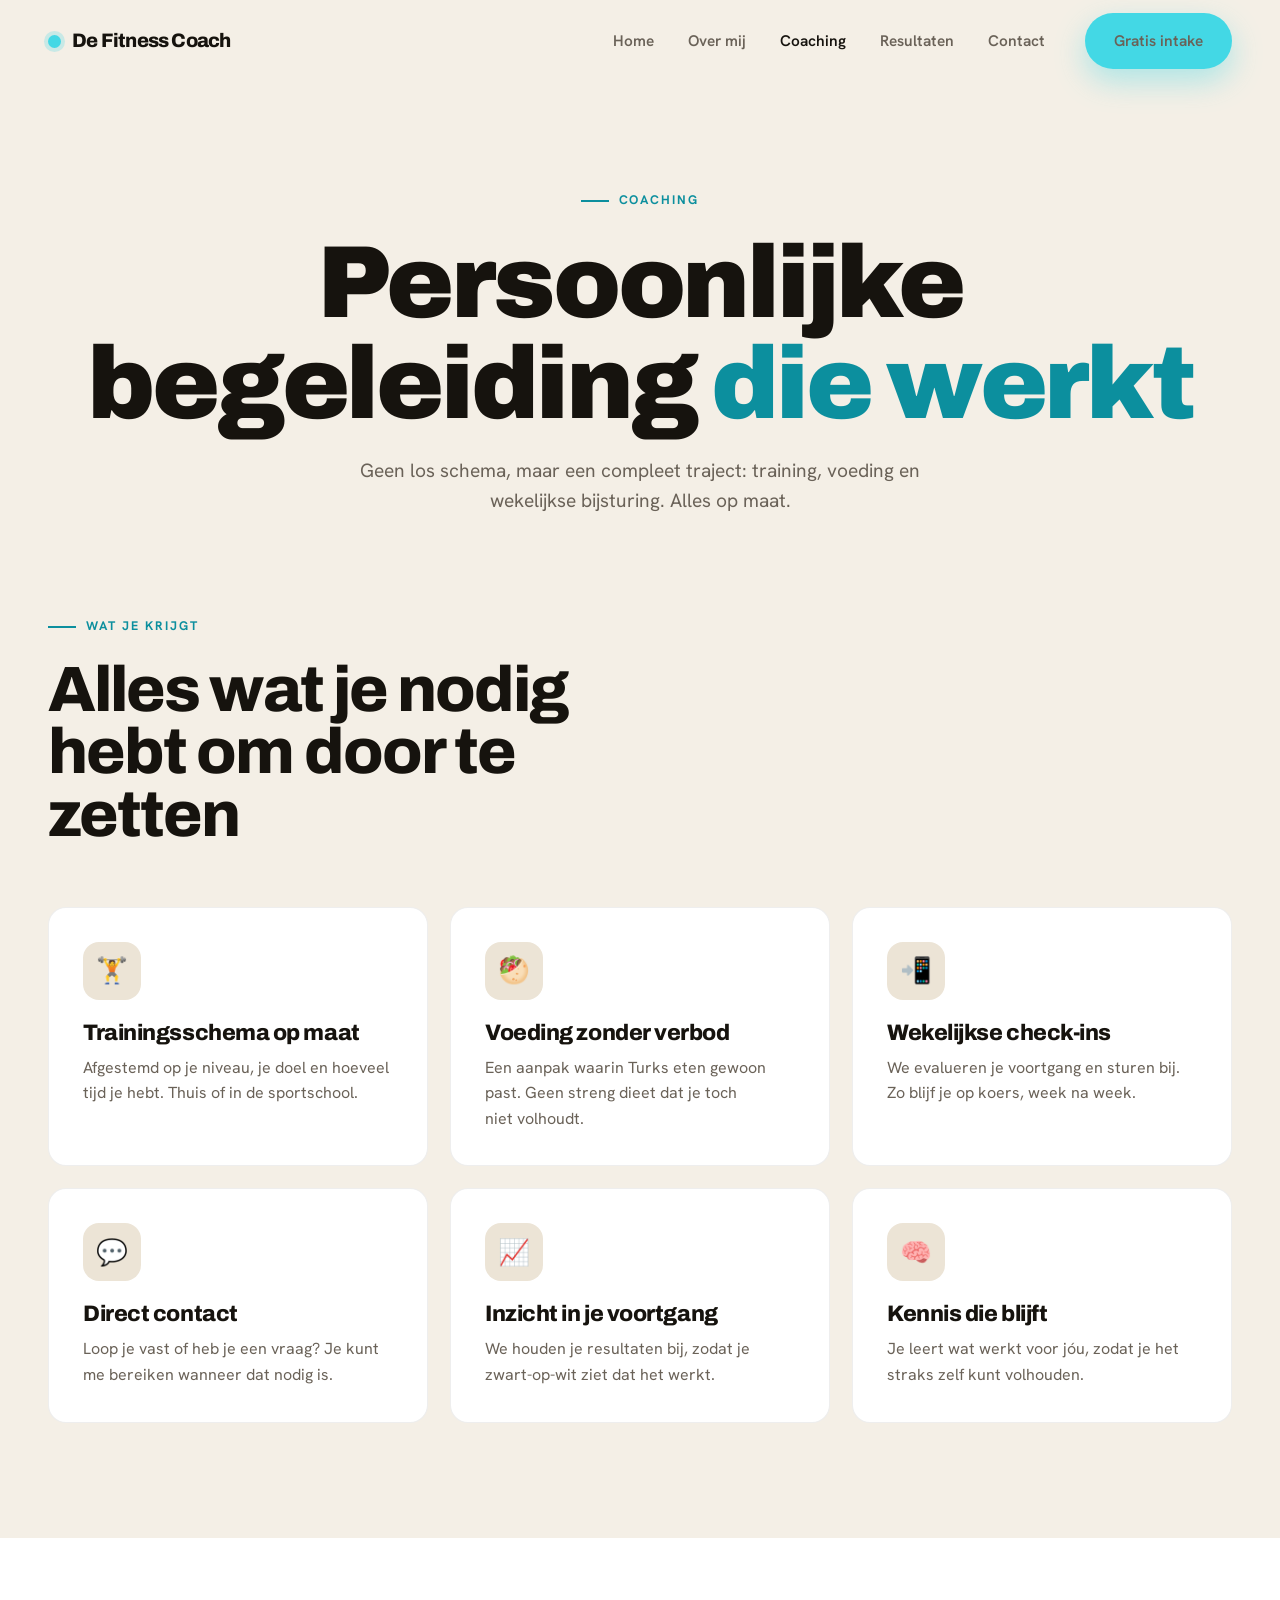
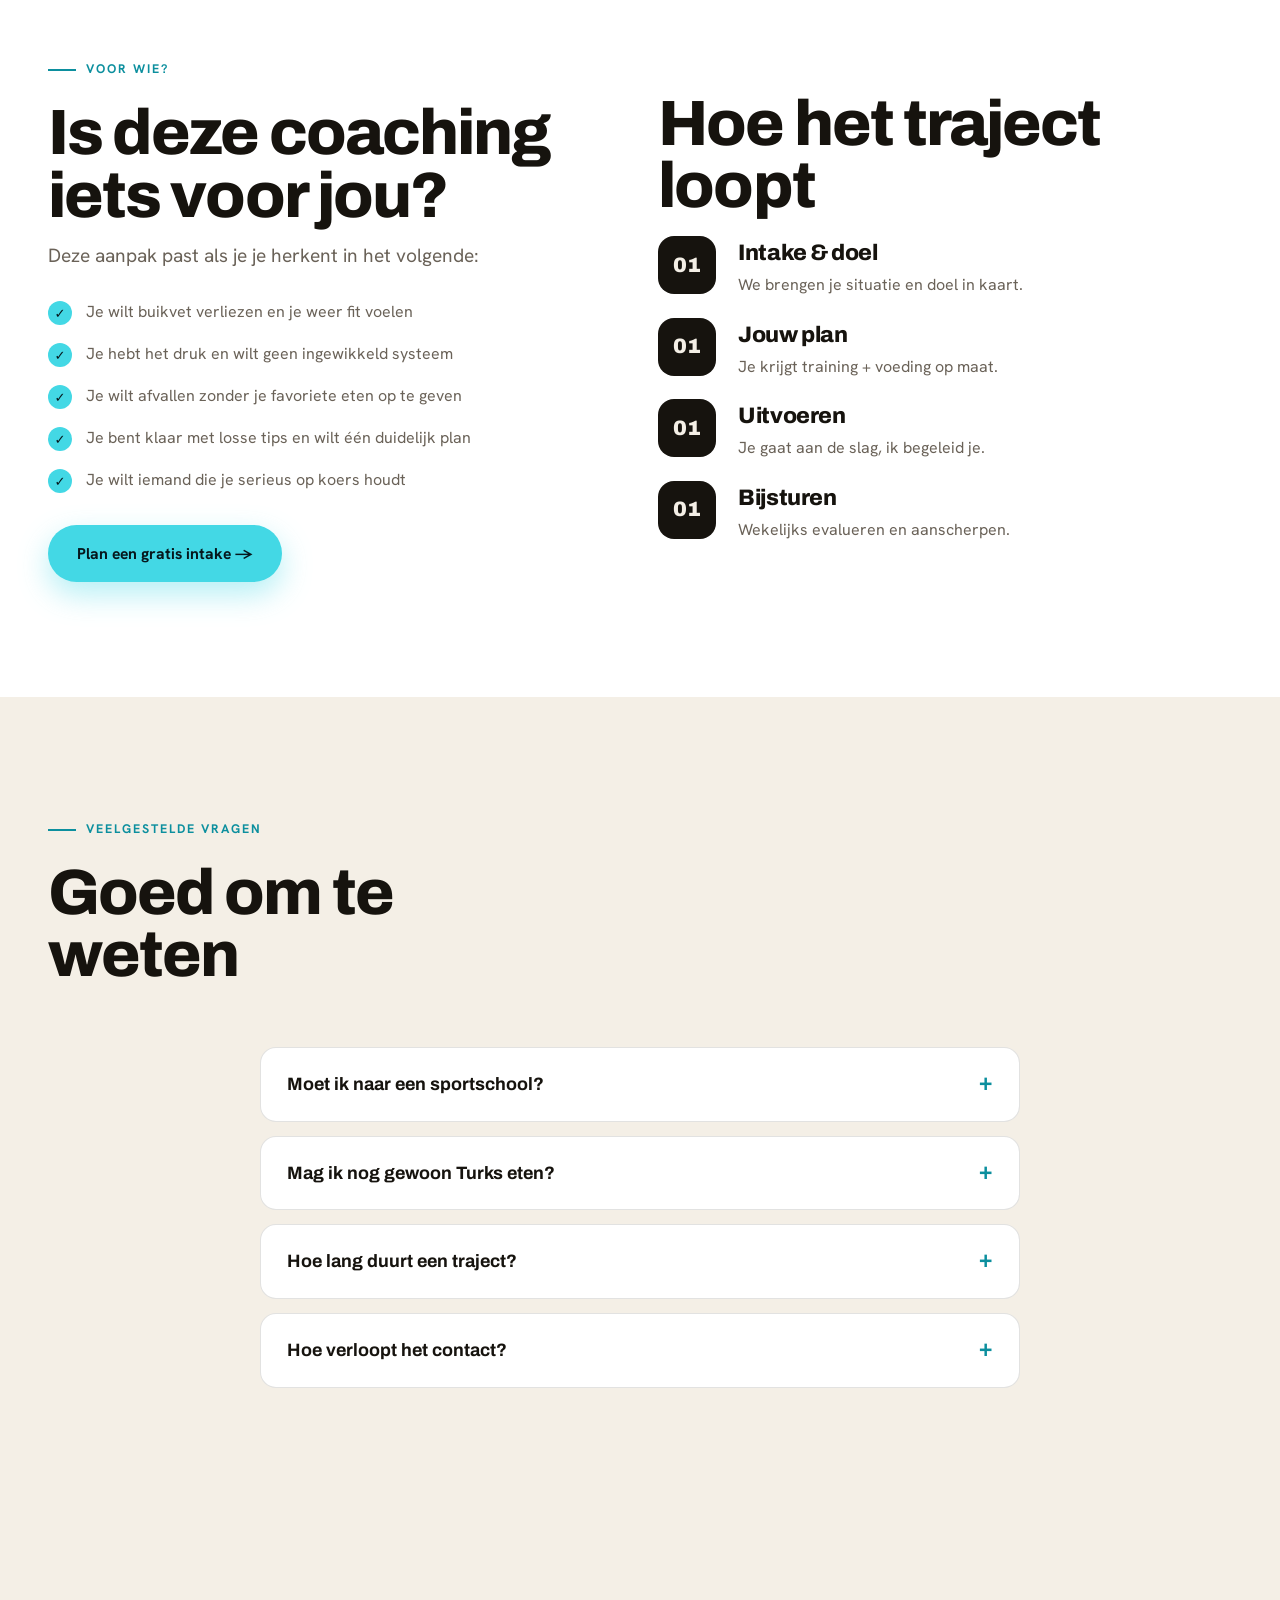
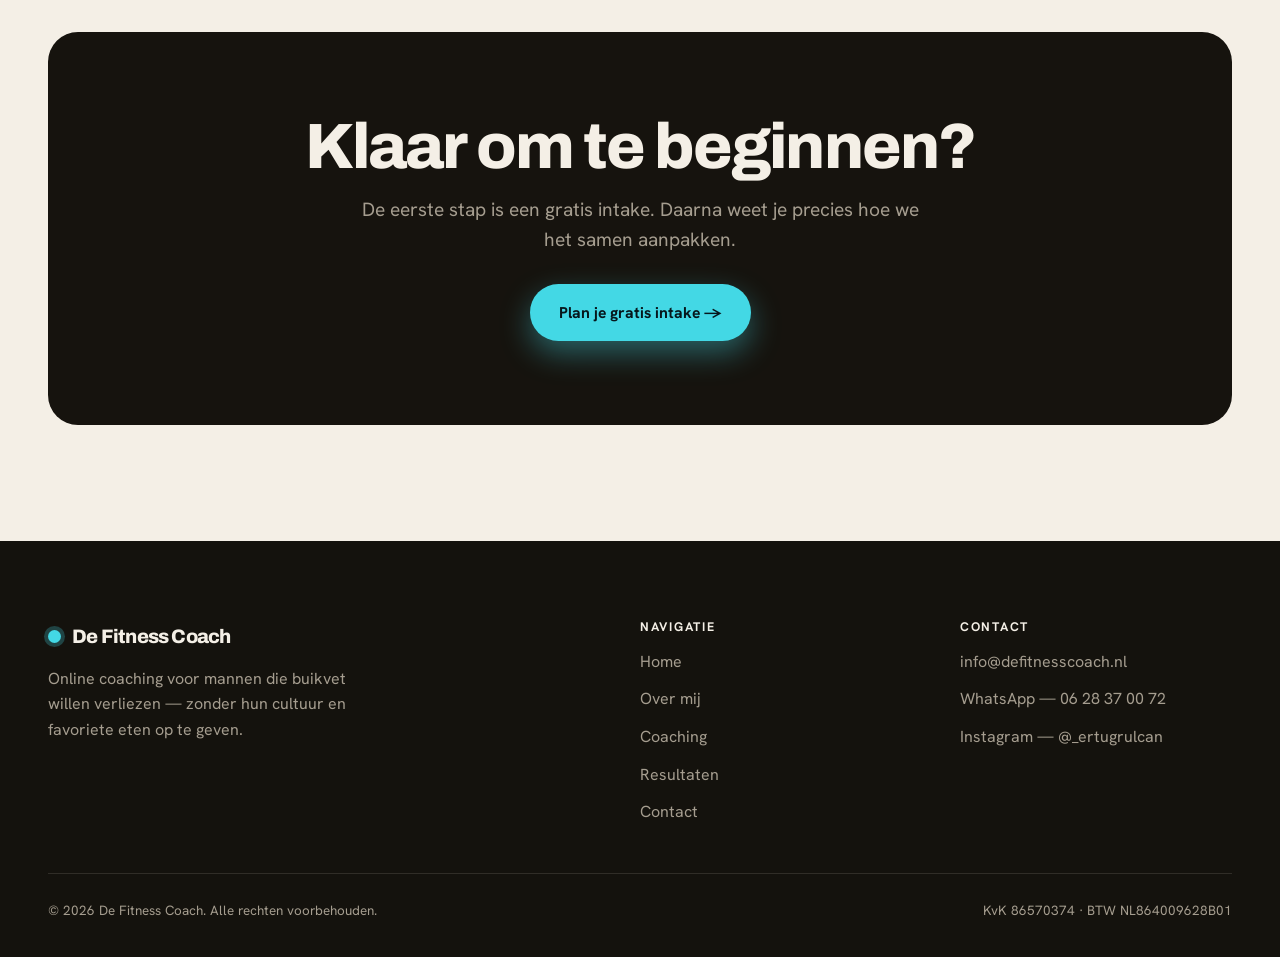
==== commit e586685c: "feat: echte coach-foto's, Before/After-pagina en reviews; Tarieven verwijderd - Hero met echte studi" ====
--- a/coaching.html
+++ b/coaching.html
@@ -19,7 +19,7 @@
         <li><a href="index.html">Home</a></li>
         <li><a href="over-mij.html">Over mij</a></li>
         <li><a href="coaching.html">Coaching</a></li>
-        <li><a href="tarieven.html">Tarieven</a></li>
+        <li><a href="resultaten.html">Resultaten</a></li>
         <li><a href="contact.html">Contact</a></li>
         <li class="nav-cta"><a class="btn btn-primary" href="contact.html">Gratis intake</a></li>
       </ul>
@@ -161,7 +161,7 @@
             <li><a href="index.html">Home</a></li>
             <li><a href="over-mij.html">Over mij</a></li>
             <li><a href="coaching.html">Coaching</a></li>
-            <li><a href="tarieven.html">Tarieven</a></li>
+            <li><a href="resultaten.html">Resultaten</a></li>
             <li><a href="contact.html">Contact</a></li>
           </ul>
         </div>
--- a/assets/style.css
+++ b/assets/style.css
@@ -181,6 +181,22 @@
 .float-card.br { bottom: 20px; right: 20px; }
 .float-card .pulse { width: 10px; height: 10px; border-radius: 50%; background: var(--brand-deep); box-shadow: 0 0 0 0 rgba(12,143,158,0.5); animation: pulse 2s infinite; }
 @keyframes pulse { 0%{box-shadow:0 0 0 0 rgba(12,143,158,0.5);} 70%{box-shadow:0 0 0 12px rgba(12,143,158,0);} 100%{box-shadow:0 0 0 0 rgba(12,143,158,0);} }
+
+/* hero met portret van de coach (2 kolommen) */
+.hero-grid2 { display: grid; grid-template-columns: 1.08fr 0.92fr; gap: clamp(32px, 5vw, 70px); align-items: center; }
+.hero-copy h1 { margin-bottom: 22px; }
+.hero-copy .lead { max-width: 46ch; margin-bottom: 30px; }
+.hero-portrait { position: relative; border-radius: var(--radius-lg); overflow: hidden; aspect-ratio: 4 / 5; box-shadow: var(--shadow); }
+.hero-portrait img { width: 100%; height: 100%; object-fit: cover; object-position: center top; }
+.hero-portrait::after { content: ""; position: absolute; inset: 0; background: linear-gradient(180deg, transparent 55%, rgba(20,18,13,0.35)); }
+
+/* ---------- Before / After galerij ---------- */
+.ba-grid { display: grid; grid-template-columns: repeat(3, 1fr); gap: 22px; }
+.ba-card { border-radius: var(--radius); overflow: hidden; border: 1px solid var(--line-soft); background: var(--card); box-shadow: var(--shadow-sm); transition: transform 0.2s ease; }
+.ba-card:hover { transform: translateY(-5px); }
+.ba-card img { width: 100%; aspect-ratio: 1 / 1; object-fit: cover; display: block; }
+.ba-card .cap { padding: 16px 20px; font-weight: 600; color: var(--ink); display: flex; align-items: center; gap: 8px; font-size: 0.95rem; }
+.ba-card .cap em { color: var(--brand-deep); font-style: normal; font-family: var(--font-display); }
 
 /* ---------- Hero (subpagina's) ---------- */
 .hero { padding: clamp(56px, 8vw, 110px) 0 clamp(40px, 6vw, 72px); text-align: center; }
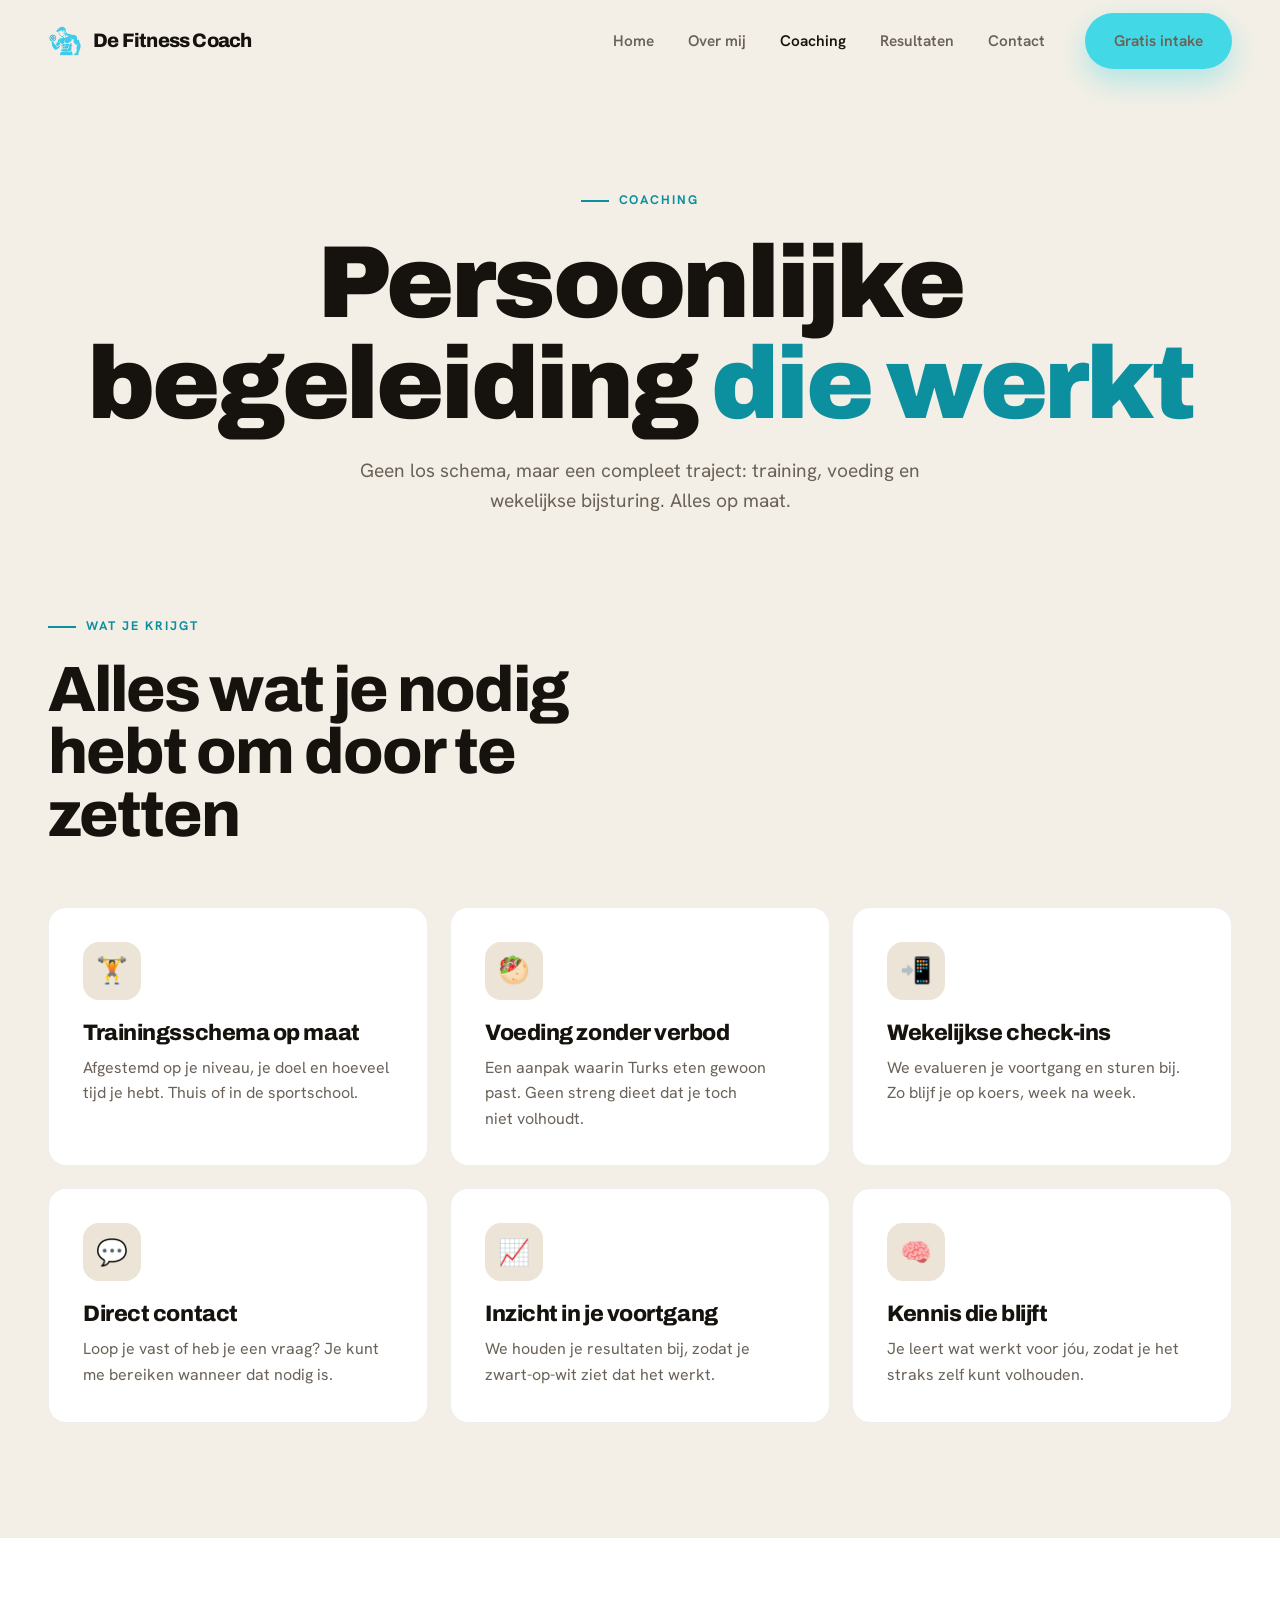
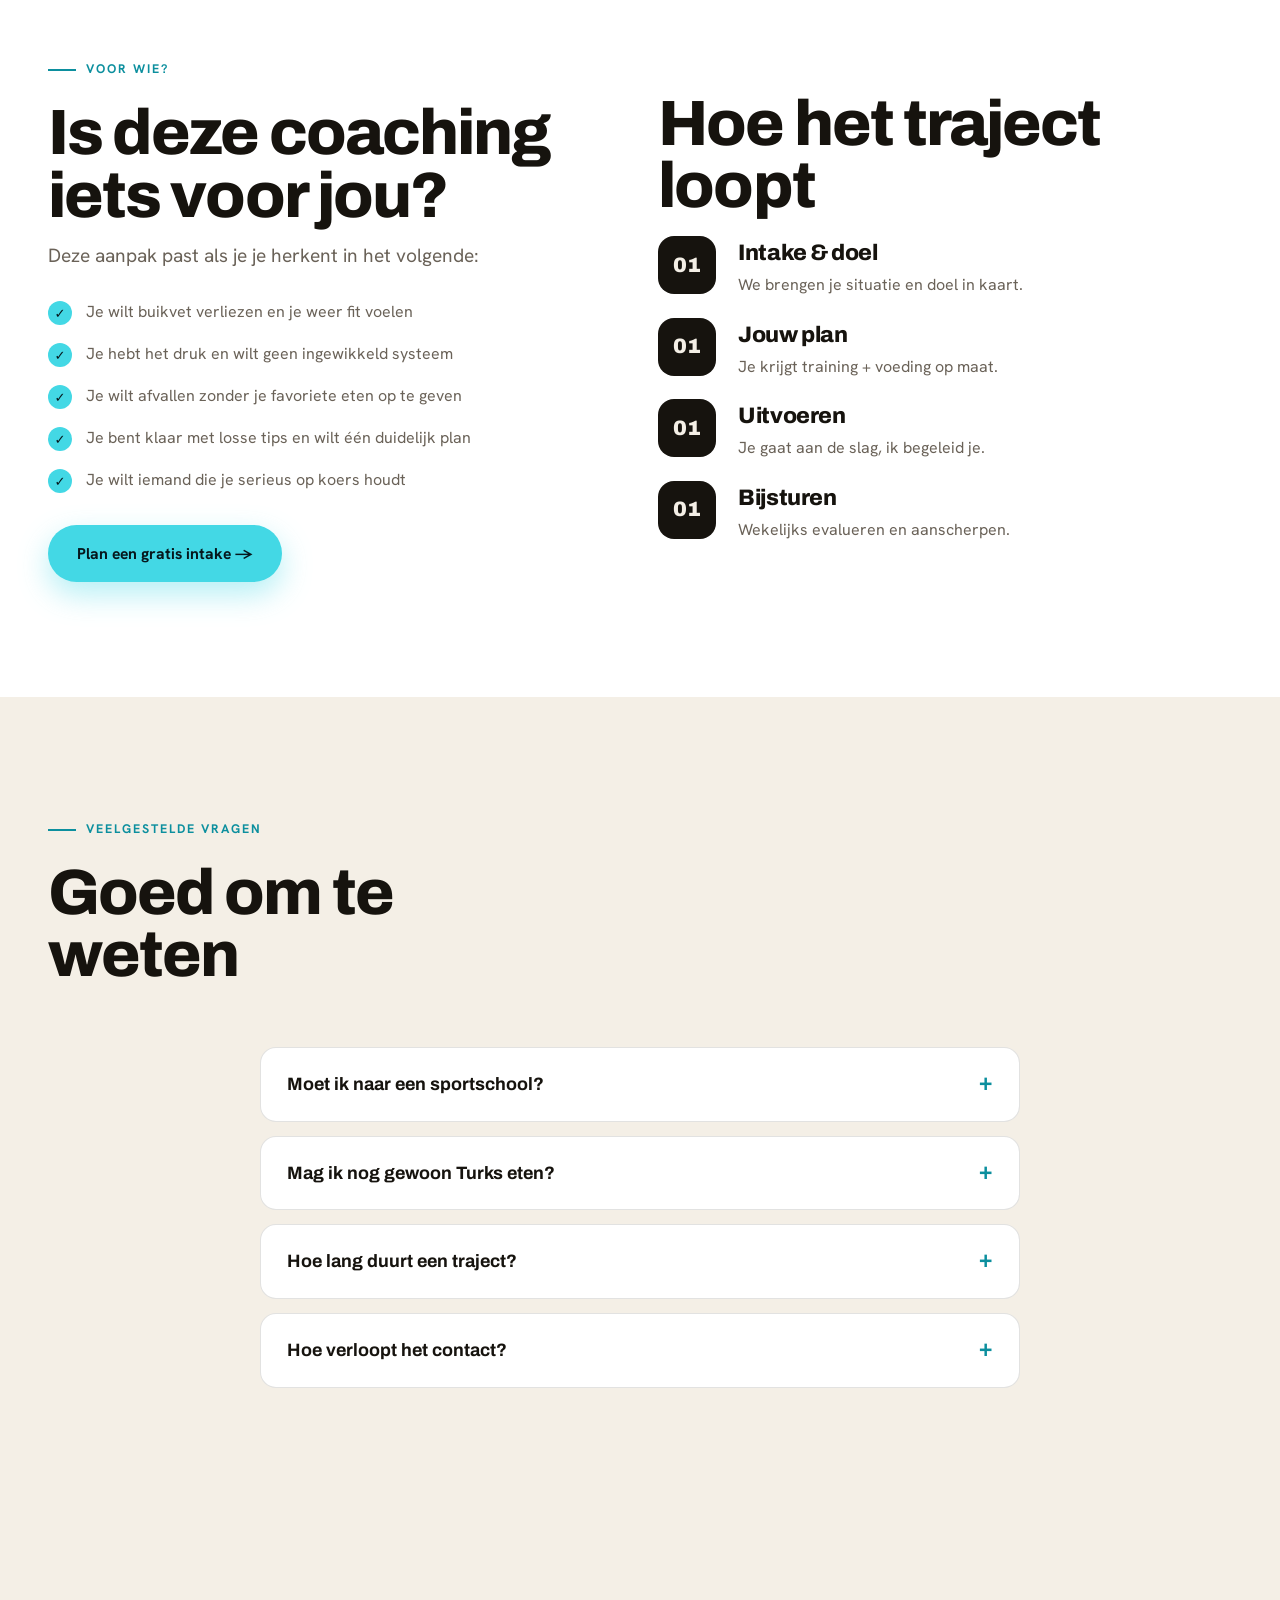
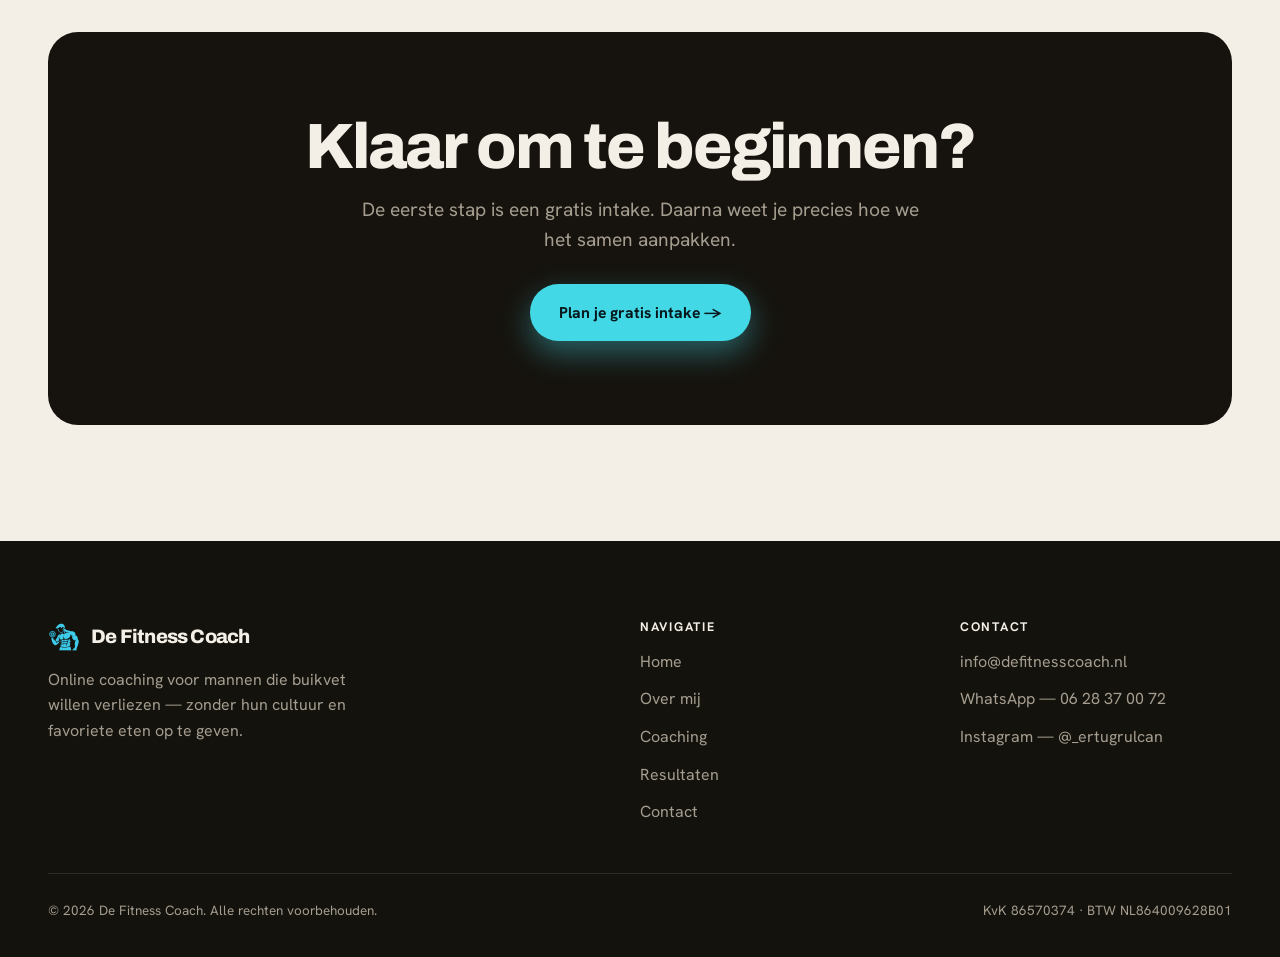
==== commit 4497ee20: "feat: echte logo-icoon in header en footer (i.p.v. bolletje) Officieel cyaan 'mannetje'-icoon uit de" ====
--- a/coaching.html
+++ b/coaching.html
@@ -14,7 +14,7 @@
 
   <header class="site-header">
     <div class="container nav">
-      <a class="brand" href="index.html"><span class="dot"></span> De Fitness Coach</a>
+      <a class="brand" href="index.html"><img class="logo-mark" src="assets/img/logo-mark.png" alt="" /> De Fitness Coach</a>
       <ul class="nav-links">
         <li><a href="index.html">Home</a></li>
         <li><a href="over-mij.html">Over mij</a></li>
@@ -150,7 +150,7 @@
     <div class="container">
       <div class="footer-grid">
         <div>
-          <a class="brand" href="index.html"><span class="dot"></span> De Fitness Coach</a>
+          <a class="brand" href="index.html"><img class="logo-mark" src="assets/img/logo-mark.png" alt="" /> De Fitness Coach</a>
           <p style="margin-top:14px; max-width:34ch;">
             Online coaching voor mannen die buikvet willen verliezen — zonder hun cultuur en favoriete eten op te geven.
           </p>
--- a/assets/style.css
+++ b/assets/style.css
@@ -125,6 +125,8 @@
 .nav { display: flex; align-items: center; justify-content: space-between; height: 82px; }
 .brand { display: flex; align-items: center; gap: 11px; font-family: var(--font-display); font-weight: 800; font-size: 1.22rem; letter-spacing: -0.04em; }
 .brand .dot { width: 13px; height: 13px; border-radius: 50%; background: var(--brand); box-shadow: 0 0 0 4px rgba(67,216,229,0.25); }
+.brand .logo-mark { height: 34px; width: auto; display: block; }
+.site-footer .brand .logo-mark { height: 32px; }
 .nav-links { display: flex; align-items: center; gap: 34px; list-style: none; }
 .nav-links a { font-size: 0.96rem; color: var(--ink-soft); font-weight: 600; transition: color 0.15s ease; }
 .nav-links a:hover, .nav-links a.active { color: var(--ink); }
@@ -197,6 +199,12 @@
 .ba-card img { width: 100%; aspect-ratio: 1 / 1; object-fit: cover; display: block; }
 .ba-card .cap { padding: 16px 20px; font-weight: 600; color: var(--ink); display: flex; align-items: center; gap: 8px; font-size: 0.95rem; }
 .ba-card .cap em { color: var(--brand-deep); font-style: normal; font-family: var(--font-display); }
+
+/* ---------- Maaltijdkaarten (voorbeeld uit de voedingsapp) ---------- */
+.meals { display: grid; grid-template-columns: repeat(3, 1fr); gap: 20px; }
+.meal { border-radius: var(--radius); overflow: hidden; border: 1px solid var(--line-soft); box-shadow: var(--shadow-sm); transition: transform 0.2s ease; }
+.meal:hover { transform: translateY(-5px); }
+.meal img { width: 100%; aspect-ratio: 4 / 3; object-fit: cover; display: block; }
 
 /* ---------- Hero (subpagina's) ---------- */
 .hero { padding: clamp(56px, 8vw, 110px) 0 clamp(40px, 6vw, 72px); text-align: center; }
